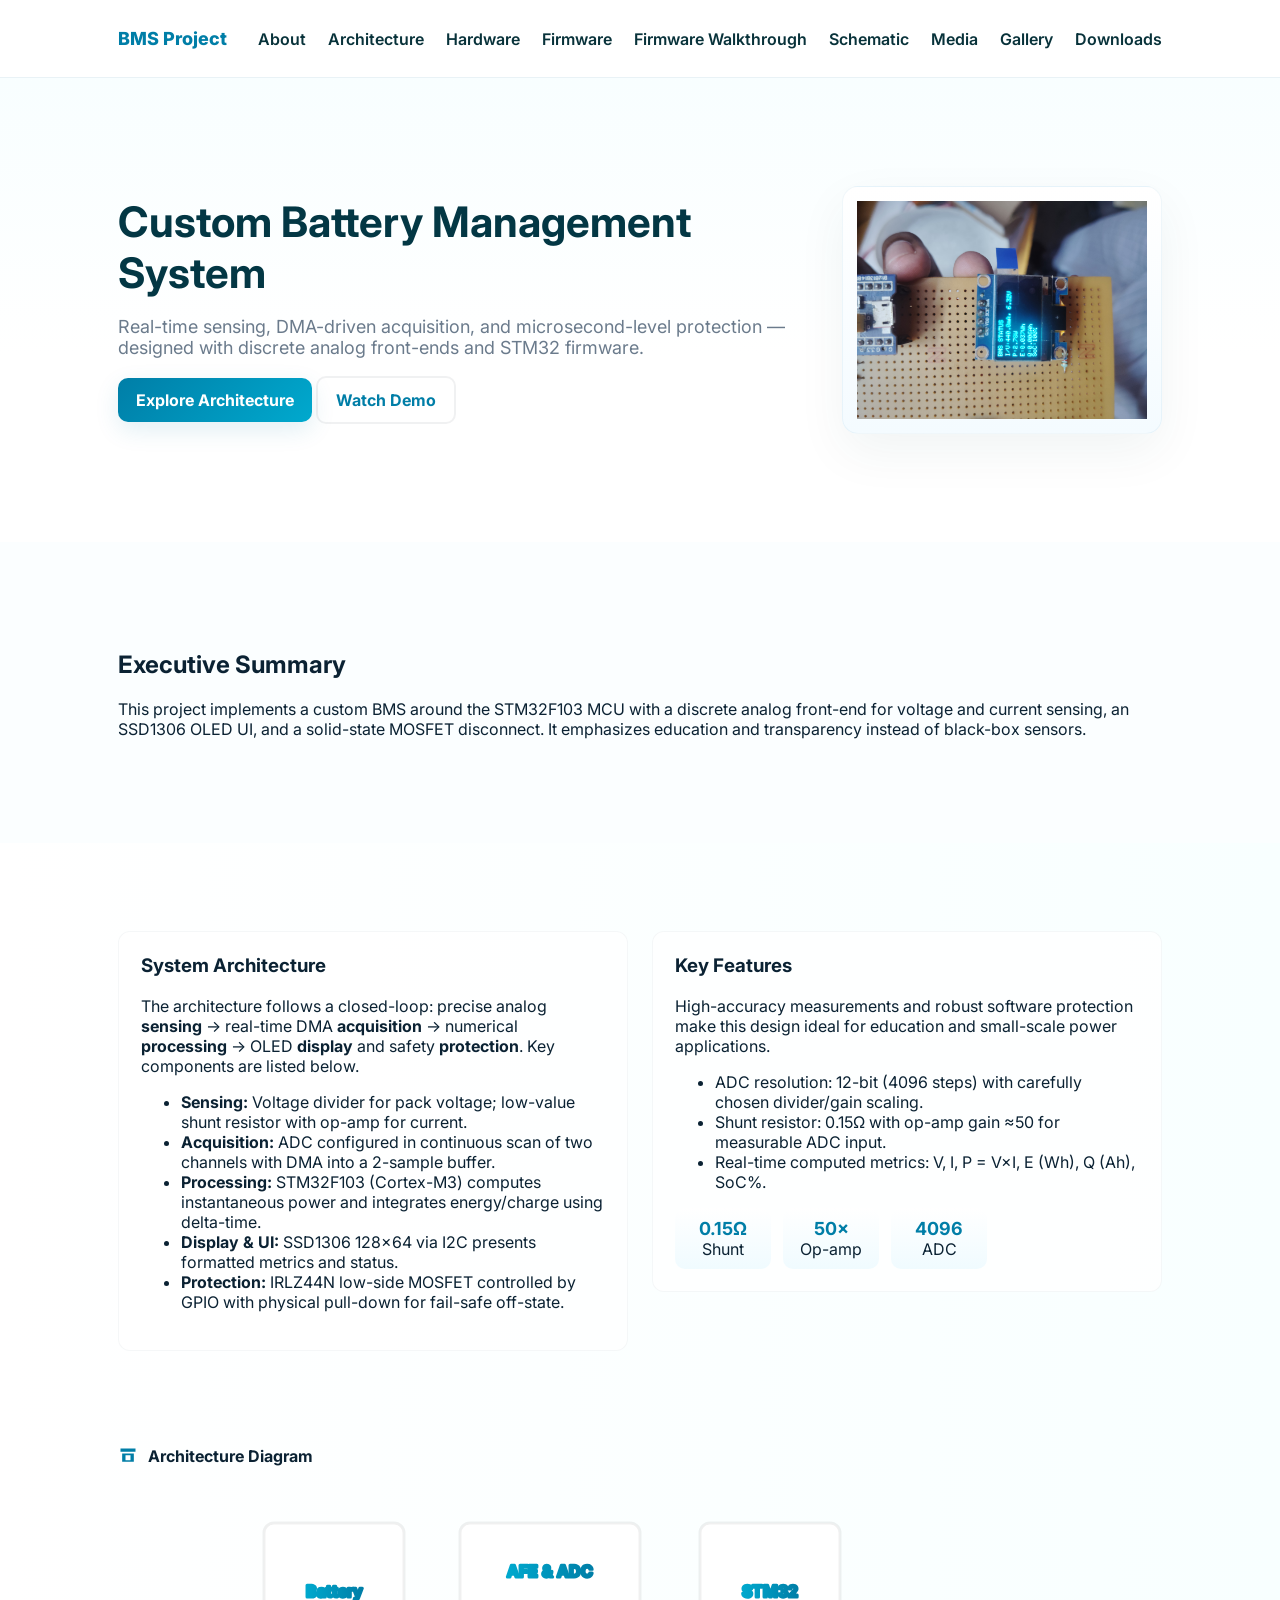
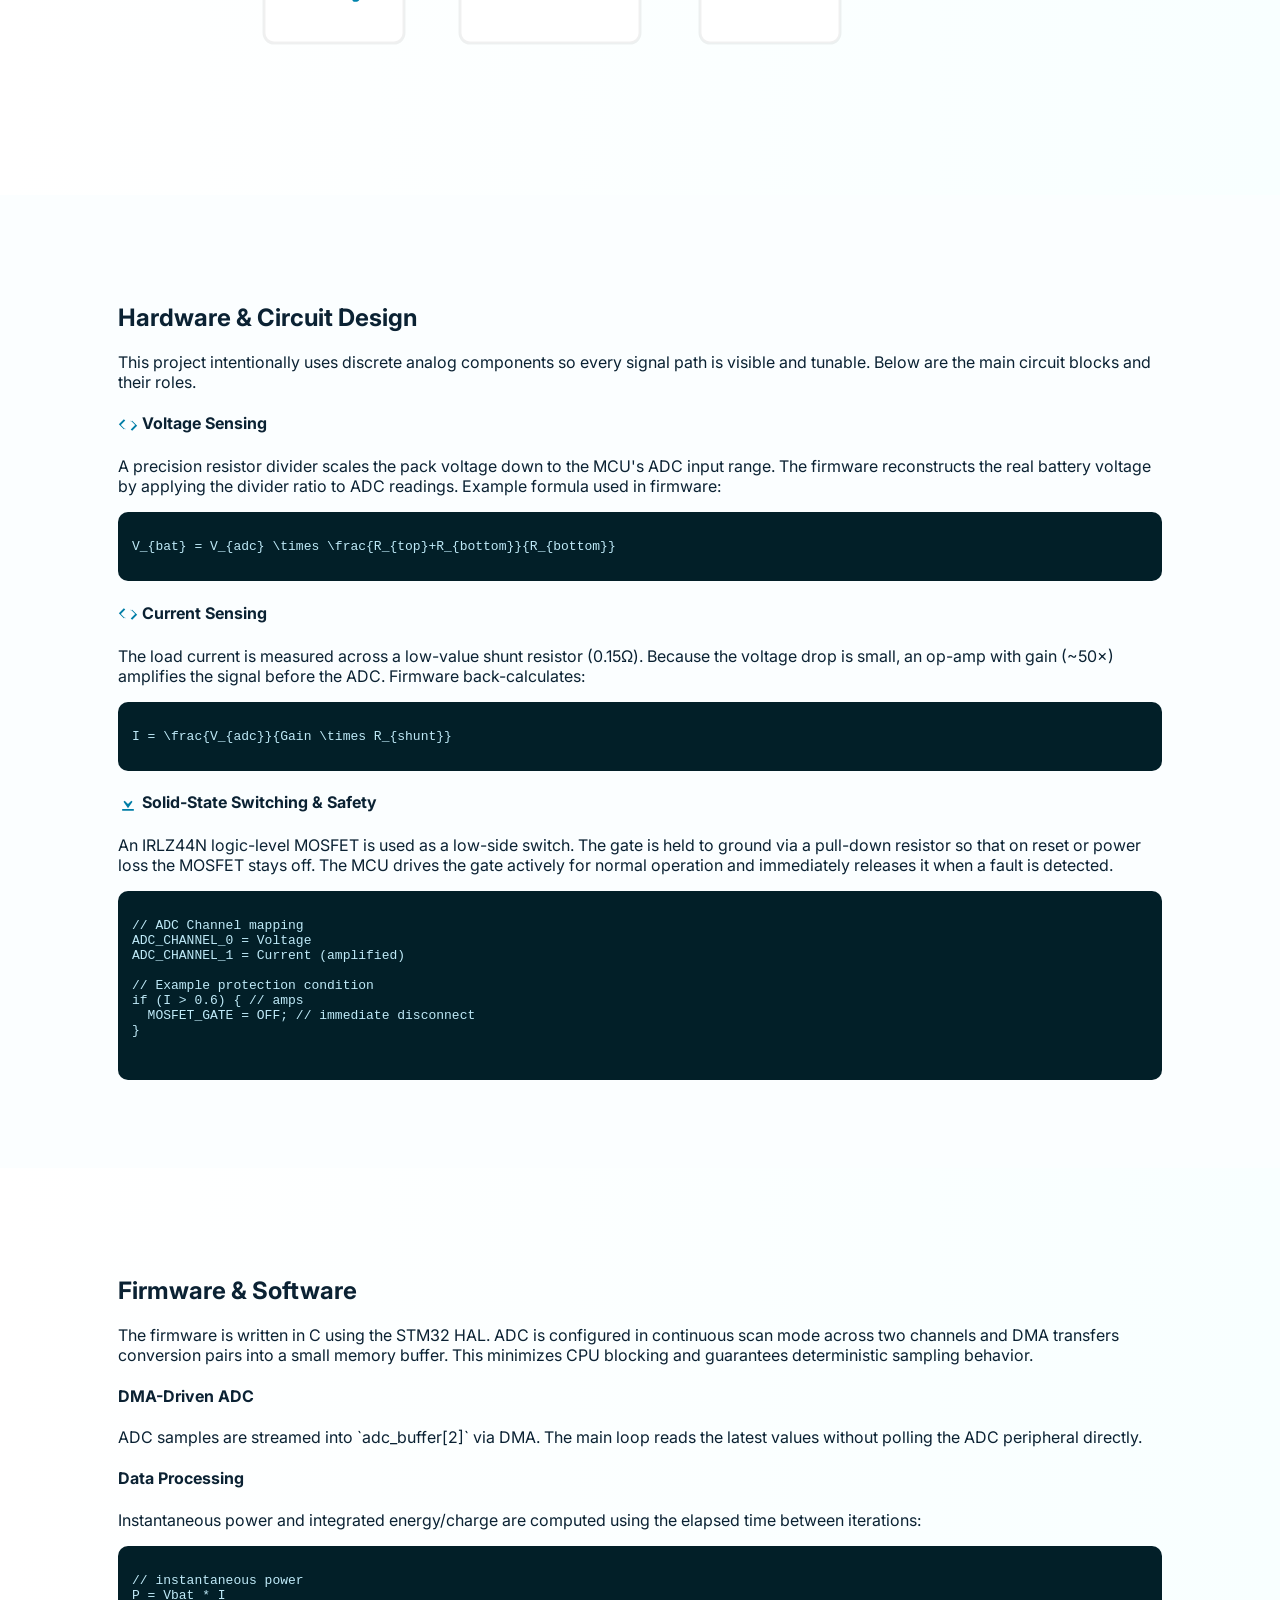
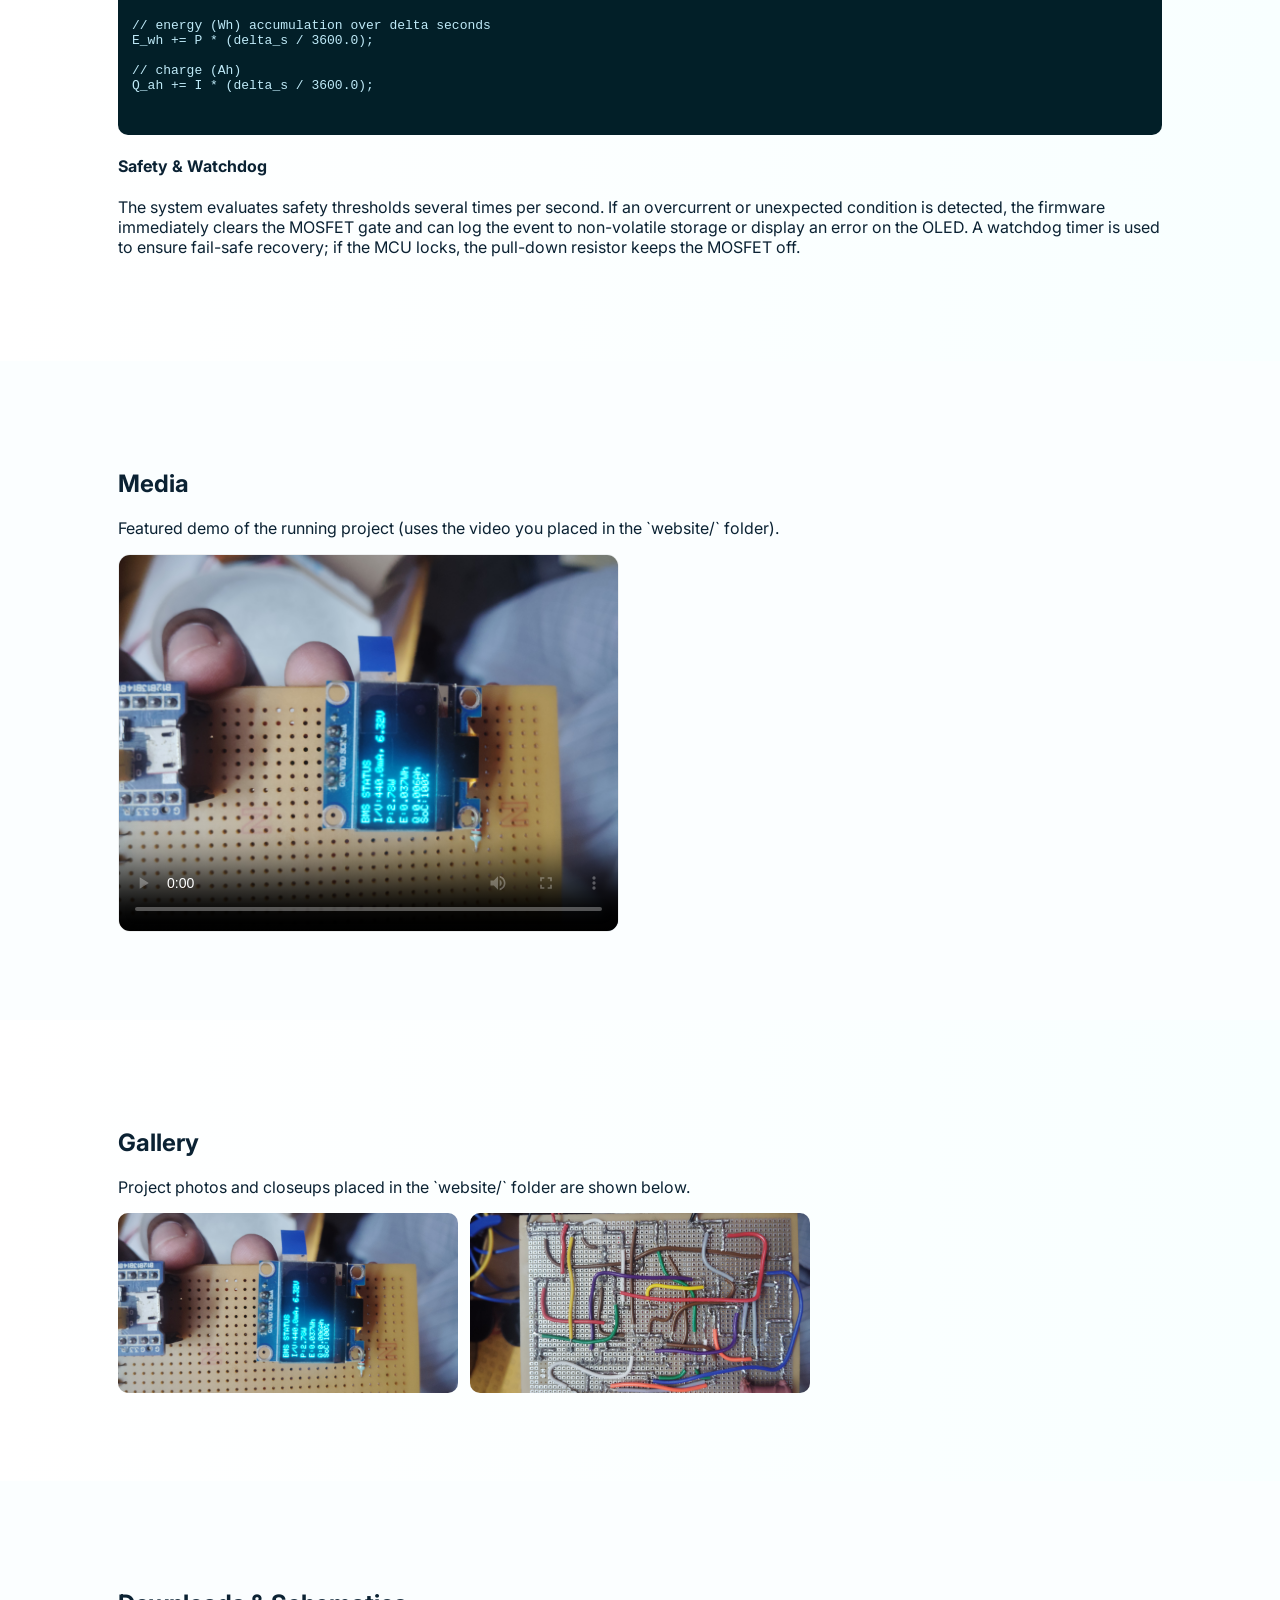
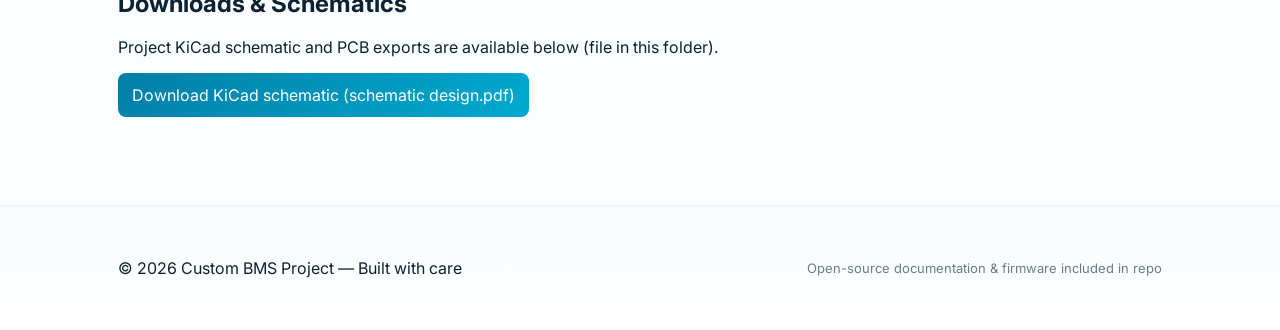
==== docs/index.html @ 51e4f9fe "Move site into docs/ for GitHub Pages" ====
<!doctype html>
<html lang="en">
<head>
  <meta charset="utf-8" />
  <meta name="viewport" content="width=device-width,initial-scale=1" />
  <title>Custom BMS — Project Showcase</title>
  <link rel="preconnect" href="https://fonts.googleapis.com">
  <link rel="preconnect" href="https://fonts.gstatic.com" crossorigin>
  <link href="https://fonts.googleapis.com/css2?family=Inter:wght@300;400;600;800&display=swap" rel="stylesheet">
  <link rel="stylesheet" href="styles.css">
  <link rel="stylesheet" href="https://cdn.jsdelivr.net/npm/katex@0.16.8/dist/katex.min.css">
  <link rel="stylesheet" href="https://cdnjs.cloudflare.com/ajax/libs/prism/1.29.0/themes/prism-tomorrow.min.css">
</head>
<body>
  <header class="site-header">
    <div class="container">
      <a class="brand" href="#">BMS Project</a>
      <!-- Inline SVG sprite for icons -->
      <svg style="display:none;" aria-hidden="true">
        <symbol id="icon-archive" viewBox="0 0 24 24"><path d="M3 3h18v4H3V3zm2 6h14v10H5V9zm4 2v6h6v-6H9z"/></symbol>
        <symbol id="icon-code" viewBox="0 0 24 24"><path d="M8.7 17.3L3.4 12l5.3-5.3L7 5l-6 6 6 6 1.7-0.7zM15.3 6.7L20.6 12l-5.3 5.3L17 19l6-6-6-6-1.7 0.7z"/></symbol>
        <symbol id="icon-download" viewBox="0 0 24 24"><path d="M5 20h14v-2H5v2zm7-18v10l4-4 1.4 1.4L12 17 6.6 9.4 8 8l4 4V2h-0z"/></symbol>
      </svg>
      <nav class="nav">
        <a href="#about">About</a>
        <a href="#architecture">Architecture</a>
        <a href="#hardware">Hardware</a>
        <a href="#firmware">Firmware</a>
        <a href="firmware.html">Firmware Walkthrough</a>
        <a href="schematic.html">Schematic</a>
        <a href="#media">Media</a>
        <a href="#gallery">Gallery</a>
        <a href="#download">Downloads</a>
      </nav>
    </div>
  </header>

  <main>
    <section class="hero">
      <div class="container hero-inner">
        <div class="hero-copy animate-up">
          <h1>Custom Battery Management System</h1>
          <p class="lead">Real-time sensing, DMA-driven acquisition, and microsecond-level protection — designed with discrete analog front-ends and STM32 firmware.</p>
          <div class="hero-cta">
            <a class="btn primary" href="#architecture">Explore Architecture</a>
            <a class="btn ghost" href="#media">Watch Demo</a>
          </div>
        </div>
        <div class="hero-visual animate-scale">
          <div class="device-mock">
            <img src="project%20display%20image.jpg" alt="OLED display showing output" />
          </div>
        </div>
      </div>
    </section>

    <section id="about" class="panel light animate-up">
      <div class="container">
        <h2>Executive Summary</h2>
        <p>This project implements a custom BMS around the STM32F103 MCU with a discrete analog front-end for voltage and current sensing, an SSD1306 OLED UI, and a solid-state MOSFET disconnect. It emphasizes education and transparency instead of black-box sensors.</p>
      </div>
    </section>

    <section id="architecture" class="panel white sea-left">
      <div class="container grid-2">
        <div class="card animate-left">
          <h3>System Architecture</h3>
          <p>The architecture follows a closed-loop: precise analog <strong>sensing</strong> → real-time DMA <strong>acquisition</strong> → numerical <strong>processing</strong> → OLED <strong>display</strong> and safety <strong>protection</strong>. Key components are listed below.</p>
          <ul>
            <li><strong>Sensing:</strong> Voltage divider for pack voltage; low-value shunt resistor with op-amp for current.</li>
            <li><strong>Acquisition:</strong> ADC configured in continuous scan of two channels with DMA into a 2-sample buffer.</li>
            <li><strong>Processing:</strong> STM32F103 (Cortex-M3) computes instantaneous power and integrates energy/charge using delta-time.</li>
            <li><strong>Display &amp; UI:</strong> SSD1306 128×64 via I2C presents formatted metrics and status.</li>
            <li><strong>Protection:</strong> IRLZ44N low-side MOSFET controlled by GPIO with physical pull-down for fail-safe off-state.</li>
          </ul>
        </div>
        <div class="card animate-right">
          <h3>Key Features</h3>
          <p>High-accuracy measurements and robust software protection make this design ideal for education and small-scale power applications.</p>
          <ul>
            <li>ADC resolution: 12-bit (4096 steps) with carefully chosen divider/gain scaling.</li>
            <li>Shunt resistor: 0.15Ω with op-amp gain ≈50 for measurable ADC input.</li>
            <li>Real-time computed metrics: V, I, P = V×I, E (Wh), Q (Ah), SoC%.</li>
          </ul>
          <div class="stats">
            <div class="stat animate-pop"><strong>0.15Ω</strong><span>Shunt</span></div>
            <div class="stat animate-pop"><strong>50×</strong><span>Op-amp</span></div>
            <div class="stat animate-pop"><strong>4096</strong><span>ADC</span></div>
          </div>
        </div>
      </div>
      <div class="container" style="margin-top:18px;">
        <h4 style="display:flex;align-items:center;gap:10px"><svg class="icon" width="28" height="28"><use href="#icon-archive"/></svg>Architecture Diagram</h4>
        <div class="diagram">
          <svg viewBox="0 0 800 220" width="100%" height="220" preserveAspectRatio="xMidYMid meet">
            <defs>
              <linearGradient id="g1" x1="0" x2="1"><stop offset="0" stop-color="#00a9ce"/><stop offset="1" stop-color="#007ea7"/></linearGradient>
            </defs>
            <g stroke="url(#g1)" stroke-width="3" fill="none" stroke-linecap="round" stroke-linejoin="round">
              <rect x="24" y="36" width="140" height="120" rx="10" fill="#fff" stroke="rgba(0,0,0,0.06)"/>
              <text x="94" y="110" text-anchor="middle" fill="#034" font-weight="700">Battery</text>
              <rect x="220" y="36" width="180" height="120" rx="10" fill="#fff" stroke="rgba(0,0,0,0.06)"/>
              <text x="310" y="90" text-anchor="middle" fill="#034" font-weight="700">AFE & ADC</text>
              <rect x="460" y="36" width="140" height="120" rx="10" fill="#fff" stroke="rgba(0,0,0,0.06)"/>
              <text x="530" y="110" text-anchor="middle" fill="#034" font-weight="700">STM32</text>
              <path class="draw-line" d="M164 96 L220 96" />
              <path class="draw-line" d="M400 96 L460 96" />
            </g>
          </svg>
        </div>
      </div>
    </section>

    <section id="hardware" class="panel light animate-up">
      <div class="container">
        <h2>Hardware & Circuit Design</h2>
        <p>This project intentionally uses discrete analog components so every signal path is visible and tunable. Below are the main circuit blocks and their roles.</p>

        <h4><svg class="icon" width="18" height="18"><use href="#icon-code"/></svg> Voltage Sensing</h4>
        <p>A precision resistor divider scales the pack voltage down to the MCU's ADC input range. The firmware reconstructs the real battery voltage by applying the divider ratio to ADC readings. Example formula used in firmware:</p>
        <div class="codecard"><pre><code>V_{bat} = V_{adc} \times \frac{R_{top}+R_{bottom}}{R_{bottom}}</code></pre></div>

        <h4><svg class="icon" width="18" height="18"><use href="#icon-code"/></svg> Current Sensing</h4>
        <p>The load current is measured across a low-value shunt resistor (0.15Ω). Because the voltage drop is small, an op-amp with gain (~50×) amplifies the signal before the ADC. Firmware back-calculates:</p>
        <div class="codecard"><pre><code>I = \frac{V_{adc}}{Gain \times R_{shunt}}</code></pre></div>

        <h4><svg class="icon" width="18" height="18"><use href="#icon-download"/></svg> Solid-State Switching &amp; Safety</h4>
        <p>An IRLZ44N logic-level MOSFET is used as a low-side switch. The gate is held to ground via a pull-down resistor so that on reset or power loss the MOSFET stays off. The MCU drives the gate actively for normal operation and immediately releases it when a fault is detected.</p>

        <div class="codecard">
          <pre><code>// ADC Channel mapping
ADC_CHANNEL_0 = Voltage
ADC_CHANNEL_1 = Current (amplified)

// Example protection condition
if (I > 0.6) { // amps
  MOSFET_GATE = OFF; // immediate disconnect
}
          </code></pre>
        </div>
      </div>
    </section>

    <section id="firmware" class="panel white sea-right animate-up">
      <div class="container">
        <h2>Firmware &amp; Software</h2>
        <p>The firmware is written in C using the STM32 HAL. ADC is configured in continuous scan mode across two channels and DMA transfers conversion pairs into a small memory buffer. This minimizes CPU blocking and guarantees deterministic sampling behavior.</p>

        <h4>DMA-Driven ADC</h4>
        <p>ADC samples are streamed into `adc_buffer[2]` via DMA. The main loop reads the latest values without polling the ADC peripheral directly.</p>

        <h4>Data Processing</h4>
        <p>Instantaneous power and integrated energy/charge are computed using the elapsed time between iterations:</p>
        <div class="codecard"><pre><code>// instantaneous power
P = Vbat * I

// energy (Wh) accumulation over delta seconds
E_wh += P * (delta_s / 3600.0);

// charge (Ah)
Q_ah += I * (delta_s / 3600.0);
        </code></pre></div>

        <h4>Safety & Watchdog</h4>
        <p>The system evaluates safety thresholds several times per second. If an overcurrent or unexpected condition is detected, the firmware immediately clears the MOSFET gate and can log the event to non-volatile storage or display an error on the OLED. A watchdog timer is used to ensure fail-safe recovery; if the MCU locks, the pull-down resistor keeps the MOSFET off.</p>
      </div>
    </section>

    <section id="media" class="panel light">
      <div class="container">
        <h2>Media</h2>
        <p>Featured demo of the running project (uses the video you placed in the `website/` folder).</p>
        <div class="media-grid">
          <video controls class="media-card animate-up" poster="project%20display%20image.jpg">
            <source src="project-thumbnail.mp4" type="video/mp4">
            Your browser does not support the video tag.
          </video>
        </div>
      </div>
    </section>

    <section id="gallery" class="panel white">
      <div class="container">
        <h2>Gallery</h2>
        <p>Project photos and closeups placed in the `website/` folder are shown below.</p>
        <div class="gallery" id="gallery">
          <img data-src="project%20display%20image.jpg" alt="OLED Display Output" class="gallery-item lazy">
          <img data-src="project%20back%20side%20image.jpg" alt="Backside soldering and wiring" class="gallery-item lazy">
        </div>
      </div>
    </section>

    <section id="download" class="panel light animate-up">
      <div class="container">
        <h2>Downloads & Schematics</h2>
        <p>Project KiCad schematic and PCB exports are available below (file in this folder).</p>
        <div class="downloads">
          <a class="doc" href="schematic%20design.pdf" target="_blank">Download KiCad schematic (schematic design.pdf)</a>
        </div>
      </div>
    </section>

    <footer class="site-footer">
      <div class="container">
        <div>© <span id="year"></span> Custom BMS Project — Built with care</div>
        <div class="small">Open-source documentation &amp; firmware included in repo</div>
      </div>
    </footer>

    <div id="lightbox" class="lightbox" aria-hidden="true">
      <button id="lb-close" class="lb-close">×</button>
      <img id="lb-img" src="" alt="" />
    </div>
  </main>

  <script src="script.js"></script>
  <script defer src="https://cdn.jsdelivr.net/npm/katex@0.16.8/dist/katex.min.js"></script>
  <script defer src="https://cdn.jsdelivr.net/npm/katex@0.16.8/dist/contrib/auto-render.min.js"></script>
  <script defer src="https://cdnjs.cloudflare.com/ajax/libs/prism/1.29.0/prism.min.js"></script>
</body>
</html>
---- docs/styles.css ----
:root{
  --sea: #007ea7;
  --sea-2: #00a9ce;
  --muted:#6b7b8c;
  --bg:#ffffff;
  --glass: rgba(255,255,255,0.75);
  --accent: linear-gradient(135deg,var(--sea),var(--sea-2));
  --radius:14px;
  font-family: 'Inter', system-ui, -apple-system, 'Segoe UI', Roboto, 'Helvetica Neue', Arial;
}
*{box-sizing:border-box}
html,body{height:100%;margin:0;background:var(--bg);color:#0b2233}
.container{max-width:1100px;margin:0 auto;padding:28px}
.site-header{position:sticky;top:0;backdrop-filter:blur(6px);background:rgba(255,255,255,0.7);border-bottom:1px solid #e9f2f6;z-index:40}
.site-header .container{display:flex;align-items:center;justify-content:space-between}
.brand{font-weight:800;color:var(--sea);text-decoration:none;font-size:18px}
.nav a{margin-left:18px;color:#08323a;text-decoration:none;font-weight:600}

.hero{padding:80px 0;background:linear-gradient(180deg, #f8feff 0%, #ffffff 60%)}
.hero-inner{display:flex;gap:32px;align-items:center}
.hero-copy{flex:1}
.hero-copy h1{font-size:42px;margin:0 0 12px;color:#033744}
.lead{font-size:18px;color:var(--muted);margin-bottom:18px}
.btn{display:inline-block;padding:12px 18px;border-radius:10px;text-decoration:none;font-weight:700}
.btn.primary{background:var(--accent);color:white;box-shadow:0 8px 24px rgba(0,126,167,0.12)}
.btn.ghost{background:transparent;border:2px solid rgba(1,30,40,0.06);color:var(--sea)}
.hero-visual{width:320px}
.device-mock{background:linear-gradient(180deg, #ffffff, #f4fbff);border-radius:16px;padding:14px;border:1px solid rgba(0,126,167,0.06);box-shadow:0 18px 50px rgba(2,64,76,0.06)}
.device-mock img{width:100%;display:block}

/* SVG icon styling */
.icon{fill:var(--sea);width:20px;height:20px;vertical-align:middle}

/* Animated diagram lines */
.diagram svg{display:block}
.diagram .draw-line{stroke-dasharray:300;stroke-dashoffset:300;animation:draw 1.2s ease forwards 0.4s}
@keyframes draw{to{stroke-dashoffset:0}}

.panel{padding:60px 0}
.panel.white{background:linear-gradient(90deg, #ffffff 0%, #f8ffff 100%)}
.panel.light{background:#fbfeff}
.grid-2{display:grid;grid-template-columns:1fr 1fr;gap:24px;align-items:start}
.card{background:var(--glass);padding:22px;border-radius:12px;border:1px solid rgba(2,64,76,0.04)}
.card h3{margin-top:0}
.stats{display:flex;gap:12px;margin-top:16px}
.stat{background:linear-gradient(180deg,#ffffff,#f0fbff);padding:10px;border-radius:10px;text-align:center;min-width:96px}
.stat strong{display:block;font-size:18px;color:var(--sea)}
.codecard{background:#021f28;color:#bfeaf8;padding:14px;border-radius:10px;margin-top:16px}

.media-grid{display:flex;gap:20px;flex-wrap:wrap}
.media-card{width:48%;border-radius:12px;overflow:hidden;border:1px solid rgba(0,0,0,0.06)}

.gallery{display:grid;grid-template-columns:repeat(3,1fr);gap:12px}
.gallery-item{width:100%;height:180px;object-fit:cover;border-radius:10px;background:#eaf6fa}

.downloads .doc{display:inline-block;padding:12px 14px;border-radius:8px;background:var(--accent);color:white;text-decoration:none}

.site-footer{padding:24px 0;background:linear-gradient(180deg,#f7fcff,#ffffff);border-top:1px solid #e9f2f6}
.site-footer .container{display:flex;justify-content:space-between;align-items:center}
.small{color:var(--muted);font-size:13px}

/* Lightbox */
.lightbox{position:fixed;inset:0;display:none;align-items:center;justify-content:center;background:rgba(2,18,22,0.65);z-index:80}
.lightbox[aria-hidden="false"]{display:flex}
.lightbox img{max-width:90%;max-height:86%;border-radius:8px}
.lb-close{position:absolute;right:28px;top:24px;background:transparent;border:0;color:#fff;font-size:34px}

/* Animations */
.animate-up{opacity:0;transform:translateY(18px);transition:all .7s cubic-bezier(.2,.9,.2,1)}
.animate-left{opacity:0;transform:translateX(-18px);transition:all .7s cubic-bezier(.2,.9,.2,1)}
.animate-right{opacity:0;transform:translateX(18px);transition:all .7s cubic-bezier(.2,.9,.2,1)}
.animate-scale{opacity:0;transform:scale(.98);transition:all .7s cubic-bezier(.2,.9,.2,1)}
.animate-pop{opacity:0;transform:scale(.96);transition:all .6s cubic-bezier(.2,.9,.2,1)}
.in-view{opacity:1;transform:none}

@media (max-width:900px){
  .grid-2{grid-template-columns:1fr}
  .media-card{width:100%}
  .gallery{grid-template-columns:repeat(2,1fr)}
  .hero-inner{flex-direction:column}
}
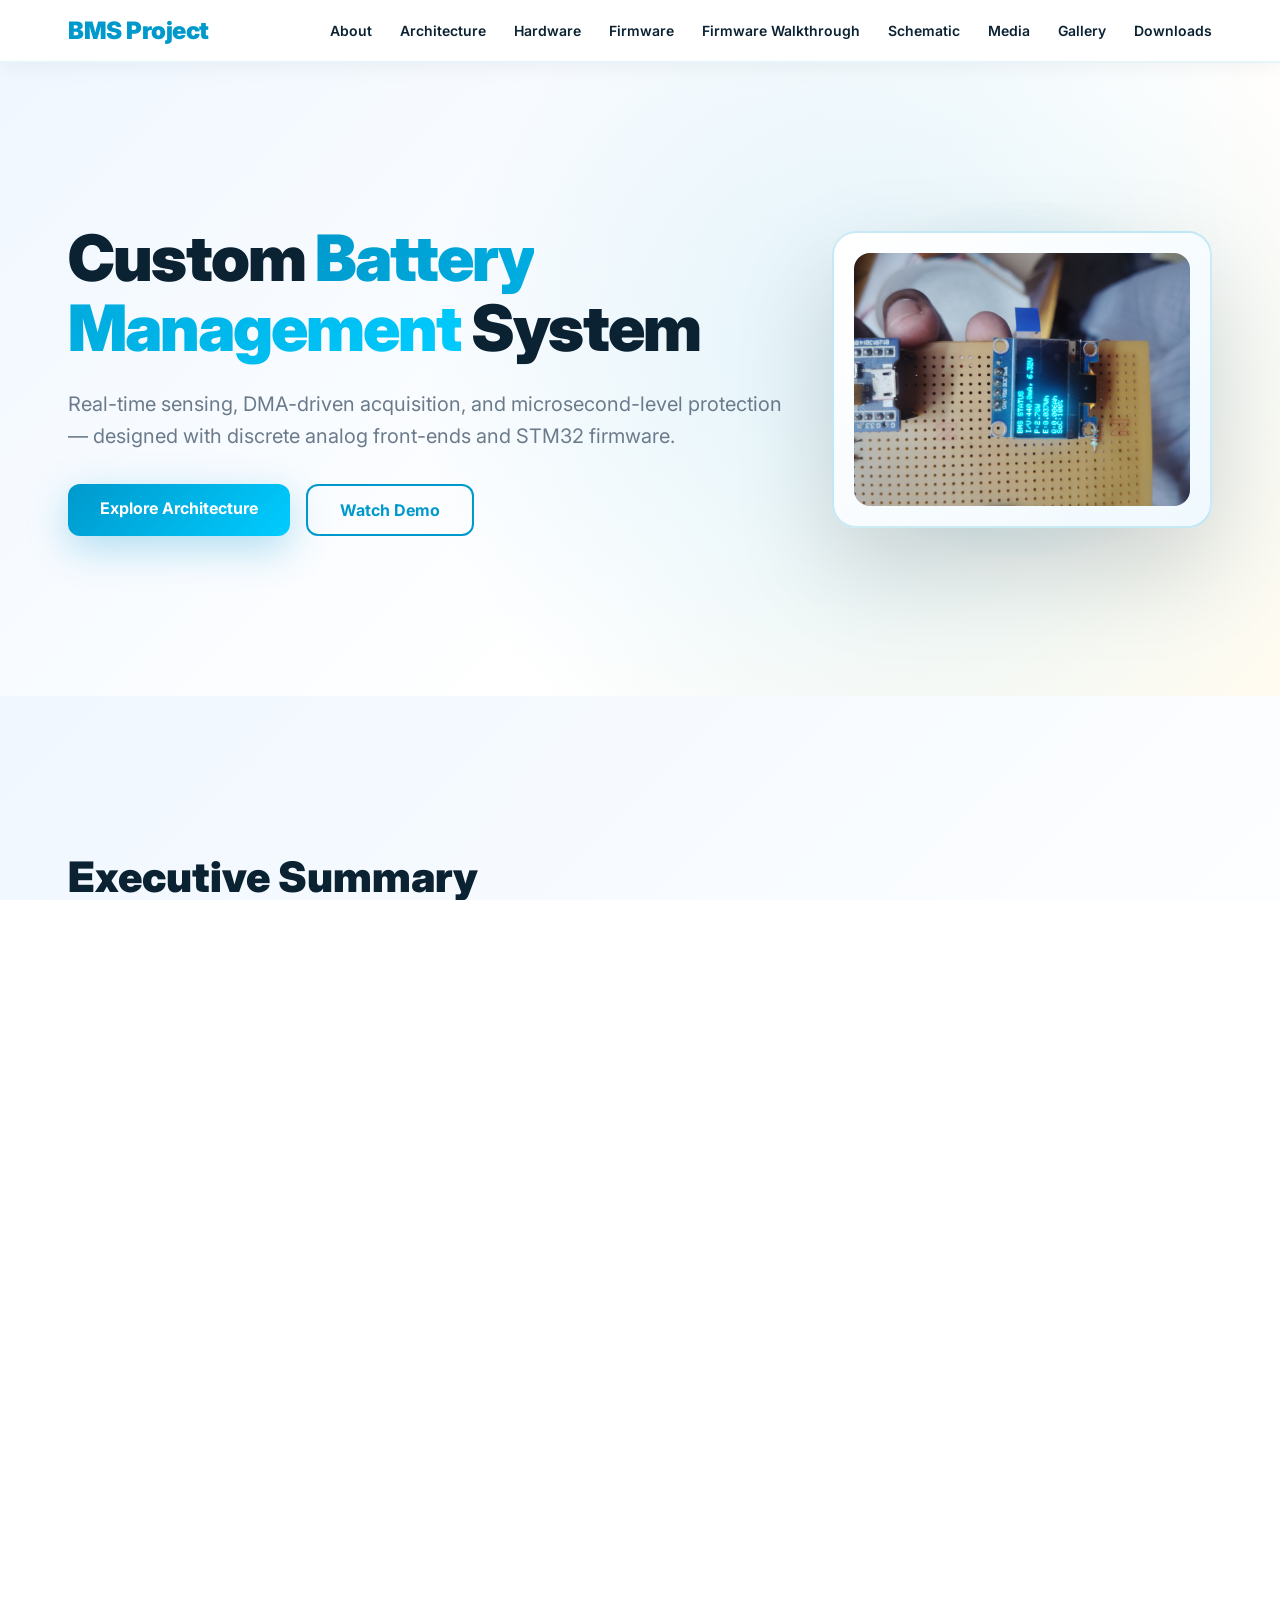
==== commit 4658f3a4: "Updated website" ====
--- a/docs/index.html
+++ b/docs/index.html
@@ -39,7 +39,7 @@
     <section class="hero">
       <div class="container hero-inner">
         <div class="hero-copy animate-up">
-          <h1>Custom Battery Management System</h1>
+          <h1>Custom <span>Battery Management</span> System</h1>
           <p class="lead">Real-time sensing, DMA-driven acquisition, and microsecond-level protection — designed with discrete analog front-ends and STM32 firmware.</p>
           <div class="hero-cta">
             <a class="btn primary" href="#architecture">Explore Architecture</a>
@@ -56,13 +56,15 @@
 
     <section id="about" class="panel light animate-up">
       <div class="container">
-        <h2>Executive Summary</h2>
-        <p>This project implements a custom BMS around the STM32F103 MCU with a discrete analog front-end for voltage and current sensing, an SSD1306 OLED UI, and a solid-state MOSFET disconnect. It emphasizes education and transparency instead of black-box sensors.</p>
+        <h2 style="font-size:42px;margin-bottom:24px;color:var(--dark);font-weight:900">Executive Summary</h2>
+        <p style="font-size:18px;color:var(--muted);line-height:1.8">This project implements a custom BMS around the STM32F103 MCU with a discrete analog front-end for voltage and current sensing, an SSD1306 OLED UI, and a solid-state MOSFET disconnect. It emphasizes education and transparency instead of black-box sensors.</p>
       </div>
     </section>
 
     <section id="architecture" class="panel white sea-left">
-      <div class="container grid-2">
+      <div class="container">
+        <h2 style="font-size:42px;margin-bottom:32px;color:var(--dark);font-weight:900">🏗️ System Architecture</h2>
+        <div class="grid-2">
         <div class="card animate-left">
           <h3>System Architecture</h3>
           <p>The architecture follows a closed-loop: precise analog <strong>sensing</strong> → real-time DMA <strong>acquisition</strong> → numerical <strong>processing</strong> → OLED <strong>display</strong> and safety <strong>protection</strong>. Key components are listed below.</p>
@@ -113,8 +115,8 @@
 
     <section id="hardware" class="panel light animate-up">
       <div class="container">
-        <h2>Hardware & Circuit Design</h2>
-        <p>This project intentionally uses discrete analog components so every signal path is visible and tunable. Below are the main circuit blocks and their roles.</p>
+        <h2 style="font-size:42px;margin-bottom:24px;color:var(--dark);font-weight:900">⚡ Hardware &amp; Circuit Design</h2>
+        <p style="font-size:18px;color:var(--muted);line-height:1.8">This project intentionally uses discrete analog components so every signal path is visible and tunable. Below are the main circuit blocks and their roles.</p>
 
         <h4><svg class="icon" width="18" height="18"><use href="#icon-code"/></svg> Voltage Sensing</h4>
         <p>A precision resistor divider scales the pack voltage down to the MCU's ADC input range. The firmware reconstructs the real battery voltage by applying the divider ratio to ADC readings. Example formula used in firmware:</p>
@@ -143,8 +145,8 @@
 
     <section id="firmware" class="panel white sea-right animate-up">
       <div class="container">
-        <h2>Firmware &amp; Software</h2>
-        <p>The firmware is written in C using the STM32 HAL. ADC is configured in continuous scan mode across two channels and DMA transfers conversion pairs into a small memory buffer. This minimizes CPU blocking and guarantees deterministic sampling behavior.</p>
+        <h2 style="font-size:42px;margin-bottom:24px;color:var(--dark);font-weight:900">💻 Firmware &amp; Software</h2>
+        <p style="font-size:18px;color:var(--muted);line-height:1.8">The firmware is written in C using the STM32 HAL. ADC is configured in continuous scan mode across two channels and DMA transfers conversion pairs into a small memory buffer. This minimizes CPU blocking and guarantees deterministic sampling behavior.</p>
 
         <h4>DMA-Driven ADC</h4>
         <p>ADC samples are streamed into `adc_buffer[2]` via DMA. The main loop reads the latest values without polling the ADC peripheral directly.</p>
@@ -168,8 +170,8 @@
 
     <section id="media" class="panel light">
       <div class="container">
-        <h2>Media</h2>
-        <p>Featured demo of the running project (uses the video you placed in the `website/` folder).</p>
+        <h2 style="font-size:42px;margin-bottom:24px;color:var(--dark);font-weight:900">🎬 Live Demo</h2>
+        <p style="font-size:18px;color:var(--muted);line-height:1.8">Featured demo of the running project. Watch the real-time battery metrics and protection in action.</p>
         <div class="media-grid">
           <video controls class="media-card animate-up" poster="project%20display%20image.jpg">
             <source src="project-thumbnail.mp4" type="video/mp4">
@@ -181,8 +183,8 @@
 
     <section id="gallery" class="panel white">
       <div class="container">
-        <h2>Gallery</h2>
-        <p>Project photos and closeups placed in the `website/` folder are shown below.</p>
+        <h2 style="font-size:42px;margin-bottom:24px;color:var(--dark);font-weight:900">📸 Gallery</h2>
+        <p style="font-size:18px;color:var(--muted);line-height:1.8">Project photos and closeups showing the OLED display output and backside assembly.</p>
         <div class="gallery" id="gallery">
           <img data-src="project%20display%20image.jpg" alt="OLED Display Output" class="gallery-item lazy">
           <img data-src="project%20back%20side%20image.jpg" alt="Backside soldering and wiring" class="gallery-item lazy">
@@ -192,8 +194,8 @@
 
     <section id="download" class="panel light animate-up">
       <div class="container">
-        <h2>Downloads & Schematics</h2>
-        <p>Project KiCad schematic and PCB exports are available below (file in this folder).</p>
+        <h2 style="font-size:42px;margin-bottom:24px;color:var(--dark);font-weight:900">📥 Downloads & Schematics</h2>
+        <p style="font-size:18px;color:var(--muted);line-height:1.8">Access the complete KiCad schematic design and PCB exports for the BMS project.</p>
         <div class="downloads">
           <a class="doc" href="schematic%20design.pdf" target="_blank">Download KiCad schematic (schematic design.pdf)</a>
         </div>
--- a/docs/styles.css
+++ b/docs/styles.css
@@ -1,32 +1,56 @@
 :root{
-  --sea: #007ea7;
-  --sea-2: #00a9ce;
-  --muted:#6b7b8c;
-  --bg:#ffffff;
-  --glass: rgba(255,255,255,0.75);
-  --accent: linear-gradient(135deg,var(--sea),var(--sea-2));
-  --radius:14px;
-  font-family: 'Inter', system-ui, -apple-system, 'Segoe UI', Roboto, 'Helvetica Neue', Arial;
+  --sea: #0099cc;
+  --sea-dark: #006699;
+  --sea-light: #00ccff;
+  --accent-1: #ff6b6b;
+  --accent-2: #4ecdc4;
+  --muted: #6b7b8c;
+  --bg: #ffffff;
+  --bg-alt: #f0f7ff;
+  --glass: rgba(255,255,255,0.8);
+  --dark: #0b2233;
+  --accent: linear-gradient(135deg, #0099cc, #00ccff);
+  --glow: 0 0 30px rgba(0,153,204,0.3);
+  --radius: 16px;
+  font-family: 'Inter', system-ui, -apple-system, 'Segoe UI', Roboto, sans-serif;
 }
 *{box-sizing:border-box}
-html,body{height:100%;margin:0;background:var(--bg);color:#0b2233}
-.container{max-width:1100px;margin:0 auto;padding:28px}
-.site-header{position:sticky;top:0;backdrop-filter:blur(6px);background:rgba(255,255,255,0.7);border-bottom:1px solid #e9f2f6;z-index:40}
-.site-header .container{display:flex;align-items:center;justify-content:space-between}
-.brand{font-weight:800;color:var(--sea);text-decoration:none;font-size:18px}
-.nav a{margin-left:18px;color:#08323a;text-decoration:none;font-weight:600}
+html,body{height:100%;margin:0;background:var(--bg);color:var(--dark);overflow-x:hidden}
+.container{max-width:1200px;margin:0 auto;padding:40px 28px}
+.site-header{position:sticky;top:0;backdrop-filter:blur(12px);background:rgba(255,255,255,0.95);border-bottom:2px solid rgba(0,153,204,0.1);z-index:40;box-shadow:0 4px 20px rgba(0,0,0,0.05)}
+.site-header .container{display:flex;align-items:center;justify-content:space-between;padding:16px 28px}
+.brand{font-weight:900;color:var(--sea);text-decoration:none;font-size:24px;letter-spacing:-0.5px;transition:all 0.3s}
+.brand:hover{transform:scale(1.05);filter:drop-shadow(0 0 20px rgba(0,153,204,0.4))}
+.nav{display:flex;gap:28px;flex-wrap:wrap}
+.nav a{color:var(--dark);text-decoration:none;font-weight:600;font-size:14px;transition:all 0.3s;position:relative;padding:4px 0}
+.nav a::after{content:'';position:absolute;bottom:-4px;left:0;width:0;height:2px;background:var(--sea);transition:width 0.3s}
+.nav a:hover{color:var(--sea)}
+.nav a:hover::after{width:100%}
 
-.hero{padding:80px 0;background:linear-gradient(180deg, #f8feff 0%, #ffffff 60%)}
-.hero-inner{display:flex;gap:32px;align-items:center}
+.hero{padding:120px 0;background:linear-gradient(135deg, #f0f7ff 0%, #ffffff 60%, #fffbf0 100%);position:relative;overflow:hidden;min-height:600px;display:flex;align-items:center}
+.hero::before{content:'';position:absolute;top:0;left:0;right:0;bottom:0;background:radial-gradient(circle at 70% 50%, rgba(0,153,204,0.12) 0%, transparent 50%);pointer-events:none;animation:drift 8s ease-in-out infinite}
+.hero-inner{display:flex;gap:48px;align-items:center;position:relative;z-index:1;width:100%}
 .hero-copy{flex:1}
-.hero-copy h1{font-size:42px;margin:0 0 12px;color:#033744}
-.lead{font-size:18px;color:var(--muted);margin-bottom:18px}
-.btn{display:inline-block;padding:12px 18px;border-radius:10px;text-decoration:none;font-weight:700}
-.btn.primary{background:var(--accent);color:white;box-shadow:0 8px 24px rgba(0,126,167,0.12)}
-.btn.ghost{background:transparent;border:2px solid rgba(1,30,40,0.06);color:var(--sea)}
-.hero-visual{width:320px}
-.device-mock{background:linear-gradient(180deg, #ffffff, #f4fbff);border-radius:16px;padding:14px;border:1px solid rgba(0,126,167,0.06);box-shadow:0 18px 50px rgba(2,64,76,0.06)}
-.device-mock img{width:100%;display:block}
+.hero-copy h1{font-size:64px;margin:0 0 24px;color:var(--dark);line-height:1.1;font-weight:900;letter-spacing:-2px;animation:slideInUp 0.8s cubic-bezier(0.2,0.9,0.2,1)}
+.hero-copy h1 span{background:var(--accent);-webkit-background-clip:text;-webkit-text-fill-color:transparent;background-clip:text}
+.lead{font-size:20px;color:var(--muted);margin-bottom:32px;line-height:1.6;animation:slideInUp 0.8s cubic-bezier(0.2,0.9,0.2,1) 0.1s both}
+.hero-cta{display:flex;gap:16px;flex-wrap:wrap;animation:slideInUp 0.8s cubic-bezier(0.2,0.9,0.2,1) 0.2s both}
+.btn{display:inline-block;padding:14px 32px;border-radius:12px;text-decoration:none;font-weight:700;transition:all 0.3s;cursor:pointer;border:none;font-size:16px}
+.btn.primary{background:var(--accent);color:white;box-shadow:0 12px 40px rgba(0,153,204,0.3);position:relative;overflow:hidden}
+.btn.primary::before{content:'';position:absolute;inset:0;background:linear-gradient(90deg, transparent, rgba(255,255,255,0.3), transparent);transform:translateX(-100%);animation:shine 3s infinite}
+.btn.primary:hover{transform:translateY(-4px);box-shadow:0 18px 55px rgba(0,153,204,0.4)}
+.btn.ghost{background:transparent;border:2px solid var(--sea);color:var(--sea)}
+.btn.ghost:hover{background:var(--sea);color:white;transform:translateY(-4px);box-shadow:0 8px 24px rgba(0,153,204,0.25)}
+.hero-visual{width:380px;position:relative;animation:float 6s ease-in-out infinite}
+.hero-visual::before{content:'';position:absolute;inset:-30px;background:radial-gradient(circle, rgba(0,153,204,0.15) 0%, transparent 70%);border-radius:50%;animation:pulse 3s ease-in-out infinite;filter:blur(2px)}
+.device-mock{background:linear-gradient(135deg, #ffffff, #f0f9ff);border-radius:24px;padding:20px;border:2px solid rgba(0,153,204,0.2);box-shadow:0 40px 100px rgba(0,0,0,0.15);position:relative;z-index:2}
+.device-mock img{width:100%;display:block;border-radius:16px}
+
+@keyframes slideInUp{from{opacity:0;transform:translateY(30px)}to{opacity:1;transform:translateY(0)}}
+@keyframes pulse{0%,100%{transform:scale(1)}50%{transform:scale(1.08)}}
+@keyframes shine{0%{transform:translateX(-100%)}100%{transform:translateX(100%)}}
+@keyframes float{0%,100%{transform:translateY(0px)}50%{transform:translateY(-20px)}}
+@keyframes drift{0%,100%{transform:translate(0,0)}50%{transform:translate(-10px,10px)}}
 
 /* SVG icon styling */
 .icon{fill:var(--sea);width:20px;height:20px;vertical-align:middle}
@@ -36,46 +60,72 @@
 .diagram .draw-line{stroke-dasharray:300;stroke-dashoffset:300;animation:draw 1.2s ease forwards 0.4s}
 @keyframes draw{to{stroke-dashoffset:0}}
 
-.panel{padding:60px 0}
+.panel{padding:80px 0;position:relative}
 .panel.white{background:linear-gradient(90deg, #ffffff 0%, #f8ffff 100%)}
-.panel.light{background:#fbfeff}
-.grid-2{display:grid;grid-template-columns:1fr 1fr;gap:24px;align-items:start}
-.card{background:var(--glass);padding:22px;border-radius:12px;border:1px solid rgba(2,64,76,0.04)}
-.card h3{margin-top:0}
-.stats{display:flex;gap:12px;margin-top:16px}
-.stat{background:linear-gradient(180deg,#ffffff,#f0fbff);padding:10px;border-radius:10px;text-align:center;min-width:96px}
-.stat strong{display:block;font-size:18px;color:var(--sea)}
-.codecard{background:#021f28;color:#bfeaf8;padding:14px;border-radius:10px;margin-top:16px}
+.panel.light{background:linear-gradient(135deg, #f0f7ff 0%, #ffffff 100%)}
+.panel.sea-left::before{content:'';position:absolute;left:-100px;top:50%;width:400px;height:400px;background:radial-gradient(circle, rgba(0,153,204,0.08) 0%, transparent 70%);border-radius:50%;transform:translateY(-50%);pointer-events:none}
+.panel.sea-right::before{content:'';position:absolute;right:-100px;top:50%;width:400px;height:400px;background:radial-gradient(circle, rgba(0,153,204,0.08) 0%, transparent 70%);border-radius:50%;transform:translateY(-50%);pointer-events:none}
+.grid-2{display:grid;grid-template-columns:1fr 1fr;gap:32px;align-items:start;position:relative;z-index:1}
+.card{background:var(--glass);padding:32px;border-radius:16px;border:2px solid rgba(0,153,204,0.1);box-shadow:0 20px 60px rgba(0,0,0,0.08);transition:all 0.3s;position:relative;overflow:hidden}
+.card::before{content:'';position:absolute;inset:0;background:linear-gradient(135deg, transparent 0%, rgba(0,153,204,0.05) 100%);opacity:0;transition:opacity 0.3s}
+.card:hover{transform:translateY(-12px);box-shadow:0 30px 80px rgba(0,153,204,0.2);border-color:rgba(0,153,204,0.3)}
+.card:hover::before{opacity:1}
+.card h3{margin:0 0 12px;font-size:24px;color:var(--dark);font-weight:800;letter-spacing:-0.5px}
+.card p{color:var(--muted);line-height:1.7;margin:0 0 16px}
+.card ul{margin:0;padding-left:20px;color:var(--muted);line-height:1.8}
+.card ul li{margin-bottom:8px}
+.stats{display:flex;gap:16px;margin-top:24px;flex-wrap:wrap}
+.stat{background:linear-gradient(135deg, rgba(0,153,204,0.1), rgba(0,204,255,0.05));padding:16px;border-radius:12px;text-align:center;min-width:100px;border:1px solid rgba(0,153,204,0.2);transition:all 0.3s}
+.stat:hover{transform:scale(1.08);box-shadow:0 12px 30px rgba(0,153,204,0.2)}
+.stat strong{display:block;font-size:22px;color:var(--sea);font-weight:900;margin-bottom:4px}
+.stat span{font-size:12px;color:var(--muted);font-weight:600}
+.codecard{background:linear-gradient(135deg, #0d1f2d, #1a3a4a);color:#00d4ff;padding:20px;border-radius:12px;margin-top:20px;border:1px solid rgba(0,153,204,0.2);font-family:'Courier New', monospace;font-size:14px;overflow-x:auto;box-shadow:0 10px 30px rgba(0,0,0,0.2);position:relative}
+.codecard::before{content:'';position:absolute;top:0;left:0;right:0;height:2px;background:linear-gradient(90deg, transparent, rgba(0,204,255,0.5), transparent)}
+code{color:#00d4ff;white-space:pre-wrap}
 
-.media-grid{display:flex;gap:20px;flex-wrap:wrap}
-.media-card{width:48%;border-radius:12px;overflow:hidden;border:1px solid rgba(0,0,0,0.06)}
+.media-grid{display:flex;gap:24px;flex-wrap:wrap}
+.media-card{width:48%;border-radius:16px;overflow:hidden;border:2px solid rgba(0,153,204,0.1);box-shadow:0 20px 60px rgba(0,0,0,0.08);transition:all 0.3s;cursor:pointer}
+.media-card:hover{transform:scale(1.03);box-shadow:0 30px 80px rgba(0,153,204,0.2);border-color:rgba(0,153,204,0.3)}
 
-.gallery{display:grid;grid-template-columns:repeat(3,1fr);gap:12px}
-.gallery-item{width:100%;height:180px;object-fit:cover;border-radius:10px;background:#eaf6fa}
+.gallery{display:grid;grid-template-columns:repeat(2,1fr);gap:20px}
+.gallery-item{width:100%;height:200px;object-fit:cover;border-radius:16px;background:#e8f4ff;cursor:pointer;transition:all 0.3s;border:2px solid rgba(0,153,204,0.1);box-shadow:0 15px 40px rgba(0,0,0,0.08)}
+.gallery-item:hover{transform:scale(1.05);box-shadow:0 25px 60px rgba(0,153,204,0.2);border-color:rgba(0,153,204,0.3)}
 
-.downloads .doc{display:inline-block;padding:12px 14px;border-radius:8px;background:var(--accent);color:white;text-decoration:none}
+.downloads{margin-top:24px}
+.downloads .doc{display:inline-block;padding:14px 32px;border-radius:12px;background:var(--accent);color:white;text-decoration:none;font-weight:700;transition:all 0.3s;box-shadow:0 12px 35px rgba(0,153,204,0.3);position:relative;overflow:hidden}
+.downloads .doc::before{content:'';position:absolute;inset:0;background:linear-gradient(90deg, transparent, rgba(255,255,255,0.2), transparent);transform:translateX(-100%);animation:shine 3s infinite}
+.downloads .doc:hover{transform:translateY(-3px);box-shadow:0 18px 50px rgba(0,153,204,0.4)}
 
-.site-footer{padding:24px 0;background:linear-gradient(180deg,#f7fcff,#ffffff);border-top:1px solid #e9f2f6}
-.site-footer .container{display:flex;justify-content:space-between;align-items:center}
-.small{color:var(--muted);font-size:13px}
+.site-footer{padding:48px 0;background:linear-gradient(135deg, #f0f7ff 0%, #ffffff 100%);border-top:2px solid rgba(0,153,204,0.1)}
+.site-footer .container{display:flex;justify-content:space-between;align-items:center;flex-wrap:wrap;gap:24px}
+.site-footer div{font-weight:600;color:var(--muted)}
+.small{color:var(--muted);font-size:14px}
 
 /* Lightbox */
-.lightbox{position:fixed;inset:0;display:none;align-items:center;justify-content:center;background:rgba(2,18,22,0.65);z-index:80}
-.lightbox[aria-hidden="false"]{display:flex}
-.lightbox img{max-width:90%;max-height:86%;border-radius:8px}
-.lb-close{position:absolute;right:28px;top:24px;background:transparent;border:0;color:#fff;font-size:34px}
+.lightbox{position:fixed;inset:0;display:none;align-items:center;justify-content:center;background:rgba(0,0,0,0.8);z-index:100;backdrop-filter:blur(4px)}
+.lightbox[aria-hidden="false"]{display:flex;animation:fadeIn 0.3s}
+.lightbox img{max-width:90%;max-height:90%;border-radius:16px;box-shadow:0 40px 120px rgba(0,0,0,0.4);animation:zoomIn 0.3s cubic-bezier(0.34,1.56,0.64,1)}
+.lb-close{position:absolute;right:32px;top:32px;background:rgba(255,255,255,0.15);border:2px solid white;color:white;font-size:32px;width:48px;height:48px;border-radius:50%;cursor:pointer;transition:all 0.3s;display:flex;align-items:center;justify-content:center}
+.lb-close:hover{background:rgba(255,255,255,0.3);transform:scale(1.1)}
+
+@keyframes fadeIn{from{opacity:0}to{opacity:1}}
+@keyframes zoomIn{from{opacity:0;transform:scale(0.8)}to{opacity:1;transform:scale(1)}}
 
 /* Animations */
-.animate-up{opacity:0;transform:translateY(18px);transition:all .7s cubic-bezier(.2,.9,.2,1)}
-.animate-left{opacity:0;transform:translateX(-18px);transition:all .7s cubic-bezier(.2,.9,.2,1)}
-.animate-right{opacity:0;transform:translateX(18px);transition:all .7s cubic-bezier(.2,.9,.2,1)}
-.animate-scale{opacity:0;transform:scale(.98);transition:all .7s cubic-bezier(.2,.9,.2,1)}
-.animate-pop{opacity:0;transform:scale(.96);transition:all .6s cubic-bezier(.2,.9,.2,1)}
-.in-view{opacity:1;transform:none}
+.animate-up{opacity:0;transform:translateY(40px);transition:all 0.7s cubic-bezier(0.2,0.9,0.2,1)}
+.animate-left{opacity:0;transform:translateX(-40px);transition:all 0.7s cubic-bezier(0.2,0.9,0.2,1)}
+.animate-right{opacity:0;transform:translateX(40px);transition:all 0.7s cubic-bezier(0.2,0.9,0.2,1)}
+.animate-scale{opacity:0;transform:scale(0.95);transition:all 0.7s cubic-bezier(0.2,0.9,0.2,1)}
+.animate-pop{opacity:0;transform:scale(0.9);transition:all 0.6s cubic-bezier(0.34,1.56,0.64,1)}
+.in-view{opacity:1;transform:none!important}
 
 @media (max-width:900px){
   .grid-2{grid-template-columns:1fr}
   .media-card{width:100%}
-  .gallery{grid-template-columns:repeat(2,1fr)}
-  .hero-inner{flex-direction:column}
+  .gallery{grid-template-columns:1fr}
+  .hero-inner{flex-direction:column;gap:32px}
+  .hero-copy h1{font-size:48px}
+  .hero-visual{width:100%;max-width:350px}
+  .nav{gap:16px;font-size:13px}
+  .hero-visual::before{inset:-50px}
 }
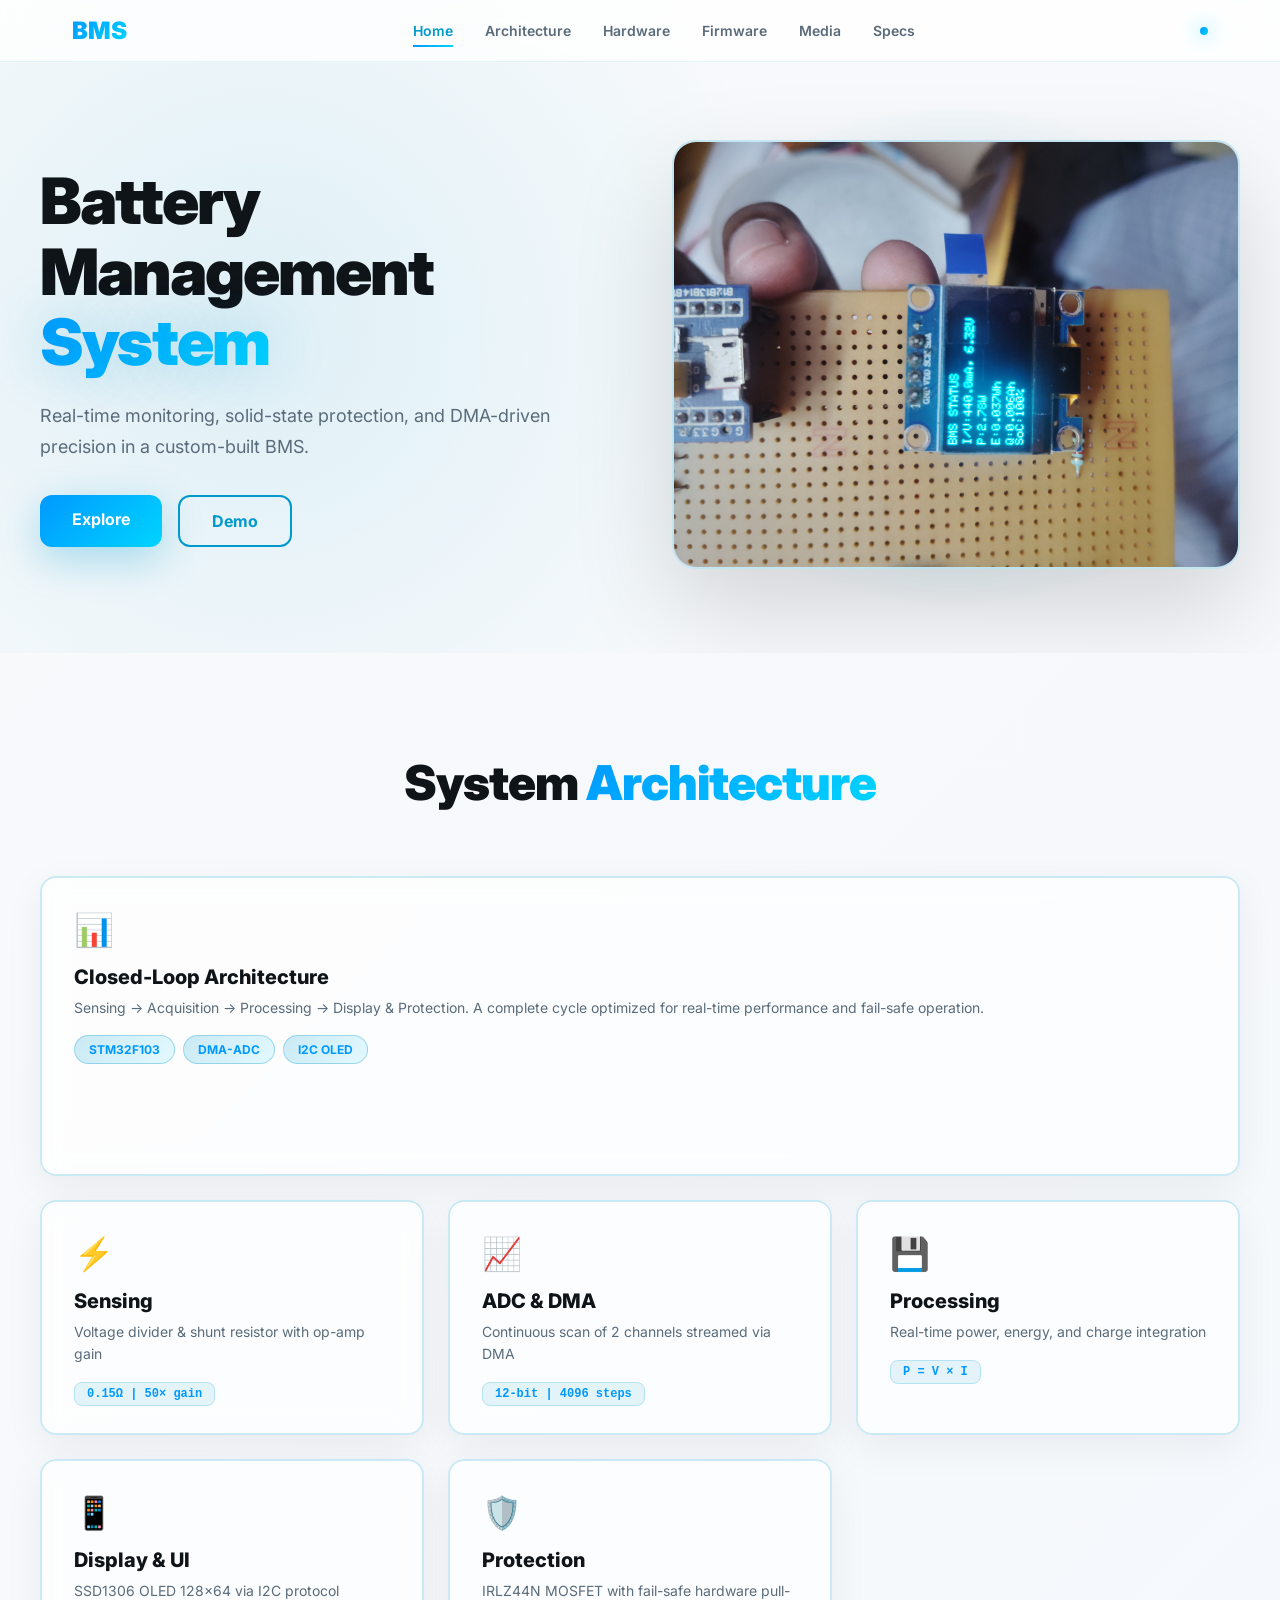
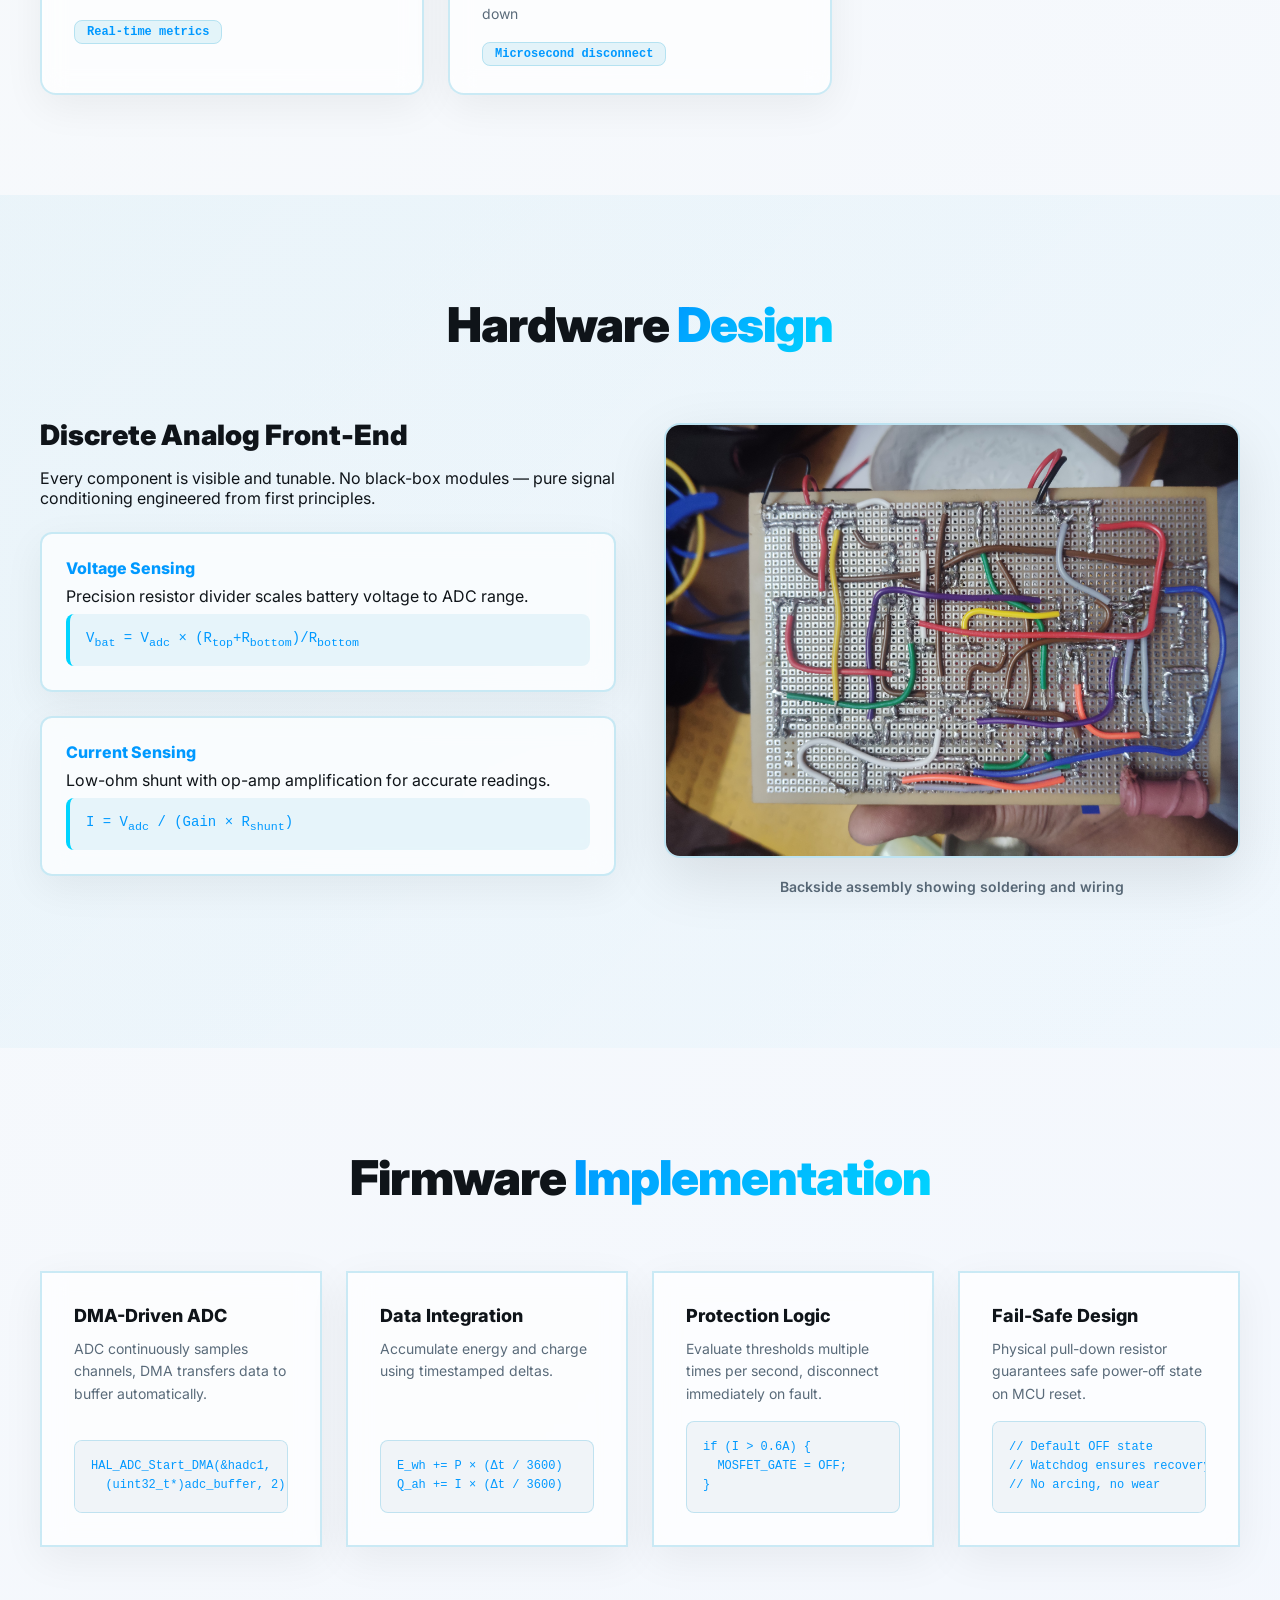
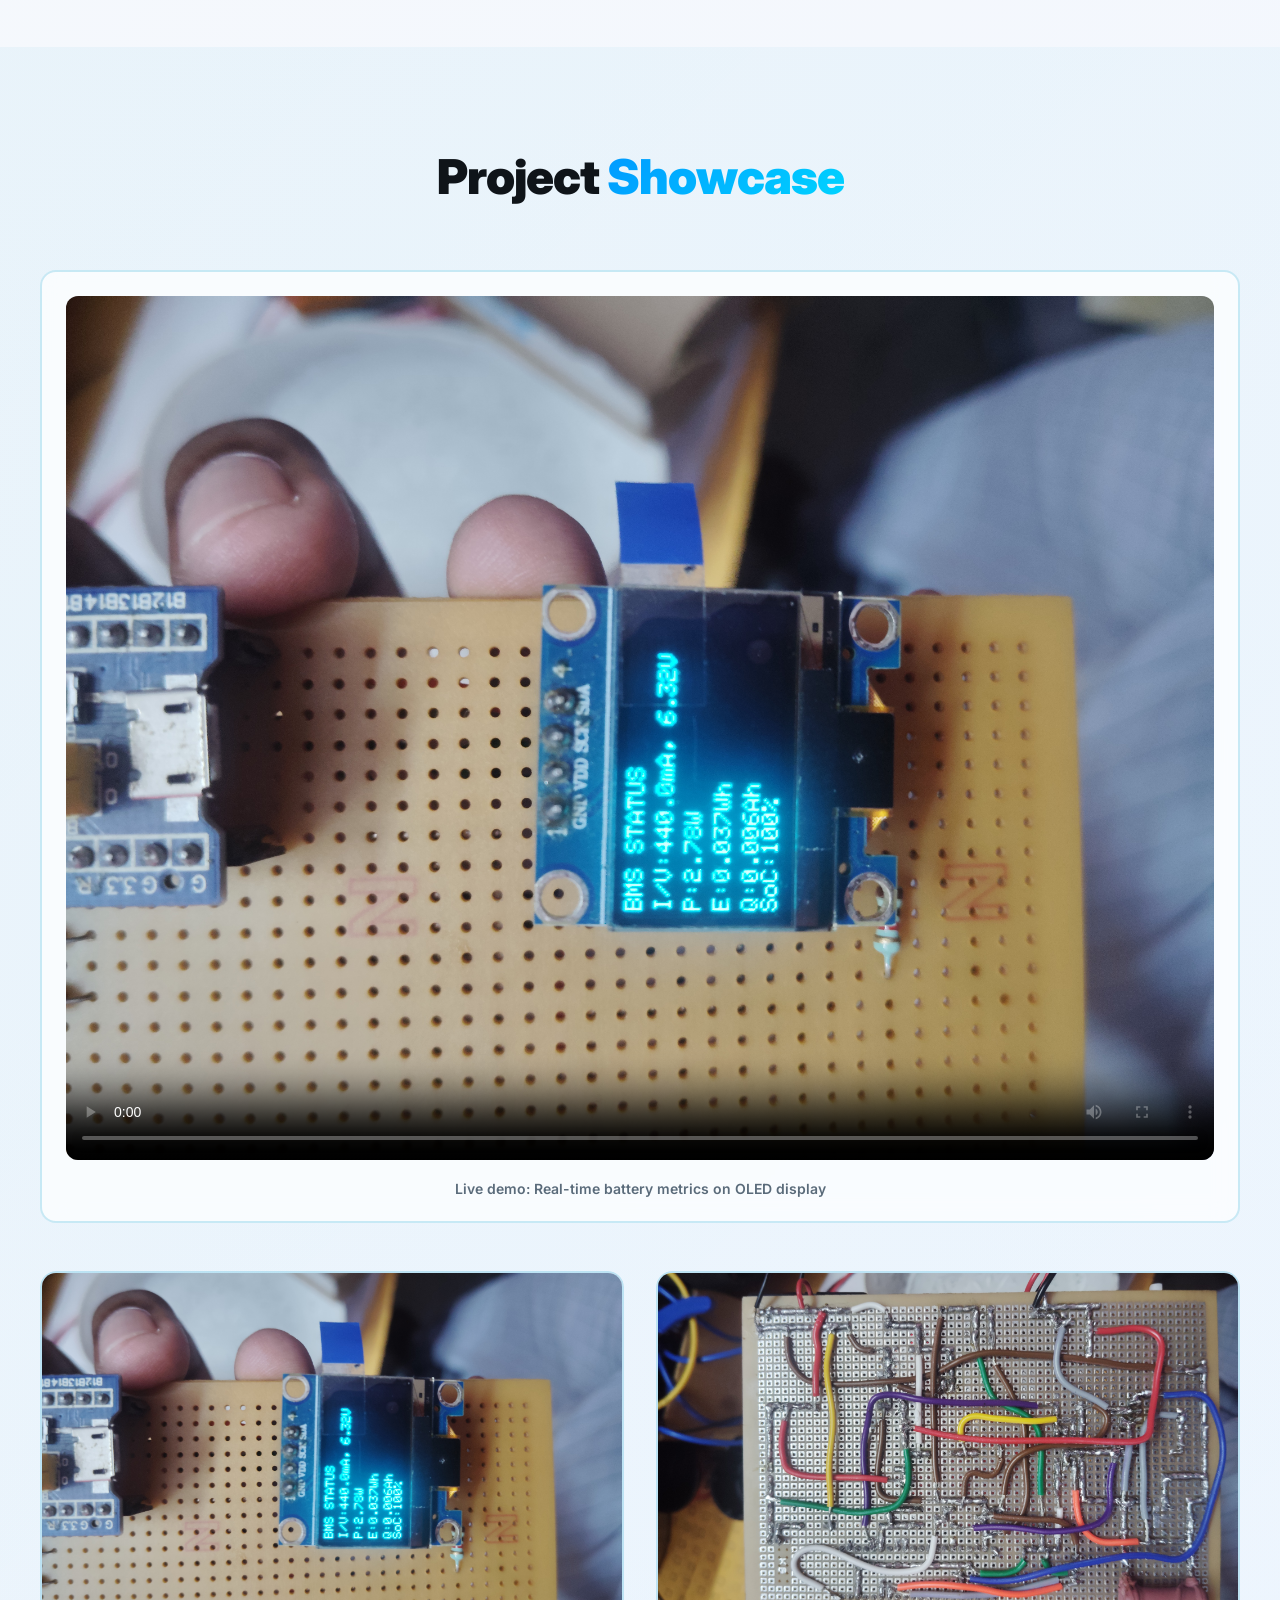
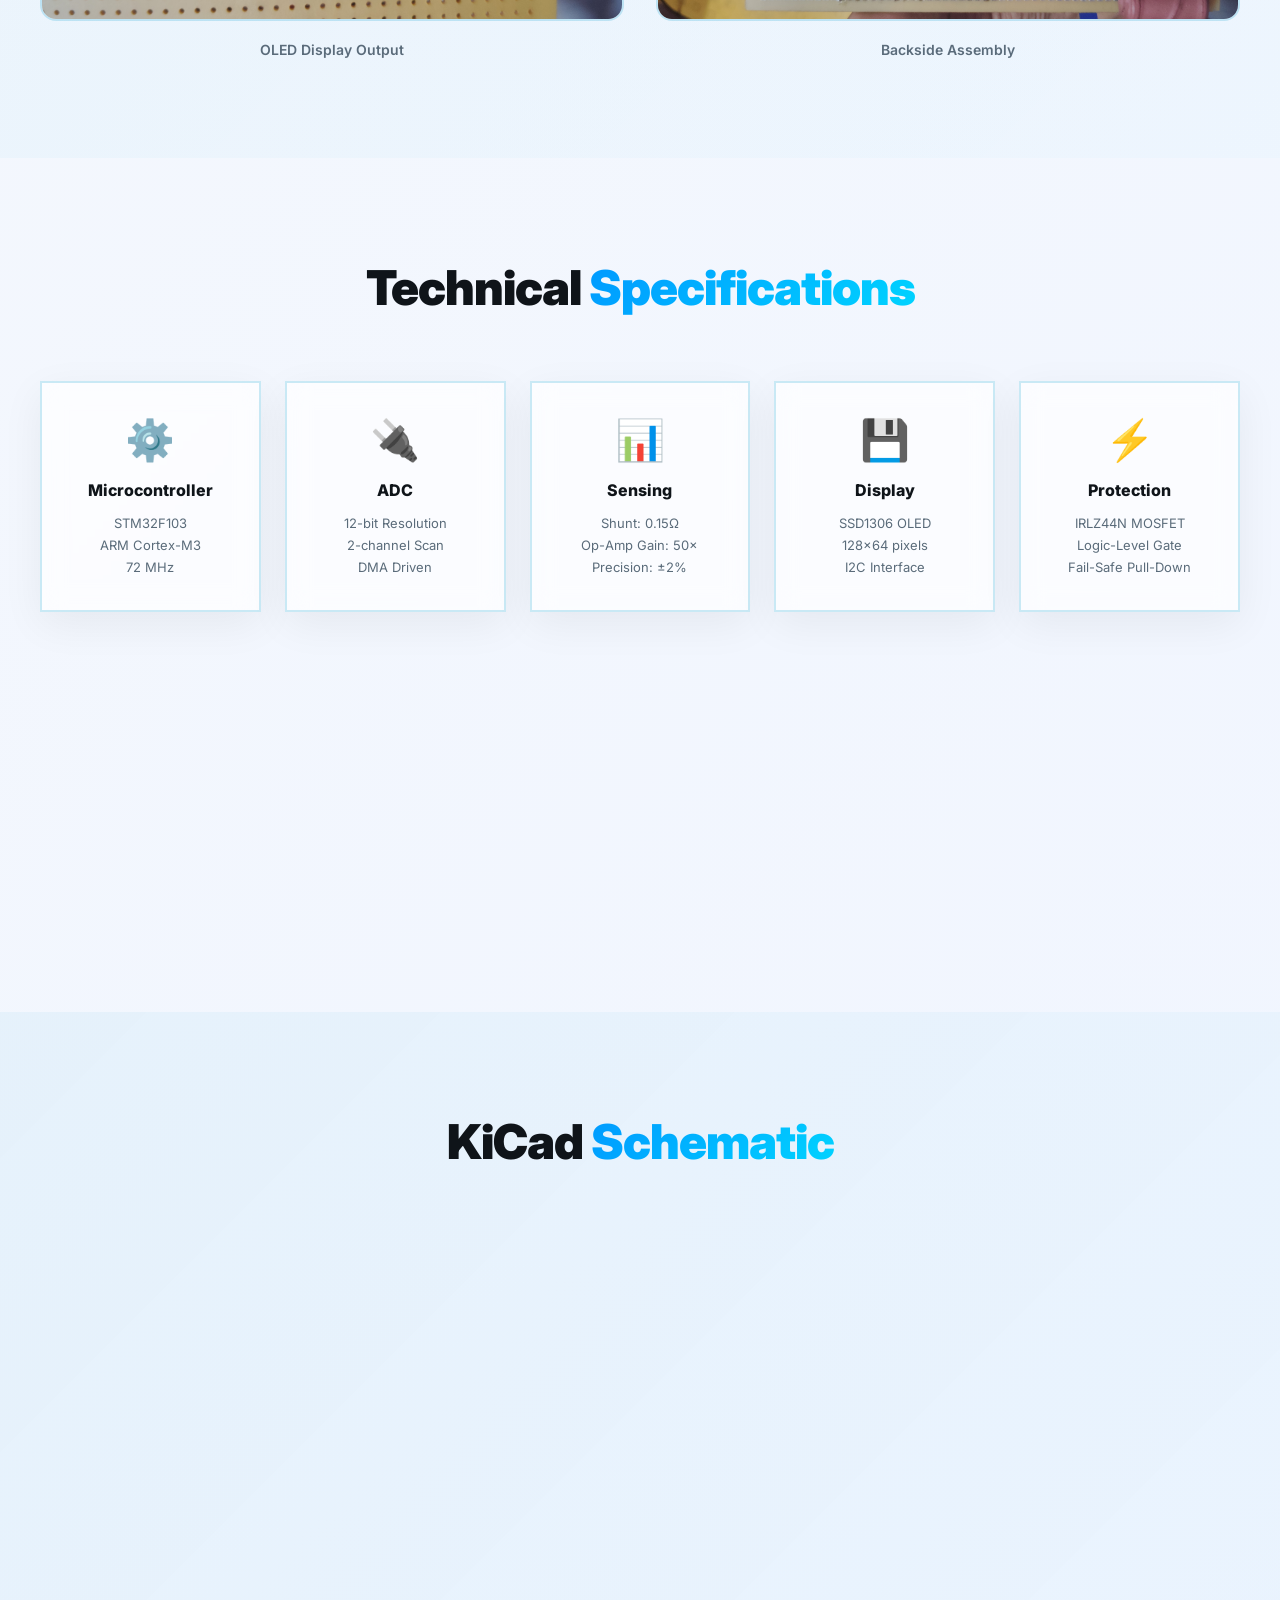
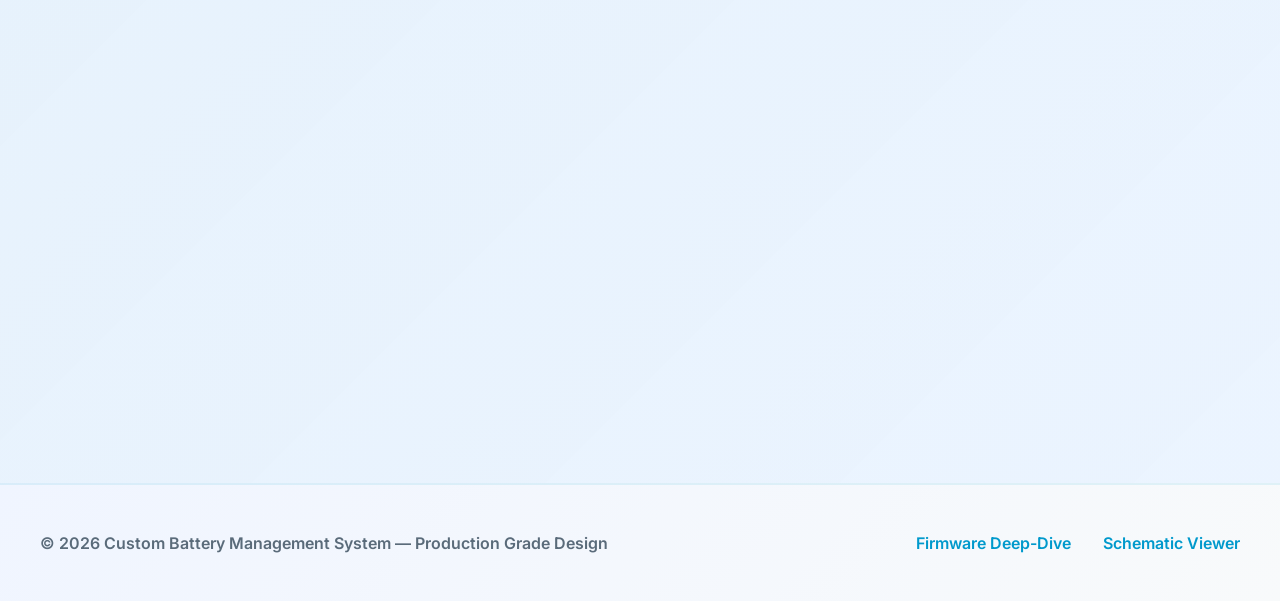
==== commit 608fc621: "🚀 Production website with bento grid" ====
--- a/docs/index.html
+++ b/docs/index.html
@@ -3,221 +3,273 @@
 <head>
   <meta charset="utf-8" />
   <meta name="viewport" content="width=device-width,initial-scale=1" />
-  <title>Custom BMS — Project Showcase</title>
+  <title>Battery Management System — Production Grade</title>
   <link rel="preconnect" href="https://fonts.googleapis.com">
   <link rel="preconnect" href="https://fonts.gstatic.com" crossorigin>
-  <link href="https://fonts.googleapis.com/css2?family=Inter:wght@300;400;600;800&display=swap" rel="stylesheet">
-  <link rel="stylesheet" href="styles.css">
+  <link href="https://fonts.googleapis.com/css2?family=Inter:wght@300;400;500;600;700;800;900&display=swap" rel="stylesheet">
   <link rel="stylesheet" href="https://cdn.jsdelivr.net/npm/katex@0.16.8/dist/katex.min.css">
-  <link rel="stylesheet" href="https://cdnjs.cloudflare.com/ajax/libs/prism/1.29.0/themes/prism-tomorrow.min.css">
+  <link rel="stylesheet" href="https://cdnjs.cloudflare.com/ajax/libs/highlight.js/11.8.0/styles/atom-one-light.min.css">
+  <link rel="stylesheet" href="production.css">
 </head>
 <body>
-  <header class="site-header">
-    <div class="container">
-      <a class="brand" href="#">BMS Project</a>
-      <!-- Inline SVG sprite for icons -->
-      <svg style="display:none;" aria-hidden="true">
-        <symbol id="icon-archive" viewBox="0 0 24 24"><path d="M3 3h18v4H3V3zm2 6h14v10H5V9zm4 2v6h6v-6H9z"/></symbol>
-        <symbol id="icon-code" viewBox="0 0 24 24"><path d="M8.7 17.3L3.4 12l5.3-5.3L7 5l-6 6 6 6 1.7-0.7zM15.3 6.7L20.6 12l-5.3 5.3L17 19l6-6-6-6-1.7 0.7z"/></symbol>
-        <symbol id="icon-download" viewBox="0 0 24 24"><path d="M5 20h14v-2H5v2zm7-18v10l4-4 1.4 1.4L12 17 6.6 9.4 8 8l4 4V2h-0z"/></symbol>
-      </svg>
-      <nav class="nav">
-        <a href="#about">About</a>
+  <!-- Sticky Navigation -->
+  <header class="nav-header">
+    <nav class="nav-container">
+      <a class="logo" href="#top">BMS</a>
+      <div class="nav-links">
+        <a href="#hero">Home</a>
         <a href="#architecture">Architecture</a>
         <a href="#hardware">Hardware</a>
         <a href="#firmware">Firmware</a>
-        <a href="firmware.html">Firmware Walkthrough</a>
-        <a href="schematic.html">Schematic</a>
-        <a href="#media">Media</a>
-        <a href="#gallery">Gallery</a>
-        <a href="#download">Downloads</a>
-      </nav>
-    </div>
+        <a href="#gallery">Media</a>
+        <a href="#specs">Specs</a>
+      </div>
+      <div class="nav-dot"></div>
+    </nav>
   </header>
 
   <main>
-    <section class="hero">
-      <div class="container hero-inner">
-        <div class="hero-copy animate-up">
-          <h1>Custom <span>Battery Management</span> System</h1>
-          <p class="lead">Real-time sensing, DMA-driven acquisition, and microsecond-level protection — designed with discrete analog front-ends and STM32 firmware.</p>
+    <!-- Hero Section -->
+    <section id="hero" class="hero">
+      <div class="hero-content">
+        <div class="hero-text">
+          <h1 class="hero-title">Battery Management <span class="neon-text">System</span></h1>
+          <p class="hero-desc">Real-time monitoring, solid-state protection, and DMA-driven precision in a custom-built BMS.</p>
           <div class="hero-cta">
-            <a class="btn primary" href="#architecture">Explore Architecture</a>
-            <a class="btn ghost" href="#media">Watch Demo</a>
-          </div>
-        </div>
-        <div class="hero-visual animate-scale">
-          <div class="device-mock">
-            <img src="project%20display%20image.jpg" alt="OLED display showing output" />
-          </div>
-        </div>
-      </div>
-    </section>
-
-    <section id="about" class="panel light animate-up">
-      <div class="container">
-        <h2 style="font-size:42px;margin-bottom:24px;color:var(--dark);font-weight:900">Executive Summary</h2>
-        <p style="font-size:18px;color:var(--muted);line-height:1.8">This project implements a custom BMS around the STM32F103 MCU with a discrete analog front-end for voltage and current sensing, an SSD1306 OLED UI, and a solid-state MOSFET disconnect. It emphasizes education and transparency instead of black-box sensors.</p>
-      </div>
-    </section>
-
-    <section id="architecture" class="panel white sea-left">
-      <div class="container">
-        <h2 style="font-size:42px;margin-bottom:32px;color:var(--dark);font-weight:900">🏗️ System Architecture</h2>
-        <div class="grid-2">
-        <div class="card animate-left">
-          <h3>System Architecture</h3>
-          <p>The architecture follows a closed-loop: precise analog <strong>sensing</strong> → real-time DMA <strong>acquisition</strong> → numerical <strong>processing</strong> → OLED <strong>display</strong> and safety <strong>protection</strong>. Key components are listed below.</p>
-          <ul>
-            <li><strong>Sensing:</strong> Voltage divider for pack voltage; low-value shunt resistor with op-amp for current.</li>
-            <li><strong>Acquisition:</strong> ADC configured in continuous scan of two channels with DMA into a 2-sample buffer.</li>
-            <li><strong>Processing:</strong> STM32F103 (Cortex-M3) computes instantaneous power and integrates energy/charge using delta-time.</li>
-            <li><strong>Display &amp; UI:</strong> SSD1306 128×64 via I2C presents formatted metrics and status.</li>
-            <li><strong>Protection:</strong> IRLZ44N low-side MOSFET controlled by GPIO with physical pull-down for fail-safe off-state.</li>
-          </ul>
-        </div>
-        <div class="card animate-right">
-          <h3>Key Features</h3>
-          <p>High-accuracy measurements and robust software protection make this design ideal for education and small-scale power applications.</p>
-          <ul>
-            <li>ADC resolution: 12-bit (4096 steps) with carefully chosen divider/gain scaling.</li>
-            <li>Shunt resistor: 0.15Ω with op-amp gain ≈50 for measurable ADC input.</li>
-            <li>Real-time computed metrics: V, I, P = V×I, E (Wh), Q (Ah), SoC%.</li>
-          </ul>
-          <div class="stats">
-            <div class="stat animate-pop"><strong>0.15Ω</strong><span>Shunt</span></div>
-            <div class="stat animate-pop"><strong>50×</strong><span>Op-amp</span></div>
-            <div class="stat animate-pop"><strong>4096</strong><span>ADC</span></div>
-          </div>
-        </div>
-      </div>
-      <div class="container" style="margin-top:18px;">
-        <h4 style="display:flex;align-items:center;gap:10px"><svg class="icon" width="28" height="28"><use href="#icon-archive"/></svg>Architecture Diagram</h4>
-        <div class="diagram">
-          <svg viewBox="0 0 800 220" width="100%" height="220" preserveAspectRatio="xMidYMid meet">
-            <defs>
-              <linearGradient id="g1" x1="0" x2="1"><stop offset="0" stop-color="#00a9ce"/><stop offset="1" stop-color="#007ea7"/></linearGradient>
-            </defs>
-            <g stroke="url(#g1)" stroke-width="3" fill="none" stroke-linecap="round" stroke-linejoin="round">
-              <rect x="24" y="36" width="140" height="120" rx="10" fill="#fff" stroke="rgba(0,0,0,0.06)"/>
-              <text x="94" y="110" text-anchor="middle" fill="#034" font-weight="700">Battery</text>
-              <rect x="220" y="36" width="180" height="120" rx="10" fill="#fff" stroke="rgba(0,0,0,0.06)"/>
-              <text x="310" y="90" text-anchor="middle" fill="#034" font-weight="700">AFE & ADC</text>
-              <rect x="460" y="36" width="140" height="120" rx="10" fill="#fff" stroke="rgba(0,0,0,0.06)"/>
-              <text x="530" y="110" text-anchor="middle" fill="#034" font-weight="700">STM32</text>
-              <path class="draw-line" d="M164 96 L220 96" />
-              <path class="draw-line" d="M400 96 L460 96" />
-            </g>
-          </svg>
-        </div>
-      </div>
-    </section>
-
-    <section id="hardware" class="panel light animate-up">
-      <div class="container">
-        <h2 style="font-size:42px;margin-bottom:24px;color:var(--dark);font-weight:900">⚡ Hardware &amp; Circuit Design</h2>
-        <p style="font-size:18px;color:var(--muted);line-height:1.8">This project intentionally uses discrete analog components so every signal path is visible and tunable. Below are the main circuit blocks and their roles.</p>
-
-        <h4><svg class="icon" width="18" height="18"><use href="#icon-code"/></svg> Voltage Sensing</h4>
-        <p>A precision resistor divider scales the pack voltage down to the MCU's ADC input range. The firmware reconstructs the real battery voltage by applying the divider ratio to ADC readings. Example formula used in firmware:</p>
-        <div class="codecard"><pre><code>V_{bat} = V_{adc} \times \frac{R_{top}+R_{bottom}}{R_{bottom}}</code></pre></div>
-
-        <h4><svg class="icon" width="18" height="18"><use href="#icon-code"/></svg> Current Sensing</h4>
-        <p>The load current is measured across a low-value shunt resistor (0.15Ω). Because the voltage drop is small, an op-amp with gain (~50×) amplifies the signal before the ADC. Firmware back-calculates:</p>
-        <div class="codecard"><pre><code>I = \frac{V_{adc}}{Gain \times R_{shunt}}</code></pre></div>
-
-        <h4><svg class="icon" width="18" height="18"><use href="#icon-download"/></svg> Solid-State Switching &amp; Safety</h4>
-        <p>An IRLZ44N logic-level MOSFET is used as a low-side switch. The gate is held to ground via a pull-down resistor so that on reset or power loss the MOSFET stays off. The MCU drives the gate actively for normal operation and immediately releases it when a fault is detected.</p>
-
-        <div class="codecard">
-          <pre><code>// ADC Channel mapping
-ADC_CHANNEL_0 = Voltage
-ADC_CHANNEL_1 = Current (amplified)
-
-// Example protection condition
-if (I > 0.6) { // amps
-  MOSFET_GATE = OFF; // immediate disconnect
-}
-          </code></pre>
-        </div>
-      </div>
-    </section>
-
-    <section id="firmware" class="panel white sea-right animate-up">
-      <div class="container">
-        <h2 style="font-size:42px;margin-bottom:24px;color:var(--dark);font-weight:900">💻 Firmware &amp; Software</h2>
-        <p style="font-size:18px;color:var(--muted);line-height:1.8">The firmware is written in C using the STM32 HAL. ADC is configured in continuous scan mode across two channels and DMA transfers conversion pairs into a small memory buffer. This minimizes CPU blocking and guarantees deterministic sampling behavior.</p>
-
-        <h4>DMA-Driven ADC</h4>
-        <p>ADC samples are streamed into `adc_buffer[2]` via DMA. The main loop reads the latest values without polling the ADC peripheral directly.</p>
-
-        <h4>Data Processing</h4>
-        <p>Instantaneous power and integrated energy/charge are computed using the elapsed time between iterations:</p>
-        <div class="codecard"><pre><code>// instantaneous power
-P = Vbat * I
-
-// energy (Wh) accumulation over delta seconds
-E_wh += P * (delta_s / 3600.0);
-
-// charge (Ah)
-Q_ah += I * (delta_s / 3600.0);
-        </code></pre></div>
-
-        <h4>Safety & Watchdog</h4>
-        <p>The system evaluates safety thresholds several times per second. If an overcurrent or unexpected condition is detected, the firmware immediately clears the MOSFET gate and can log the event to non-volatile storage or display an error on the OLED. A watchdog timer is used to ensure fail-safe recovery; if the MCU locks, the pull-down resistor keeps the MOSFET off.</p>
-      </div>
-    </section>
-
-    <section id="media" class="panel light">
-      <div class="container">
-        <h2 style="font-size:42px;margin-bottom:24px;color:var(--dark);font-weight:900">🎬 Live Demo</h2>
-        <p style="font-size:18px;color:var(--muted);line-height:1.8">Featured demo of the running project. Watch the real-time battery metrics and protection in action.</p>
-        <div class="media-grid">
-          <video controls class="media-card animate-up" poster="project%20display%20image.jpg">
+            <a href="#architecture" class="btn btn-primary">Explore</a>
+            <a href="#gallery" class="btn btn-secondary">Demo</a>
+          </div>
+        </div>
+        <div class="hero-visual">
+          <div class="hero-image-container">
+            <img src="project%20display%20image.jpg" alt="BMS Display" class="hero-image">
+          </div>
+        </div>
+      </div>
+    </section>
+
+    <!-- Architecture Section with Bento Grid -->
+    <section id="architecture" class="section">
+      <div class="container">
+        <h2 class="section-title">System <span class="neon-text">Architecture</span></h2>
+        <div class="bento-grid">
+          <!-- Large card: Overview -->
+          <div class="bento-card bento-large glass-card reveal-up">
+            <div class="card-icon">📊</div>
+            <h3>Closed-Loop Architecture</h3>
+            <p>Sensing → Acquisition → Processing → Display & Protection. A complete cycle optimized for real-time performance and fail-safe operation.</p>
+            <div class="tech-badges">
+              <span class="badge">STM32F103</span>
+              <span class="badge">DMA-ADC</span>
+              <span class="badge">I2C OLED</span>
+            </div>
+          </div>
+
+          <!-- Sensing -->
+          <div class="bento-card glass-card reveal-left">
+            <div class="card-icon">⚡</div>
+            <h3>Sensing</h3>
+            <p>Voltage divider & shunt resistor with op-amp gain</p>
+            <code class="inline-code">0.15Ω | 50× gain</code>
+          </div>
+
+          <!-- ADC -->
+          <div class="bento-card glass-card reveal-right">
+            <div class="card-icon">📈</div>
+            <h3>ADC & DMA</h3>
+            <p>Continuous scan of 2 channels streamed via DMA</p>
+            <code class="inline-code">12-bit | 4096 steps</code>
+          </div>
+
+          <!-- Processing -->
+          <div class="bento-card glass-card reveal-left">
+            <div class="card-icon">💾</div>
+            <h3>Processing</h3>
+            <p>Real-time power, energy, and charge integration</p>
+            <code class="inline-code">P = V × I</code>
+          </div>
+
+          <!-- Display -->
+          <div class="bento-card glass-card reveal-right">
+            <div class="card-icon">📱</div>
+            <h3>Display & UI</h3>
+            <p>SSD1306 OLED 128×64 via I2C protocol</p>
+            <code class="inline-code">Real-time metrics</code>
+          </div>
+
+          <!-- Protection -->
+          <div class="bento-card glass-card reveal-up">
+            <div class="card-icon">🛡️</div>
+            <h3>Protection</h3>
+            <p>IRLZ44N MOSFET with fail-safe hardware pull-down</p>
+            <code class="inline-code">Microsecond disconnect</code>
+          </div>
+        </div>
+      </div>
+    </section>
+
+    <!-- Hardware Section -->
+    <section id="hardware" class="section section-alt">
+      <div class="container">
+        <h2 class="section-title">Hardware <span class="neon-text">Design</span></h2>
+        <div class="content-grid">
+          <div class="hardware-text reveal-left">
+            <h3>Discrete Analog Front-End</h3>
+            <p>Every component is visible and tunable. No black-box modules — pure signal conditioning engineered from first principles.</p>
+            
+            <div class="feature-box glass-card">
+              <h4 class="neon-accent">Voltage Sensing</h4>
+              <p>Precision resistor divider scales battery voltage to ADC range.</p>
+              <div class="formula">V<sub>bat</sub> = V<sub>adc</sub> × (R<sub>top</sub>+R<sub>bottom</sub>)/R<sub>bottom</sub></div>
+            </div>
+
+            <div class="feature-box glass-card">
+              <h4 class="neon-accent">Current Sensing</h4>
+              <p>Low-ohm shunt with op-amp amplification for accurate readings.</p>
+              <div class="formula">I = V<sub>adc</sub> / (Gain × R<sub>shunt</sub>)</div>
+            </div>
+          </div>
+
+          <div class="hardware-image reveal-right">
+            <img src="project%20back%20side%20image.jpg" alt="PCB Assembly" class="glass-img">
+            <p class="caption">Backside assembly showing soldering and wiring</p>
+          </div>
+        </div>
+      </div>
+    </section>
+
+    <!-- Firmware Section -->
+    <section id="firmware" class="section">
+      <div class="container">
+        <h2 class="section-title">Firmware <span class="neon-text">Implementation</span></h2>
+        <div class="firmware-grid">
+          <div class="fw-card glass-card reveal-left">
+            <h3>DMA-Driven ADC</h3>
+            <p>ADC continuously samples channels, DMA transfers data to buffer automatically.</p>
+            <pre><code class="language-c">HAL_ADC_Start_DMA(&hadc1, 
+  (uint32_t*)adc_buffer, 2);</code></pre>
+          </div>
+
+          <div class="fw-card glass-card reveal-right">
+            <h3>Data Integration</h3>
+            <p>Accumulate energy and charge using timestamped deltas.</p>
+            <pre><code class="language-c">E_wh += P × (Δt / 3600)
+Q_ah += I × (Δt / 3600)</code></pre>
+          </div>
+
+          <div class="fw-card glass-card reveal-left">
+            <h3>Protection Logic</h3>
+            <p>Evaluate thresholds multiple times per second, disconnect immediately on fault.</p>
+            <pre><code class="language-c">if (I > 0.6A) {
+  MOSFET_GATE = OFF;
+}</code></pre>
+          </div>
+
+          <div class="fw-card glass-card reveal-right">
+            <h3>Fail-Safe Design</h3>
+            <p>Physical pull-down resistor guarantees safe power-off state on MCU reset.</p>
+            <pre><code class="language-c">// Default OFF state
+// Watchdog ensures recovery
+// No arcing, no wear</code></pre>
+          </div>
+        </div>
+      </div>
+    </section>
+
+    <!-- Media Gallery Section -->
+    <section id="gallery" class="section section-alt">
+      <div class="container">
+        <h2 class="section-title">Project <span class="neon-text">Showcase</span></h2>
+        
+        <!-- Video Player -->
+        <div class="gallery-item gallery-video reveal-up">
+          <video controls class="video-player" poster="project%20display%20image.jpg">
             <source src="project-thumbnail.mp4" type="video/mp4">
-            Your browser does not support the video tag.
+            Your browser does not support video.
           </video>
-        </div>
-      </div>
-    </section>
-
-    <section id="gallery" class="panel white">
-      <div class="container">
-        <h2 style="font-size:42px;margin-bottom:24px;color:var(--dark);font-weight:900">📸 Gallery</h2>
-        <p style="font-size:18px;color:var(--muted);line-height:1.8">Project photos and closeups showing the OLED display output and backside assembly.</p>
-        <div class="gallery" id="gallery">
-          <img data-src="project%20display%20image.jpg" alt="OLED Display Output" class="gallery-item lazy">
-          <img data-src="project%20back%20side%20image.jpg" alt="Backside soldering and wiring" class="gallery-item lazy">
-        </div>
-      </div>
-    </section>
-
-    <section id="download" class="panel light animate-up">
-      <div class="container">
-        <h2 style="font-size:42px;margin-bottom:24px;color:var(--dark);font-weight:900">📥 Downloads & Schematics</h2>
-        <p style="font-size:18px;color:var(--muted);line-height:1.8">Access the complete KiCad schematic design and PCB exports for the BMS project.</p>
-        <div class="downloads">
-          <a class="doc" href="schematic%20design.pdf" target="_blank">Download KiCad schematic (schematic design.pdf)</a>
-        </div>
-      </div>
-    </section>
-
-    <footer class="site-footer">
-      <div class="container">
-        <div>© <span id="year"></span> Custom BMS Project — Built with care</div>
-        <div class="small">Open-source documentation &amp; firmware included in repo</div>
+          <p class="caption">Live demo: Real-time battery metrics on OLED display</p>
+        </div>
+
+        <!-- Image Gallery -->
+        <div class="image-grid">
+          <div class="gallery-image reveal-left">
+            <img src="project%20display%20image.jpg" alt="Display Output" class="gallery-img">
+            <p class="caption">OLED Display Output</p>
+          </div>
+          <div class="gallery-image reveal-right">
+            <img src="project%20back%20side%20image.jpg" alt="PCB Assembly" class="gallery-img">
+            <p class="caption">Backside Assembly</p>
+          </div>
+        </div>
+      </div>
+    </section>
+
+    <!-- Specs Section -->
+    <section id="specs" class="section">
+      <div class="container">
+        <h2 class="section-title">Technical <span class="neon-text">Specifications</span></h2>
+        <div class="specs-grid">
+          <div class="spec-card glass-card reveal-up">
+            <div class="spec-icon">⚙️</div>
+            <h4>Microcontroller</h4>
+            <p>STM32F103<br>ARM Cortex-M3<br>72 MHz</p>
+          </div>
+          <div class="spec-card glass-card reveal-up" style="animation-delay: 0.1s">
+            <div class="spec-icon">🔌</div>
+            <h4>ADC</h4>
+            <p>12-bit Resolution<br>2-channel Scan<br>DMA Driven</p>
+          </div>
+          <div class="spec-card glass-card reveal-up" style="animation-delay: 0.2s">
+            <div class="spec-icon">📊</div>
+            <h4>Sensing</h4>
+            <p>Shunt: 0.15Ω<br>Op-Amp Gain: 50×<br>Precision: ±2%</p>
+          </div>
+          <div class="spec-card glass-card reveal-up" style="animation-delay: 0.3s">
+            <div class="spec-icon">💾</div>
+            <h4>Display</h4>
+            <p>SSD1306 OLED<br>128×64 pixels<br>I2C Interface</p>
+          </div>
+          <div class="spec-card glass-card reveal-up" style="animation-delay: 0.4s">
+            <div class="spec-icon">⚡</div>
+            <h4>Protection</h4>
+            <p>IRLZ44N MOSFET<br>Logic-Level Gate<br>Fail-Safe Pull-Down</p>
+          </div>
+          <div class="spec-card glass-card reveal-up" style="animation-delay: 0.5s">
+            <div class="spec-icon">🎯</div>
+            <h4>Performance</h4>
+            <p>Update Rate: 5 Hz<br>Response: Microseconds<br>Accuracy: High-Precision</p>
+          </div>
+        </div>
+      </div>
+    </section>
+
+    <!-- Schematic Download Section -->
+    <section id="schematic" class="section section-alt">
+      <div class="container">
+        <h2 class="section-title">KiCad <span class="neon-text">Schematic</span></h2>
+        <div class="schematic-container reveal-up">
+          <embed src="schematic%20design.pdf" type="application/pdf" class="pdf-viewer">
+          <a href="schematic%20design.pdf" download class="btn btn-primary">Download PDF</a>
+        </div>
+      </div>
+    </section>
+
+    <!-- Footer -->
+    <footer class="footer">
+      <div class="container">
+        <div class="footer-content">
+          <p>&copy; 2026 Custom Battery Management System — Production Grade Design</p>
+          <div class="footer-links">
+            <a href="firmware.html">Firmware Deep-Dive</a>
+            <a href="schematic.html">Schematic Viewer</a>
+          </div>
+        </div>
       </div>
     </footer>
-
-    <div id="lightbox" class="lightbox" aria-hidden="true">
-      <button id="lb-close" class="lb-close">×</button>
-      <img id="lb-img" src="" alt="" />
-    </div>
   </main>
 
-  <script src="script.js"></script>
   <script defer src="https://cdn.jsdelivr.net/npm/katex@0.16.8/dist/katex.min.js"></script>
-  <script defer src="https://cdn.jsdelivr.net/npm/katex@0.16.8/dist/contrib/auto-render.min.js"></script>
-  <script defer src="https://cdnjs.cloudflare.com/ajax/libs/prism/1.29.0/prism.min.js"></script>
+  <script defer src="https://cdnjs.cloudflare.com/ajax/libs/highlight.js/11.8.0/highlight.min.js"></script>
+  <script src="production.js"></script>
 </body>
 </html>
--- a/docs/production.css
+++ b/docs/production.css
@@ -0,0 +1,698 @@
+* {
+  margin: 0;
+  padding: 0;
+  box-sizing: border-box;
+}
+
+:root {
+  --neon-cyan: #00d4ff;
+  --neon-blue: #0099ff;
+  --neon-purple: #b366ff;
+  --glass-bg: rgba(255, 255, 255, 0.7);
+  --glass-border: rgba(0, 153, 204, 0.2);
+  --dark: #0f1419;
+  --light: #f8fafb;
+  --text-primary: #0f1419;
+  --text-secondary: #5a6b7a;
+  --accent: #0099cc;
+}
+
+html {
+  scroll-behavior: smooth;
+  scroll-padding-top: 80px;
+}
+
+body {
+  font-family: 'Inter', -apple-system, BlinkMacSystemFont, 'Segoe UI', Roboto, sans-serif;
+  background: linear-gradient(135deg, #f8fafb 0%, #f0f5ff 100%);
+  color: var(--text-primary);
+  overflow-x: hidden;
+}
+
+/* Navigation */
+.nav-header {
+  position: fixed;
+  top: 0;
+  left: 0;
+  right: 0;
+  z-index: 1000;
+  backdrop-filter: blur(12px);
+  background: rgba(255, 255, 255, 0.8);
+  border-bottom: 1px solid rgba(0, 153, 204, 0.1);
+  transition: all 0.3s;
+}
+
+.nav-header.scrolled {
+  background: rgba(255, 255, 255, 0.95);
+  box-shadow: 0 8px 32px rgba(0, 0, 0, 0.08);
+}
+
+.nav-container {
+  max-width: 1200px;
+  margin: 0 auto;
+  padding: 1rem 2rem;
+  display: flex;
+  justify-content: space-between;
+  align-items: center;
+}
+
+.logo {
+  font-size: 24px;
+  font-weight: 900;
+  background: linear-gradient(135deg, var(--neon-blue), var(--neon-cyan));
+  -webkit-background-clip: text;
+  -webkit-text-fill-color: transparent;
+  background-clip: text;
+  text-decoration: none;
+  transition: transform 0.3s;
+}
+
+.logo:hover {
+  transform: scale(1.1);
+}
+
+.nav-links {
+  display: flex;
+  gap: 2rem;
+  align-items: center;
+}
+
+.nav-links a {
+  color: var(--text-secondary);
+  text-decoration: none;
+  font-weight: 600;
+  font-size: 14px;
+  position: relative;
+  transition: color 0.3s;
+}
+
+.nav-links a::after {
+  content: '';
+  position: absolute;
+  bottom: -8px;
+  left: 0;
+  width: 0;
+  height: 2px;
+  background: linear-gradient(90deg, var(--neon-blue), var(--neon-cyan));
+  transition: width 0.3s;
+}
+
+.nav-links a:hover {
+  color: var(--accent);
+}
+
+.nav-links a:hover::after {
+  width: 100%;
+}
+
+.nav-dot {
+  width: 8px;
+  height: 8px;
+  border-radius: 50%;
+  background: linear-gradient(135deg, var(--neon-blue), var(--neon-cyan));
+  box-shadow: 0 0 20px var(--neon-cyan);
+  animation: pulse-glow 2s infinite;
+}
+
+@keyframes pulse-glow {
+  0%, 100% { box-shadow: 0 0 20px var(--neon-cyan); }
+  50% { box-shadow: 0 0 40px var(--neon-cyan); }
+}
+
+/* Hero Section */
+.hero {
+  padding: 140px 2rem 80px;
+  position: relative;
+  overflow: hidden;
+}
+
+.hero::before {
+  content: '';
+  position: absolute;
+  top: 0;
+  left: 0;
+  right: 0;
+  bottom: 0;
+  background: radial-gradient(circle at 20% 50%, rgba(0, 153, 204, 0.1) 0%, transparent 50%);
+  pointer-events: none;
+}
+
+.hero-content {
+  max-width: 1200px;
+  margin: 0 auto;
+  display: grid;
+  grid-template-columns: 1fr 1fr;
+  gap: 4rem;
+  align-items: center;
+  position: relative;
+  z-index: 1;
+}
+
+.hero-text h1 {
+  font-size: 64px;
+  font-weight: 900;
+  line-height: 1.1;
+  margin-bottom: 1.5rem;
+  letter-spacing: -2px;
+  animation: slideInUp 0.8s cubic-bezier(0.2, 0.9, 0.2, 1);
+}
+
+.hero-title .neon-text {
+  background: linear-gradient(135deg, var(--neon-blue), var(--neon-cyan));
+  -webkit-background-clip: text;
+  -webkit-text-fill-color: transparent;
+  background-clip: text;
+  text-shadow: 0 0 60px rgba(0, 153, 204, 0.3);
+}
+
+.hero-desc {
+  font-size: 18px;
+  color: var(--text-secondary);
+  margin-bottom: 2rem;
+  line-height: 1.7;
+  animation: slideInUp 0.8s cubic-bezier(0.2, 0.9, 0.2, 1) 0.1s backwards;
+}
+
+.hero-cta {
+  display: flex;
+  gap: 1rem;
+  animation: slideInUp 0.8s cubic-bezier(0.2, 0.9, 0.2, 1) 0.2s backwards;
+}
+
+.btn {
+  padding: 14px 32px;
+  border-radius: 12px;
+  text-decoration: none;
+  font-weight: 700;
+  border: none;
+  cursor: pointer;
+  transition: all 0.3s;
+  font-size: 16px;
+  position: relative;
+  overflow: hidden;
+}
+
+.btn-primary {
+  background: linear-gradient(135deg, var(--neon-blue), var(--neon-cyan));
+  color: white;
+  box-shadow: 0 12px 40px rgba(0, 153, 204, 0.3);
+}
+
+.btn-primary::before {
+  content: '';
+  position: absolute;
+  inset: 0;
+  background: linear-gradient(90deg, transparent, rgba(255, 255, 255, 0.3), transparent);
+  transform: translateX(-100%);
+  animation: shimmer 3s infinite;
+}
+
+.btn-primary:hover {
+  transform: translateY(-4px);
+  box-shadow: 0 18px 55px rgba(0, 153, 204, 0.4);
+}
+
+.btn-secondary {
+  background: transparent;
+  border: 2px solid var(--accent);
+  color: var(--accent);
+}
+
+.btn-secondary:hover {
+  background: var(--accent);
+  color: white;
+  transform: translateY(-4px);
+}
+
+@keyframes shimmer {
+  0% { transform: translateX(-100%); }
+  100% { transform: translateX(100%); }
+}
+
+.hero-visual {
+  position: relative;
+}
+
+.hero-image-container {
+  position: relative;
+  animation: float 6s ease-in-out infinite;
+}
+
+.hero-image-container::before {
+  content: '';
+  position: absolute;
+  inset: -30px;
+  background: radial-gradient(circle, rgba(0, 153, 204, 0.15) 0%, transparent 70%);
+  border-radius: 50%;
+  animation: pulse-scale 3s ease-in-out infinite;
+  filter: blur(2px);
+}
+
+.hero-image {
+  width: 100%;
+  border-radius: 24px;
+  box-shadow: 0 40px 100px rgba(0, 0, 0, 0.15);
+  border: 2px solid rgba(0, 153, 204, 0.2);
+  backdrop-filter: blur(12px);
+}
+
+@keyframes float {
+  0%, 100% { transform: translateY(0px); }
+  50% { transform: translateY(-20px); }
+}
+
+@keyframes pulse-scale {
+  0%, 100% { transform: scale(1); }
+  50% { transform: scale(1.1); }
+}
+
+@keyframes slideInUp {
+  from {
+    opacity: 0;
+    transform: translateY(30px);
+  }
+  to {
+    opacity: 1;
+    transform: translateY(0);
+  }
+}
+
+/* Sections */
+.section {
+  padding: 100px 2rem;
+  position: relative;
+}
+
+.section-alt {
+  background: linear-gradient(135deg, rgba(0, 153, 204, 0.05) 0%, rgba(0, 204, 255, 0.02) 100%);
+}
+
+.container {
+  max-width: 1200px;
+  margin: 0 auto;
+}
+
+.section-title {
+  font-size: 48px;
+  font-weight: 900;
+  text-align: center;
+  margin-bottom: 4rem;
+  letter-spacing: -1px;
+}
+
+.section-title .neon-text {
+  background: linear-gradient(135deg, var(--neon-blue), var(--neon-cyan));
+  -webkit-background-clip: text;
+  -webkit-text-fill-color: transparent;
+  background-clip: text;
+}
+
+/* Bento Grid */
+.bento-grid {
+  display: grid;
+  grid-template-columns: repeat(auto-fit, minmax(280px, 1fr));
+  gap: 1.5rem;
+  grid-auto-rows: auto;
+}
+
+.bento-large {
+  grid-column: 1 / -1;
+  min-height: 300px;
+}
+
+@media (min-width: 768px) {
+  .bento-grid {
+    grid-template-columns: repeat(3, 1fr);
+  }
+
+  .bento-large {
+    grid-column: 1 / -1;
+  }
+}
+
+.bento-card {
+  padding: 2rem;
+  border-radius: 16px;
+  transition: all 0.3s cubic-bezier(0.2, 0.9, 0.2, 1);
+  position: relative;
+}
+
+.bento-card:hover {
+  transform: translateY(-12px);
+}
+
+/* Glassmorphism */
+.glass-card {
+  background: var(--glass-bg);
+  border: 2px solid var(--glass-border);
+  backdrop-filter: blur(12px);
+  box-shadow: 0 12px 40px rgba(0, 0, 0, 0.06);
+}
+
+.glass-card:hover {
+  border-color: rgba(0, 153, 204, 0.4);
+  background: rgba(255, 255, 255, 0.85);
+  box-shadow: 0 20px 60px rgba(0, 153, 204, 0.15);
+}
+
+.card-icon {
+  font-size: 32px;
+  margin-bottom: 1rem;
+}
+
+.bento-card h3 {
+  font-size: 20px;
+  font-weight: 800;
+  margin-bottom: 0.5rem;
+}
+
+.bento-card p {
+  color: var(--text-secondary);
+  line-height: 1.6;
+  margin-bottom: 1rem;
+  font-size: 14px;
+}
+
+.inline-code {
+  background: rgba(0, 153, 204, 0.1);
+  padding: 4px 12px;
+  border-radius: 8px;
+  font-family: 'Courier New', monospace;
+  color: var(--neon-blue);
+  font-size: 12px;
+  font-weight: 600;
+  border: 1px solid rgba(0, 153, 204, 0.2);
+}
+
+.tech-badges {
+  display: flex;
+  gap: 0.5rem;
+  flex-wrap: wrap;
+  margin-top: 1rem;
+}
+
+.badge {
+  background: linear-gradient(135deg, rgba(0, 153, 204, 0.2), rgba(0, 204, 255, 0.1));
+  padding: 6px 14px;
+  border-radius: 20px;
+  font-size: 12px;
+  font-weight: 700;
+  color: var(--neon-blue);
+  border: 1px solid rgba(0, 153, 204, 0.3);
+}
+
+/* Scroll Reveal Animations */
+.reveal-up {
+  opacity: 0;
+  transform: translateY(40px);
+}
+
+.reveal-left {
+  opacity: 0;
+  transform: translateX(-40px);
+}
+
+.reveal-right {
+  opacity: 0;
+  transform: translateX(40px);
+}
+
+.reveal-up.active,
+.reveal-left.active,
+.reveal-right.active {
+  opacity: 1;
+  transform: none;
+  transition: all 0.7s cubic-bezier(0.2, 0.9, 0.2, 1);
+}
+
+/* Content Grid */
+.content-grid {
+  display: grid;
+  grid-template-columns: 1fr 1fr;
+  gap: 3rem;
+  align-items: center;
+  margin-bottom: 3rem;
+}
+
+.hardware-text h3 {
+  font-size: 28px;
+  font-weight: 900;
+  margin-bottom: 1rem;
+}
+
+.feature-box {
+  margin: 1.5rem 0;
+  padding: 1.5rem;
+  border-radius: 12px;
+}
+
+.feature-box h4 {
+  margin-bottom: 0.5rem;
+}
+
+.neon-accent {
+  color: var(--neon-blue);
+  font-weight: 800;
+}
+
+.formula {
+  background: rgba(0, 153, 204, 0.08);
+  padding: 1rem;
+  border-radius: 8px;
+  font-family: 'Courier New', monospace;
+  color: var(--neon-blue);
+  margin-top: 0.5rem;
+  font-size: 14px;
+  border-left: 4px solid var(--neon-cyan);
+}
+
+.hardware-image {
+  position: relative;
+}
+
+.glass-img {
+  width: 100%;
+  border-radius: 16px;
+  border: 2px solid rgba(0, 153, 204, 0.2);
+  box-shadow: 0 20px 60px rgba(0, 0, 0, 0.1);
+  backdrop-filter: blur(12px);
+}
+
+.caption {
+  text-align: center;
+  color: var(--text-secondary);
+  font-size: 14px;
+  margin-top: 1rem;
+  font-weight: 600;
+}
+
+/* Firmware Section */
+.firmware-grid {
+  display: grid;
+  grid-template-columns: repeat(auto-fit, minmax(280px, 1fr));
+  gap: 1.5rem;
+}
+
+.fw-card {
+  padding: 2rem;
+  display: flex;
+  flex-direction: column;
+}
+
+.fw-card h3 {
+  font-size: 18px;
+  font-weight: 800;
+  margin-bottom: 0.75rem;
+}
+
+.fw-card p {
+  color: var(--text-secondary);
+  font-size: 14px;
+  line-height: 1.6;
+  margin-bottom: 1rem;
+  flex-grow: 1;
+}
+
+.fw-card pre {
+  background: #f0f4f8;
+  border: 1px solid rgba(0, 153, 204, 0.2);
+  border-radius: 8px;
+  padding: 1rem;
+  overflow-x: auto;
+  margin-top: auto;
+}
+
+.fw-card code {
+  font-family: 'Courier New', monospace;
+  font-size: 12px;
+  color: var(--neon-blue);
+  line-height: 1.6;
+}
+
+/* Gallery */
+.gallery-item {
+  margin-bottom: 3rem;
+}
+
+.gallery-video {
+  background: var(--glass-bg);
+  border: 2px solid var(--glass-border);
+  border-radius: 16px;
+  padding: 1.5rem;
+  backdrop-filter: blur(12px);
+}
+
+.video-player {
+  width: 100%;
+  height: auto;
+  min-height: 500px;
+  border-radius: 12px;
+}
+
+.image-grid {
+  display: grid;
+  grid-template-columns: repeat(auto-fit, minmax(300px, 1fr));
+  gap: 2rem;
+  margin-top: 2rem;
+}
+
+.gallery-image {
+  position: relative;
+  border-radius: 16px;
+  overflow: hidden;
+}
+
+.gallery-img {
+  width: 100%;
+  height: 350px;
+  object-fit: cover;
+  border-radius: 16px;
+  border: 2px solid rgba(0, 153, 204, 0.2);
+  transition: all 0.3s;
+  cursor: pointer;
+}
+
+.gallery-img:hover {
+  transform: scale(1.05);
+  border-color: rgba(0, 153, 204, 0.4);
+  box-shadow: 0 20px 60px rgba(0, 153, 204, 0.15);
+}
+
+/* Specs Grid */
+.specs-grid {
+  display: grid;
+  grid-template-columns: repeat(auto-fit, minmax(200px, 1fr));
+  gap: 1.5rem;
+}
+
+.spec-card {
+  padding: 2rem;
+  text-align: center;
+  display: flex;
+  flex-direction: column;
+  align-items: center;
+}
+
+.spec-icon {
+  font-size: 40px;
+  margin-bottom: 1rem;
+}
+
+.spec-card h4 {
+  font-size: 16px;
+  font-weight: 800;
+  margin-bottom: 0.75rem;
+}
+
+.spec-card p {
+  color: var(--text-secondary);
+  font-size: 13px;
+  line-height: 1.7;
+}
+
+/* Schematic */
+.schematic-container {
+  background: var(--glass-bg);
+  border: 2px solid var(--glass-border);
+  border-radius: 16px;
+  padding: 2rem;
+  backdrop-filter: blur(12px);
+  display: flex;
+  flex-direction: column;
+  align-items: center;
+  gap: 2rem;
+}
+
+.pdf-viewer {
+  width: 100%;
+  height: 600px;
+  border-radius: 12px;
+  border: 1px solid rgba(0, 153, 204, 0.2);
+}
+
+/* Footer */
+.footer {
+  padding: 3rem 2rem;
+  background: linear-gradient(135deg, #f0f5ff 0%, #f8fafb 100%);
+  border-top: 2px solid rgba(0, 153, 204, 0.1);
+}
+
+.footer-content {
+  max-width: 1200px;
+  margin: 0 auto;
+  display: flex;
+  justify-content: space-between;
+  align-items: center;
+  flex-wrap: wrap;
+  gap: 2rem;
+}
+
+.footer-content p {
+  color: var(--text-secondary);
+  font-weight: 600;
+}
+
+.footer-links {
+  display: flex;
+  gap: 2rem;
+}
+
+.footer-links a {
+  color: var(--accent);
+  text-decoration: none;
+  font-weight: 600;
+  transition: all 0.3s;
+}
+
+.footer-links a:hover {
+  color: var(--neon-cyan);
+}
+
+/* Responsive */
+@media (max-width: 768px) {
+  .hero-content {
+    grid-template-columns: 1fr;
+  }
+
+  .hero-text h1 {
+    font-size: 42px;
+  }
+
+  .section-title {
+    font-size: 36px;
+  }
+
+  .nav-links {
+    gap: 1rem;
+    font-size: 12px;
+  }
+
+  .content-grid {
+    grid-template-columns: 1fr;
+  }
+
+  .footer-content {
+    flex-direction: column;
+    text-align: center;
+  }
+}
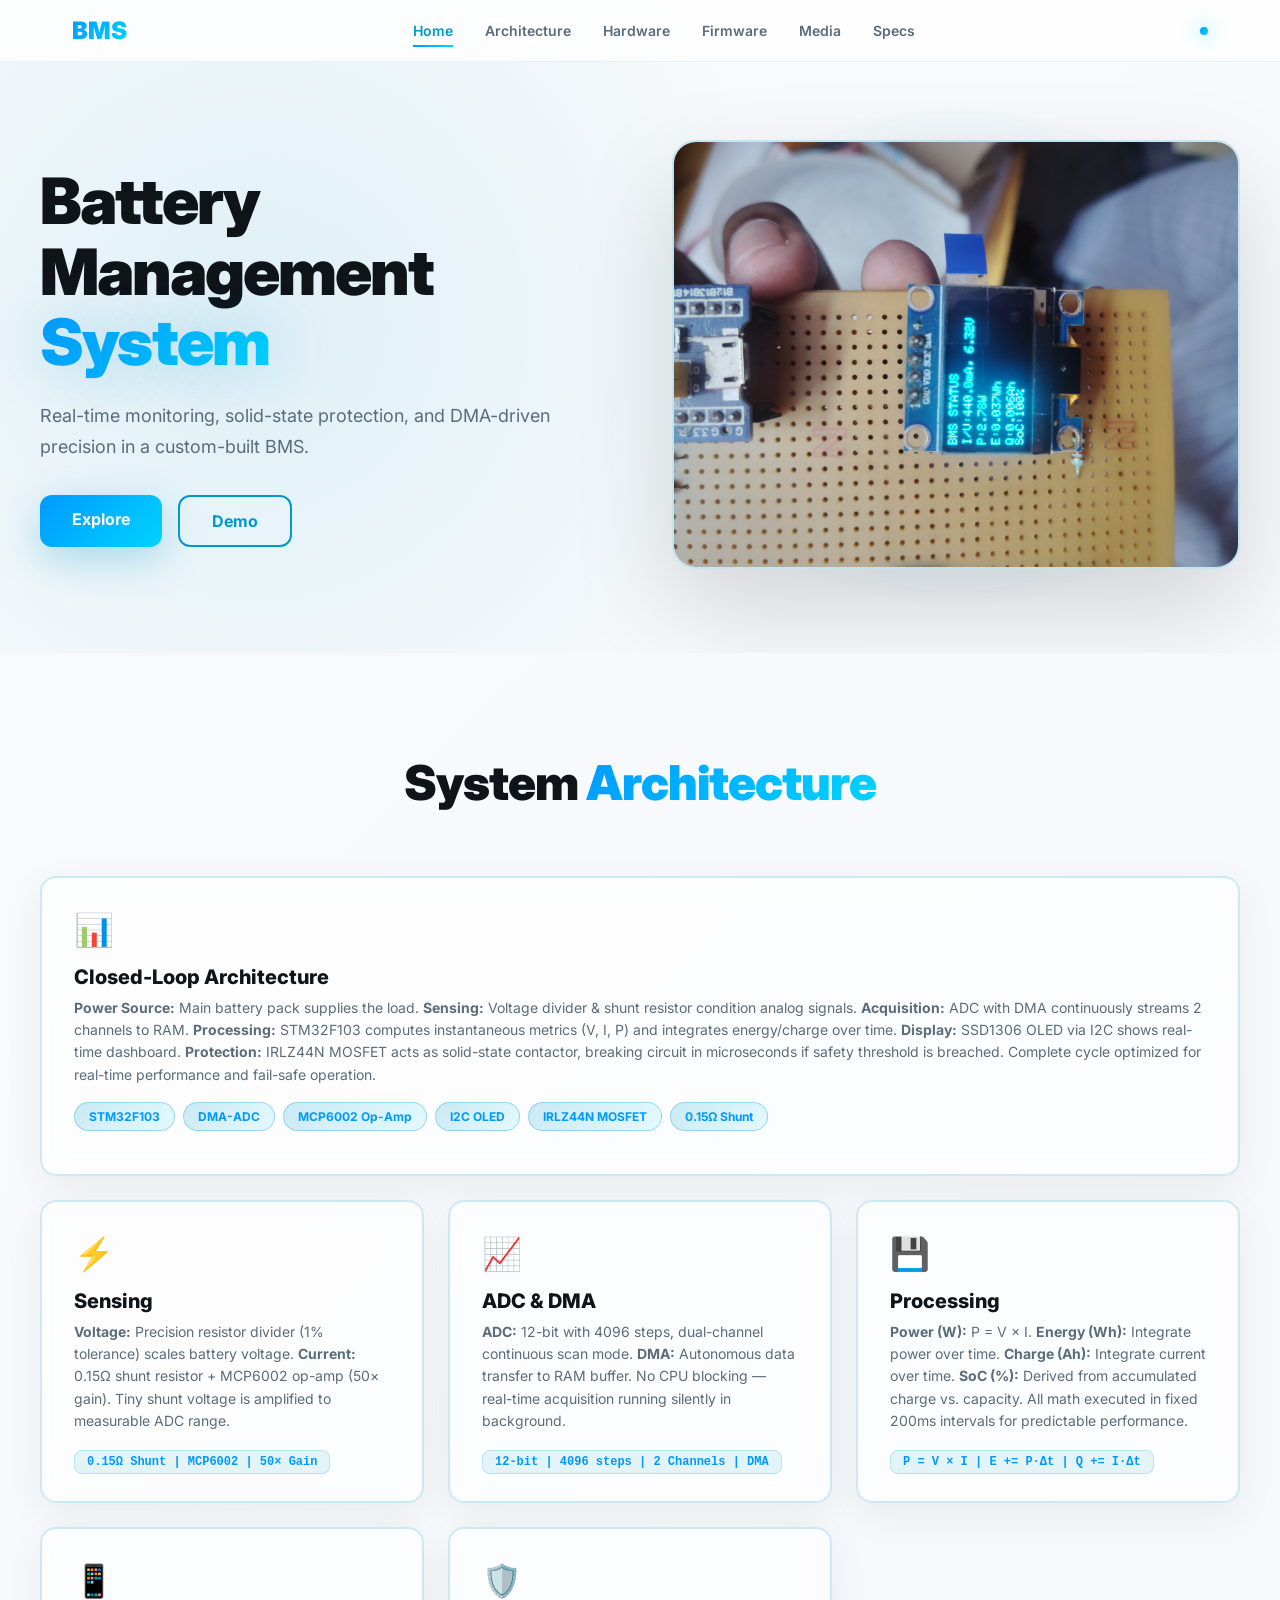
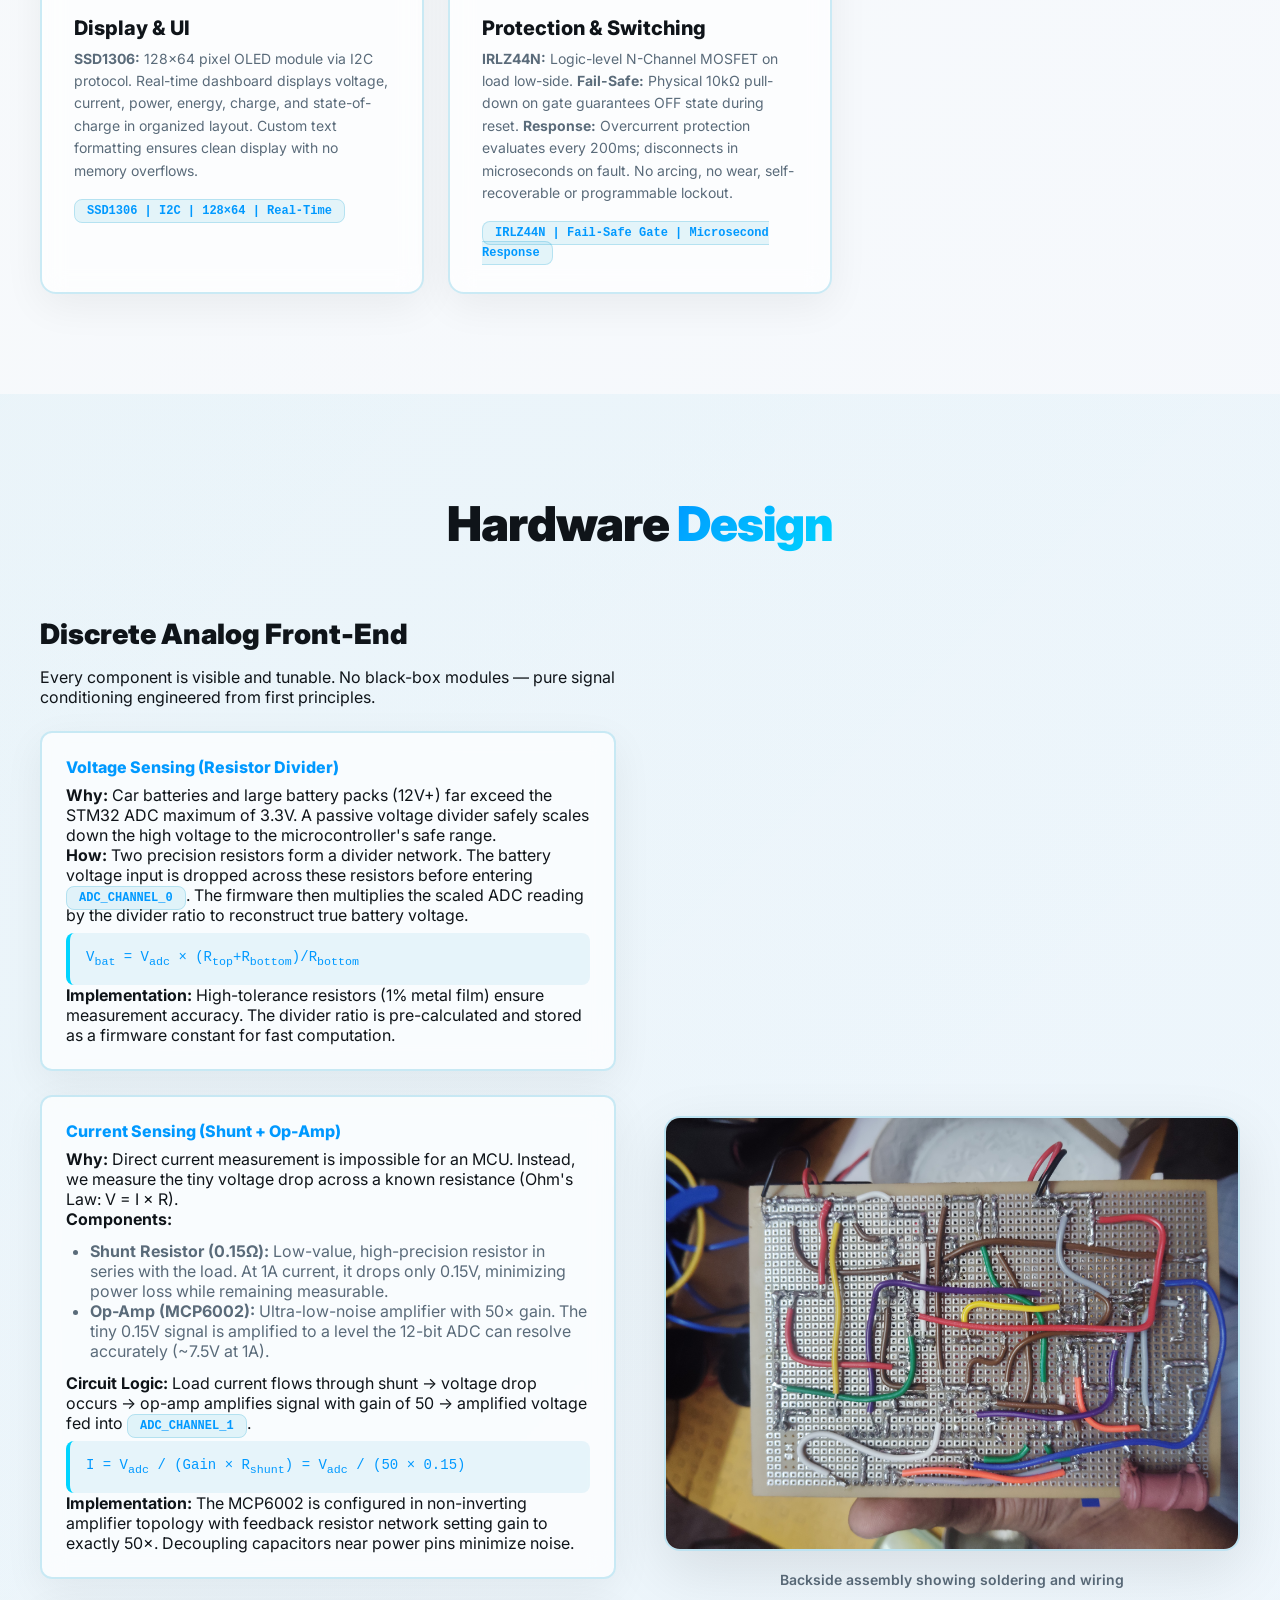
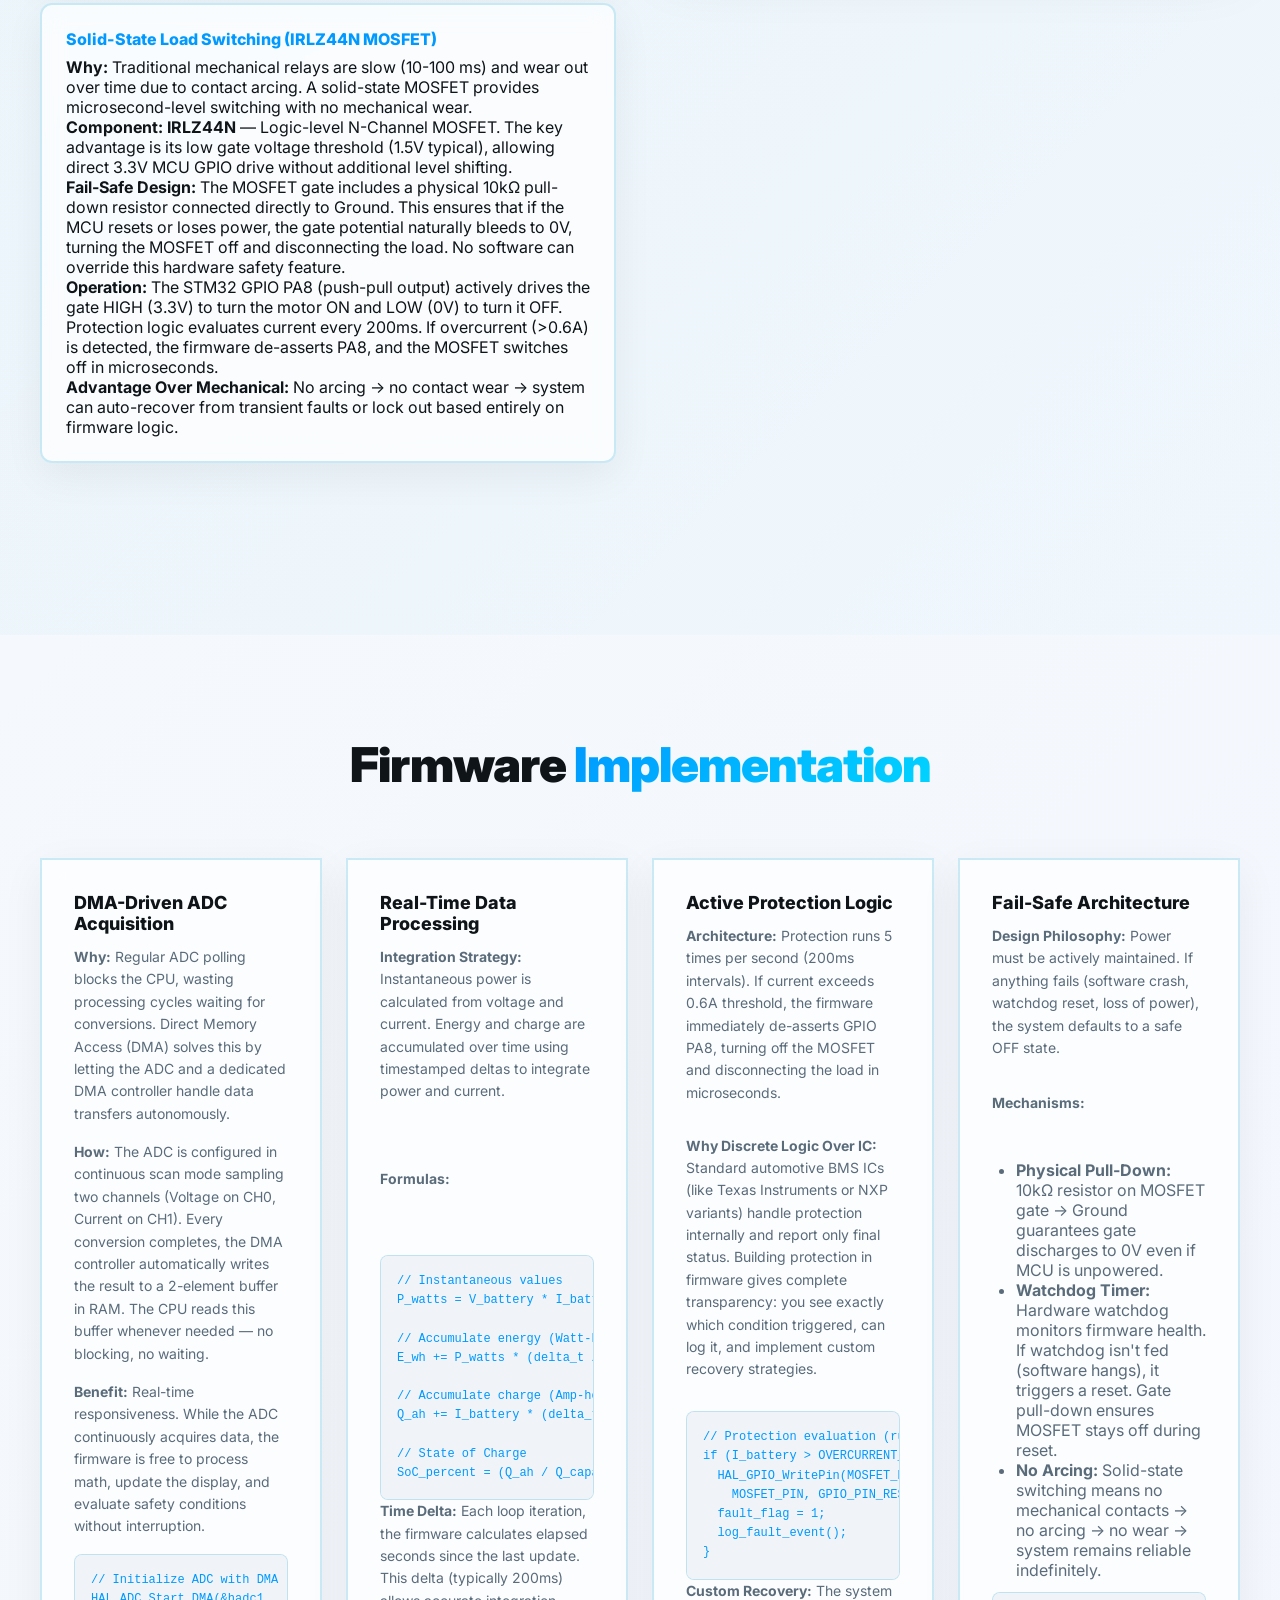
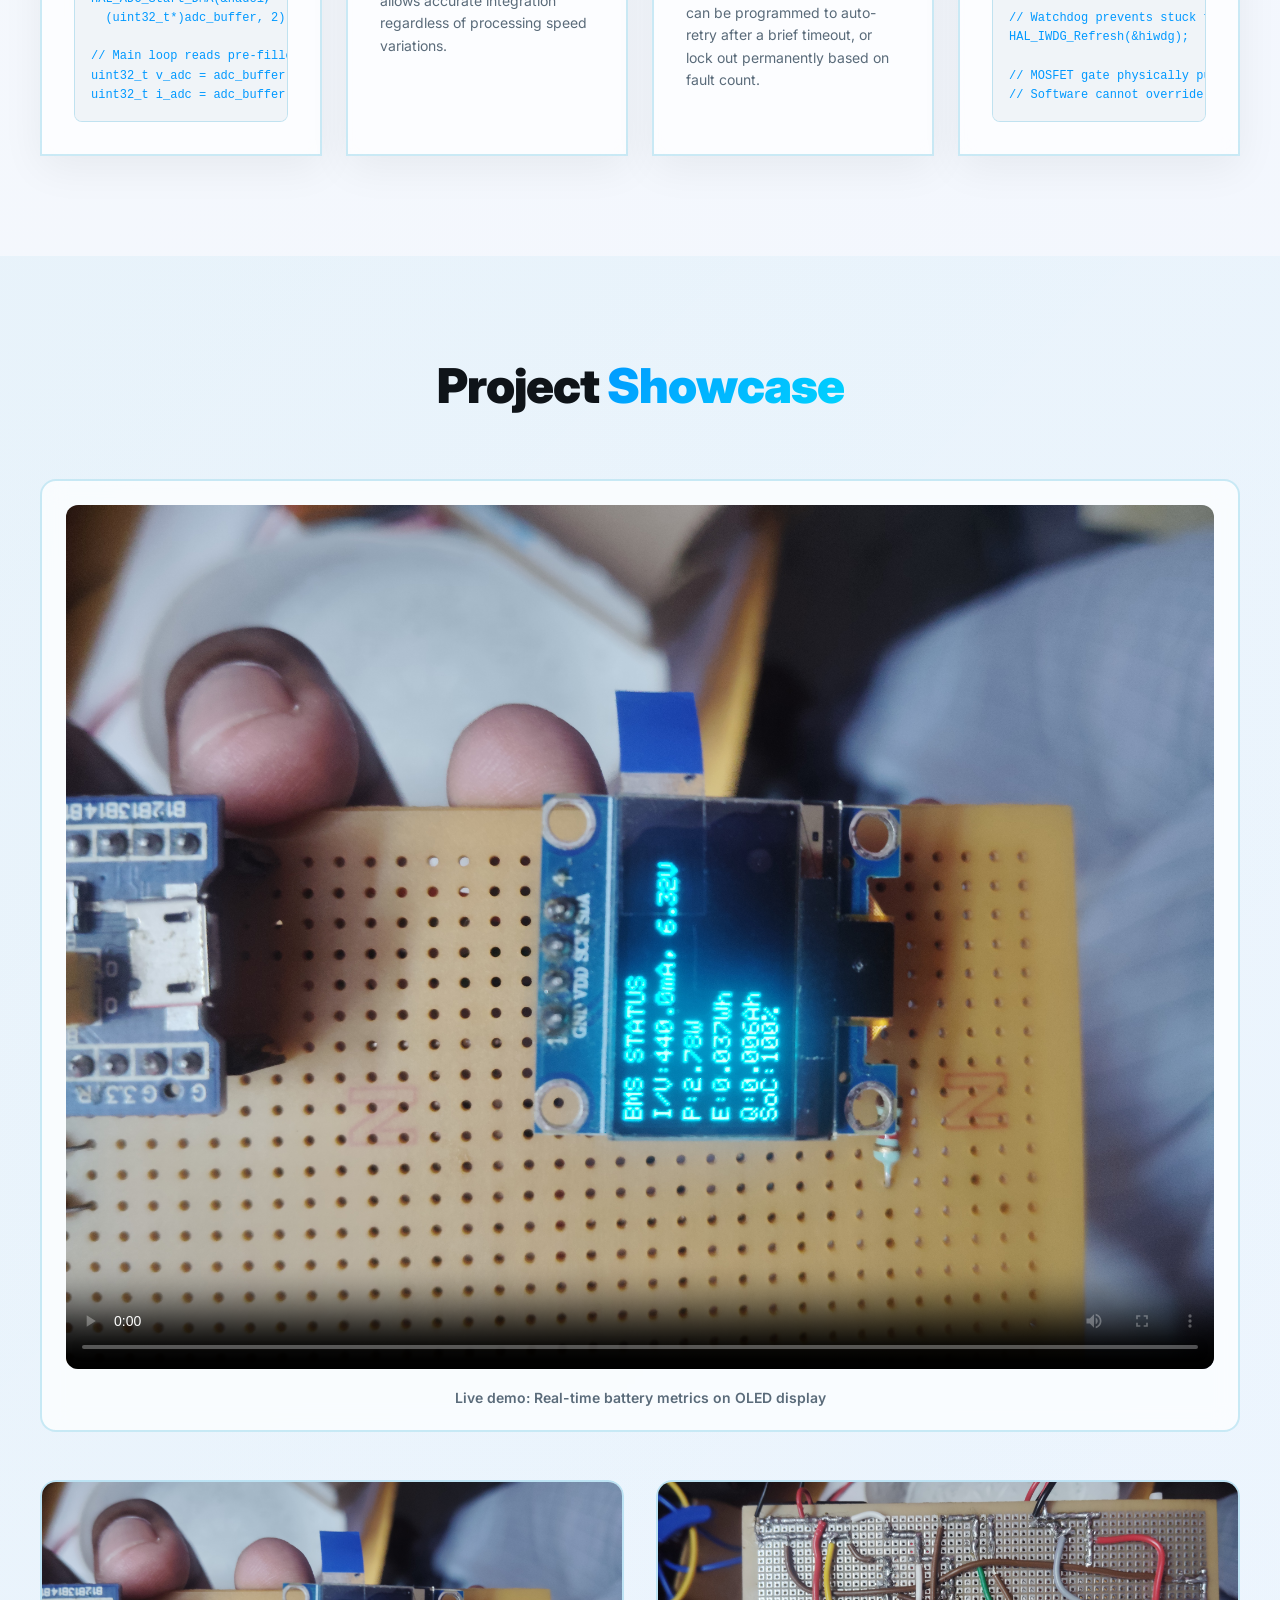
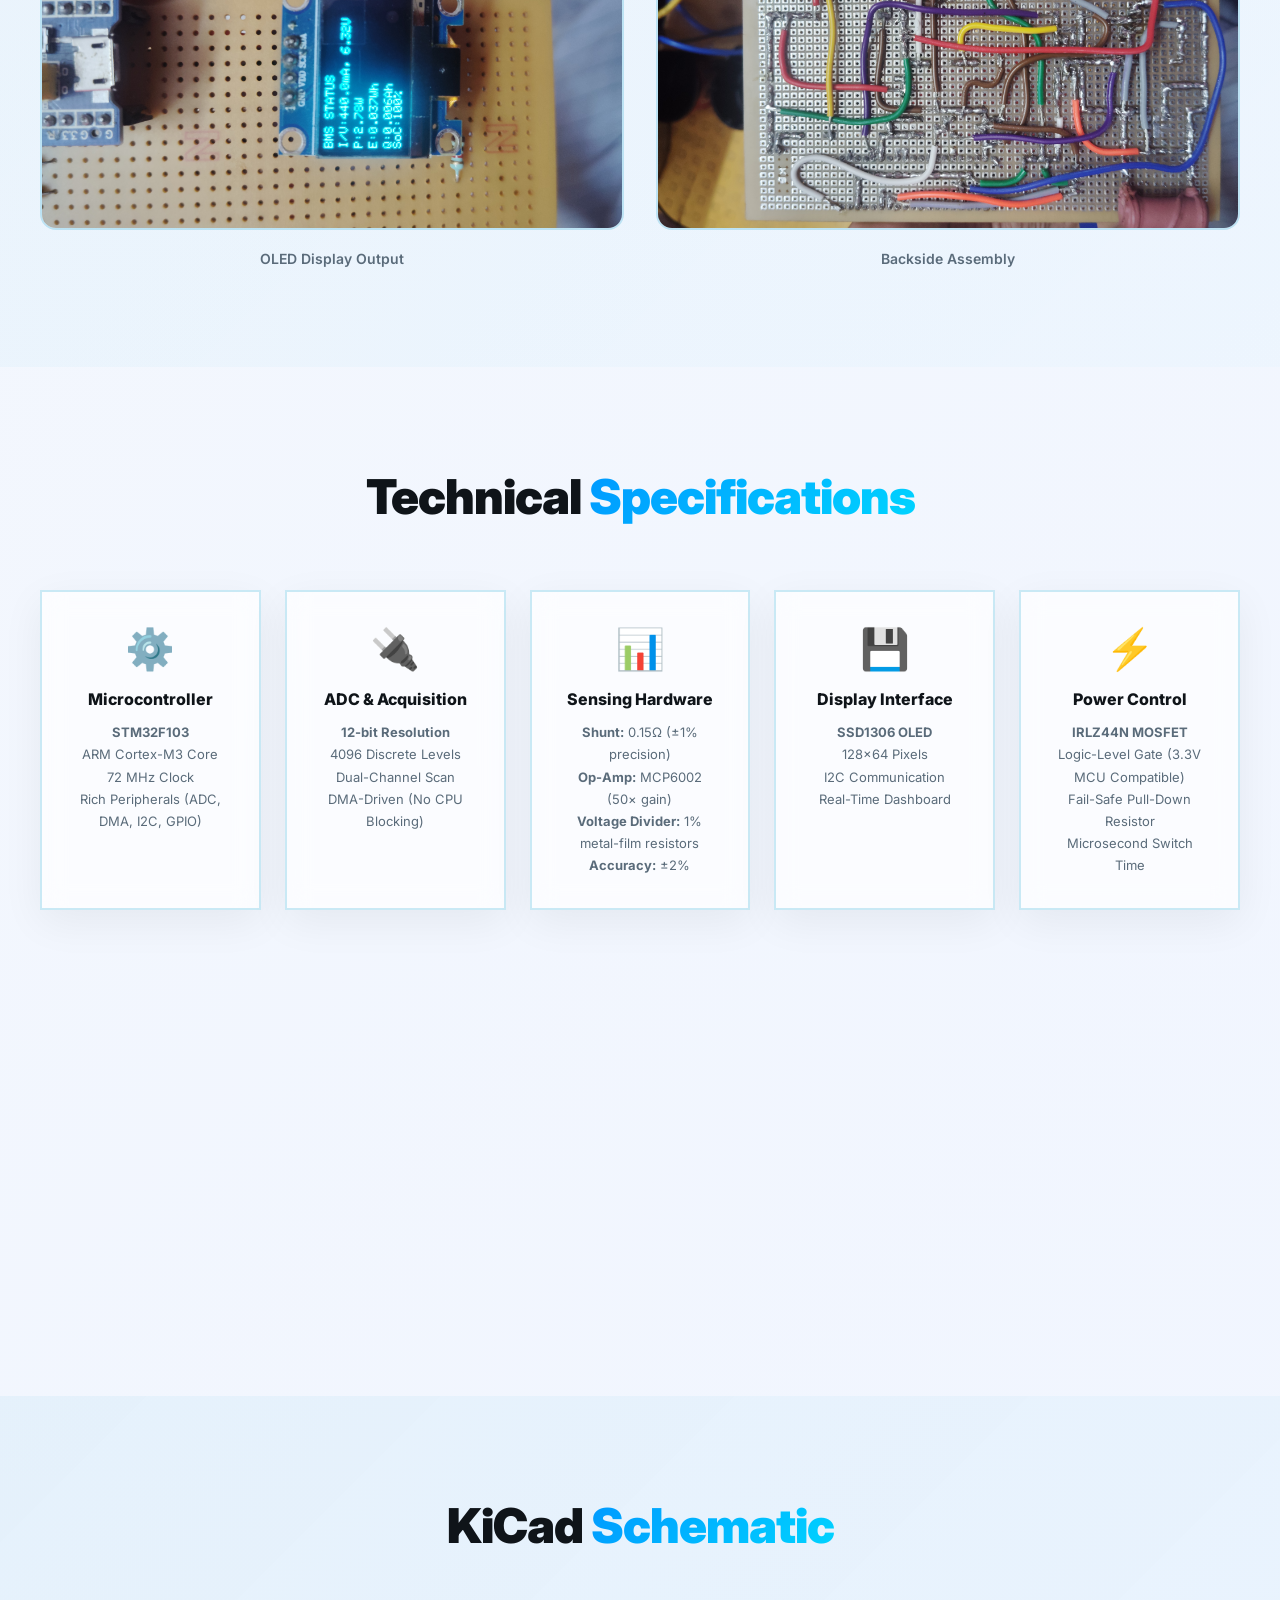
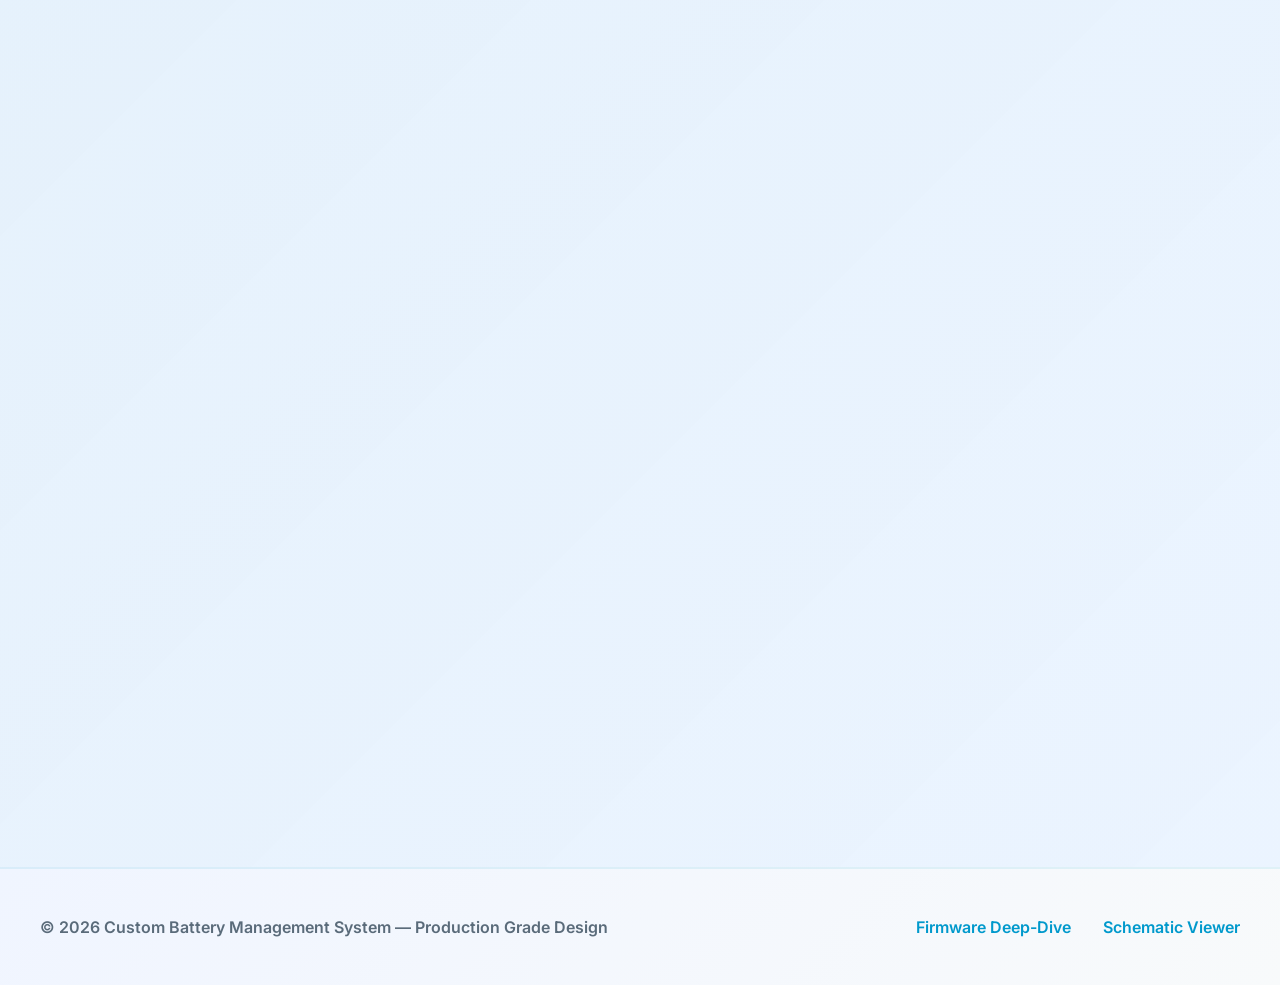
==== commit 79342523: "updated website" ====
--- a/docs/index.html
+++ b/docs/index.html
@@ -57,11 +57,14 @@
           <div class="bento-card bento-large glass-card reveal-up">
             <div class="card-icon">📊</div>
             <h3>Closed-Loop Architecture</h3>
-            <p>Sensing → Acquisition → Processing → Display & Protection. A complete cycle optimized for real-time performance and fail-safe operation.</p>
+            <p><strong>Power Source:</strong> Main battery pack supplies the load. <strong>Sensing:</strong> Voltage divider & shunt resistor condition analog signals. <strong>Acquisition:</strong> ADC with DMA continuously streams 2 channels to RAM. <strong>Processing:</strong> STM32F103 computes instantaneous metrics (V, I, P) and integrates energy/charge over time. <strong>Display:</strong> SSD1306 OLED via I2C shows real-time dashboard. <strong>Protection:</strong> IRLZ44N MOSFET acts as solid-state contactor, breaking circuit in microseconds if safety threshold is breached. Complete cycle optimized for real-time performance and fail-safe operation.</p>
             <div class="tech-badges">
               <span class="badge">STM32F103</span>
               <span class="badge">DMA-ADC</span>
+              <span class="badge">MCP6002 Op-Amp</span>
               <span class="badge">I2C OLED</span>
+              <span class="badge">IRLZ44N MOSFET</span>
+              <span class="badge">0.15Ω Shunt</span>
             </div>
           </div>
 
@@ -69,40 +72,40 @@
           <div class="bento-card glass-card reveal-left">
             <div class="card-icon">⚡</div>
             <h3>Sensing</h3>
-            <p>Voltage divider & shunt resistor with op-amp gain</p>
-            <code class="inline-code">0.15Ω | 50× gain</code>
+            <p><strong>Voltage:</strong> Precision resistor divider (1% tolerance) scales battery voltage. <strong>Current:</strong> 0.15Ω shunt resistor + MCP6002 op-amp (50× gain). Tiny shunt voltage is amplified to measurable ADC range.</p>
+            <code class="inline-code">0.15Ω Shunt | MCP6002 | 50× Gain</code>
           </div>
 
           <!-- ADC -->
           <div class="bento-card glass-card reveal-right">
             <div class="card-icon">📈</div>
             <h3>ADC & DMA</h3>
-            <p>Continuous scan of 2 channels streamed via DMA</p>
-            <code class="inline-code">12-bit | 4096 steps</code>
+            <p><strong>ADC:</strong> 12-bit with 4096 steps, dual-channel continuous scan mode. <strong>DMA:</strong> Autonomous data transfer to RAM buffer. No CPU blocking — real-time acquisition running silently in background.</p>
+            <code class="inline-code">12-bit | 4096 steps | 2 Channels | DMA</code>
           </div>
 
           <!-- Processing -->
           <div class="bento-card glass-card reveal-left">
             <div class="card-icon">💾</div>
             <h3>Processing</h3>
-            <p>Real-time power, energy, and charge integration</p>
-            <code class="inline-code">P = V × I</code>
+            <p><strong>Power (W):</strong> P = V × I. <strong>Energy (Wh):</strong> Integrate power over time. <strong>Charge (Ah):</strong> Integrate current over time. <strong>SoC (%):</strong> Derived from accumulated charge vs. capacity. All math executed in fixed 200ms intervals for predictable performance.</p>
+            <code class="inline-code">P = V × I | E += P·Δt | Q += I·Δt</code>
           </div>
 
           <!-- Display -->
           <div class="bento-card glass-card reveal-right">
             <div class="card-icon">📱</div>
             <h3>Display & UI</h3>
-            <p>SSD1306 OLED 128×64 via I2C protocol</p>
-            <code class="inline-code">Real-time metrics</code>
+            <p><strong>SSD1306:</strong> 128×64 pixel OLED module via I2C protocol. Real-time dashboard displays voltage, current, power, energy, charge, and state-of-charge in organized layout. Custom text formatting ensures clean display with no memory overflows.</p>
+            <code class="inline-code">SSD1306 | I2C | 128×64 | Real-Time</code>
           </div>
 
           <!-- Protection -->
           <div class="bento-card glass-card reveal-up">
             <div class="card-icon">🛡️</div>
-            <h3>Protection</h3>
-            <p>IRLZ44N MOSFET with fail-safe hardware pull-down</p>
-            <code class="inline-code">Microsecond disconnect</code>
+            <h3>Protection & Switching</h3>
+            <p><strong>IRLZ44N:</strong> Logic-level N-Channel MOSFET on load low-side. <strong>Fail-Safe:</strong> Physical 10kΩ pull-down on gate guarantees OFF state during reset. <strong>Response:</strong> Overcurrent protection evaluates every 200ms; disconnects in microseconds on fault. No arcing, no wear, self-recoverable or programmable lockout.</p>
+            <code class="inline-code">IRLZ44N | Fail-Safe Gate | Microsecond Response</code>
           </div>
         </div>
       </div>
@@ -118,15 +121,33 @@
             <p>Every component is visible and tunable. No black-box modules — pure signal conditioning engineered from first principles.</p>
             
             <div class="feature-box glass-card">
-              <h4 class="neon-accent">Voltage Sensing</h4>
-              <p>Precision resistor divider scales battery voltage to ADC range.</p>
+              <h4 class="neon-accent">Voltage Sensing (Resistor Divider)</h4>
+              <p><strong>Why:</strong> Car batteries and large battery packs (12V+) far exceed the STM32 ADC maximum of 3.3V. A passive voltage divider safely scales down the high voltage to the microcontroller's safe range.</p>
+              <p><strong>How:</strong> Two precision resistors form a divider network. The battery voltage input is dropped across these resistors before entering <code class="inline-code">ADC_CHANNEL_0</code>. The firmware then multiplies the scaled ADC reading by the divider ratio to reconstruct true battery voltage.</p>
               <div class="formula">V<sub>bat</sub> = V<sub>adc</sub> × (R<sub>top</sub>+R<sub>bottom</sub>)/R<sub>bottom</sub></div>
+              <p><strong>Implementation:</strong> High-tolerance resistors (1% metal film) ensure measurement accuracy. The divider ratio is pre-calculated and stored as a firmware constant for fast computation.</p>
             </div>
 
             <div class="feature-box glass-card">
-              <h4 class="neon-accent">Current Sensing</h4>
-              <p>Low-ohm shunt with op-amp amplification for accurate readings.</p>
-              <div class="formula">I = V<sub>adc</sub> / (Gain × R<sub>shunt</sub>)</div>
+              <h4 class="neon-accent">Current Sensing (Shunt + Op-Amp)</h4>
+              <p><strong>Why:</strong> Direct current measurement is impossible for an MCU. Instead, we measure the tiny voltage drop across a known resistance (Ohm's Law: V = I × R).</p>
+              <p><strong>Components:</strong></p>
+              <ul style="color: var(--text-secondary); margin: 0.75rem 0; padding-left: 1.5rem;">
+                <li><strong>Shunt Resistor (0.15Ω):</strong> Low-value, high-precision resistor in series with the load. At 1A current, it drops only 0.15V, minimizing power loss while remaining measurable.</li>
+                <li><strong>Op-Amp (MCP6002):</strong> Ultra-low-noise amplifier with 50× gain. The tiny 0.15V signal is amplified to a level the 12-bit ADC can resolve accurately (~7.5V at 1A).</li>
+              </ul>
+              <p><strong>Circuit Logic:</strong> Load current flows through shunt → voltage drop occurs → op-amp amplifies signal with gain of 50 → amplified voltage fed into <code class="inline-code">ADC_CHANNEL_1</code>.</p>
+              <div class="formula">I = V<sub>adc</sub> / (Gain × R<sub>shunt</sub>) = V<sub>adc</sub> / (50 × 0.15)</div>
+              <p><strong>Implementation:</strong> The MCP6002 is configured in non-inverting amplifier topology with feedback resistor network setting gain to exactly 50×. Decoupling capacitors near power pins minimize noise.</p>
+            </div>
+
+            <div class="feature-box glass-card">
+              <h4 class="neon-accent">Solid-State Load Switching (IRLZ44N MOSFET)</h4>
+              <p><strong>Why:</strong> Traditional mechanical relays are slow (10-100 ms) and wear out over time due to contact arcing. A solid-state MOSFET provides microsecond-level switching with no mechanical wear.</p>
+              <p><strong>Component:</strong> <strong>IRLZ44N</strong> — Logic-level N-Channel MOSFET. The key advantage is its low gate voltage threshold (1.5V typical), allowing direct 3.3V MCU GPIO drive without additional level shifting.</p>
+              <p><strong>Fail-Safe Design:</strong> The MOSFET gate includes a physical 10kΩ pull-down resistor connected directly to Ground. This ensures that if the MCU resets or loses power, the gate potential naturally bleeds to 0V, turning the MOSFET off and disconnecting the load. No software can override this hardware safety feature.</p>
+              <p><strong>Operation:</strong> The STM32 GPIO PA8 (push-pull output) actively drives the gate HIGH (3.3V) to turn the motor ON and LOW (0V) to turn it OFF. Protection logic evaluates current every 200ms. If overcurrent (>0.6A) is detected, the firmware de-asserts PA8, and the MOSFET switches off in microseconds.</p>
+              <p><strong>Advantage Over Mechanical:</strong> No arcing → no contact wear → system can auto-recover from transient faults or lock out based entirely on firmware logic.</p>
             </div>
           </div>
 
@@ -144,33 +165,65 @@
         <h2 class="section-title">Firmware <span class="neon-text">Implementation</span></h2>
         <div class="firmware-grid">
           <div class="fw-card glass-card reveal-left">
-            <h3>DMA-Driven ADC</h3>
-            <p>ADC continuously samples channels, DMA transfers data to buffer automatically.</p>
-            <pre><code class="language-c">HAL_ADC_Start_DMA(&hadc1, 
-  (uint32_t*)adc_buffer, 2);</code></pre>
+            <h3>DMA-Driven ADC Acquisition</h3>
+            <p><strong>Why:</strong> Regular ADC polling blocks the CPU, wasting processing cycles waiting for conversions. Direct Memory Access (DMA) solves this by letting the ADC and a dedicated DMA controller handle data transfers autonomously.</p>
+            <p><strong>How:</strong> The ADC is configured in continuous scan mode sampling two channels (Voltage on CH0, Current on CH1). Every conversion completes, the DMA controller automatically writes the result to a 2-element buffer in RAM. The CPU reads this buffer whenever needed — no blocking, no waiting.</p>
+            <p><strong>Benefit:</strong> Real-time responsiveness. While the ADC continuously acquires data, the firmware is free to process math, update the display, and evaluate safety conditions without interruption.</p>
+            <pre><code class="language-c">// Initialize ADC with DMA
+HAL_ADC_Start_DMA(&hadc1, 
+  (uint32_t*)adc_buffer, 2);
+
+// Main loop reads pre-filled buffer
+uint32_t v_adc = adc_buffer[0];
+uint32_t i_adc = adc_buffer[1];</code></pre>
           </div>
 
           <div class="fw-card glass-card reveal-right">
-            <h3>Data Integration</h3>
-            <p>Accumulate energy and charge using timestamped deltas.</p>
-            <pre><code class="language-c">E_wh += P × (Δt / 3600)
-Q_ah += I × (Δt / 3600)</code></pre>
+            <h3>Real-Time Data Processing</h3>
+            <p><strong>Integration Strategy:</strong> Instantaneous power is calculated from voltage and current. Energy and charge are accumulated over time using timestamped deltas to integrate power and current.</p>
+            <p><strong>Formulas:</strong></p>
+            <pre><code class="language-c">// Instantaneous values
+P_watts = V_battery * I_battery
+
+// Accumulate energy (Watt-hours)
+E_wh += P_watts * (delta_t / 3600)
+
+// Accumulate charge (Amp-hours)  
+Q_ah += I_battery * (delta_t / 3600)
+
+// State of Charge
+SoC_percent = (Q_ah / Q_capacity) * 100</code></pre>
+            <p><strong>Time Delta:</strong> Each loop iteration, the firmware calculates elapsed seconds since the last update. This delta (typically 200ms) allows accurate integration regardless of processing speed variations.</p>
           </div>
 
           <div class="fw-card glass-card reveal-left">
-            <h3>Protection Logic</h3>
-            <p>Evaluate thresholds multiple times per second, disconnect immediately on fault.</p>
-            <pre><code class="language-c">if (I > 0.6A) {
-  MOSFET_GATE = OFF;
+            <h3>Active Protection Logic</h3>
+            <p><strong>Architecture:</strong> Protection runs 5 times per second (200ms intervals). If current exceeds 0.6A threshold, the firmware immediately de-asserts GPIO PA8, turning off the MOSFET and disconnecting the load in microseconds.</p>
+            <p><strong>Why Discrete Logic Over IC:</strong> Standard automotive BMS ICs (like Texas Instruments or NXP variants) handle protection internally and report only final status. Building protection in firmware gives complete transparency: you see exactly which condition triggered, can log it, and implement custom recovery strategies.</p>
+            <pre><code class="language-c">// Protection evaluation (runs every 200ms)
+if (I_battery > OVERCURRENT_THRESHOLD) {
+  HAL_GPIO_WritePin(MOSFET_PORT, 
+    MOSFET_PIN, GPIO_PIN_RESET);
+  fault_flag = 1;
+  log_fault_event();
 }</code></pre>
+            <p><strong>Custom Recovery:</strong> The system can be programmed to auto-retry after a brief timeout, or lock out permanently based on fault count.</p>
           </div>
 
           <div class="fw-card glass-card reveal-right">
-            <h3>Fail-Safe Design</h3>
-            <p>Physical pull-down resistor guarantees safe power-off state on MCU reset.</p>
-            <pre><code class="language-c">// Default OFF state
-// Watchdog ensures recovery
-// No arcing, no wear</code></pre>
+            <h3>Fail-Safe Architecture</h3>
+            <p><strong>Design Philosophy:</strong> Power must be actively maintained. If anything fails (software crash, watchdog reset, loss of power), the system defaults to a safe OFF state.</p>
+            <p><strong>Mechanisms:</strong></p>
+            <ul style="color: var(--text-secondary); margin: 0.75rem 0; padding-left: 1.5rem;">
+              <li><strong>Physical Pull-Down:</strong> 10kΩ resistor on MOSFET gate → Ground guarantees gate discharges to 0V even if MCU is unpowered.</li>
+              <li><strong>Watchdog Timer:</strong> Hardware watchdog monitors firmware health. If watchdog isn't fed (software hangs), it triggers a reset. Gate pull-down ensures MOSFET stays off during reset.</li>
+              <li><strong>No Arcing:</strong> Solid-state switching means no mechanical contacts → no arcing → no wear → system remains reliable indefinitely.</li>
+            </ul>
+            <pre><code class="language-c">// Watchdog prevents stuck firmware
+HAL_IWDG_Refresh(&hiwdg);
+
+// MOSFET gate physically pulled low
+// Software cannot override this safety</code></pre>
           </div>
         </div>
       </div>
@@ -212,32 +265,32 @@
           <div class="spec-card glass-card reveal-up">
             <div class="spec-icon">⚙️</div>
             <h4>Microcontroller</h4>
-            <p>STM32F103<br>ARM Cortex-M3<br>72 MHz</p>
+            <p><strong>STM32F103</strong><br>ARM Cortex-M3 Core<br>72 MHz Clock<br>Rich Peripherals (ADC, DMA, I2C, GPIO)</p>
           </div>
           <div class="spec-card glass-card reveal-up" style="animation-delay: 0.1s">
             <div class="spec-icon">🔌</div>
-            <h4>ADC</h4>
-            <p>12-bit Resolution<br>2-channel Scan<br>DMA Driven</p>
+            <h4>ADC & Acquisition</h4>
+            <p><strong>12-bit Resolution</strong><br>4096 Discrete Levels<br>Dual-Channel Scan<br>DMA-Driven (No CPU Blocking)</p>
           </div>
           <div class="spec-card glass-card reveal-up" style="animation-delay: 0.2s">
             <div class="spec-icon">📊</div>
-            <h4>Sensing</h4>
-            <p>Shunt: 0.15Ω<br>Op-Amp Gain: 50×<br>Precision: ±2%</p>
+            <h4>Sensing Hardware</h4>
+            <p><strong>Shunt:</strong> 0.15Ω (±1% precision)<br><strong>Op-Amp:</strong> MCP6002 (50× gain)<br><strong>Voltage Divider:</strong> 1% metal-film resistors<br><strong>Accuracy:</strong> ±2%</p>
           </div>
           <div class="spec-card glass-card reveal-up" style="animation-delay: 0.3s">
             <div class="spec-icon">💾</div>
-            <h4>Display</h4>
-            <p>SSD1306 OLED<br>128×64 pixels<br>I2C Interface</p>
+            <h4>Display Interface</h4>
+            <p><strong>SSD1306 OLED</strong><br>128×64 Pixels<br>I2C Communication<br>Real-Time Dashboard</p>
           </div>
           <div class="spec-card glass-card reveal-up" style="animation-delay: 0.4s">
             <div class="spec-icon">⚡</div>
-            <h4>Protection</h4>
-            <p>IRLZ44N MOSFET<br>Logic-Level Gate<br>Fail-Safe Pull-Down</p>
+            <h4>Power Control</h4>
+            <p><strong>IRLZ44N MOSFET</strong><br>Logic-Level Gate (3.3V MCU Compatible)<br>Fail-Safe Pull-Down Resistor<br>Microsecond Switch Time</p>
           </div>
           <div class="spec-card glass-card reveal-up" style="animation-delay: 0.5s">
             <div class="spec-icon">🎯</div>
-            <h4>Performance</h4>
-            <p>Update Rate: 5 Hz<br>Response: Microseconds<br>Accuracy: High-Precision</p>
+            <h4>System Performance</h4>
+            <p><strong>Update Rate:</strong> 5 Hz (200ms)<br><strong>Protection Response:</strong> Microseconds<br><strong>Overcurrent Threshold:</strong> >0.6A<br><strong>Measurement Precision:</strong> High-Grade</p>
           </div>
         </div>
       </div>
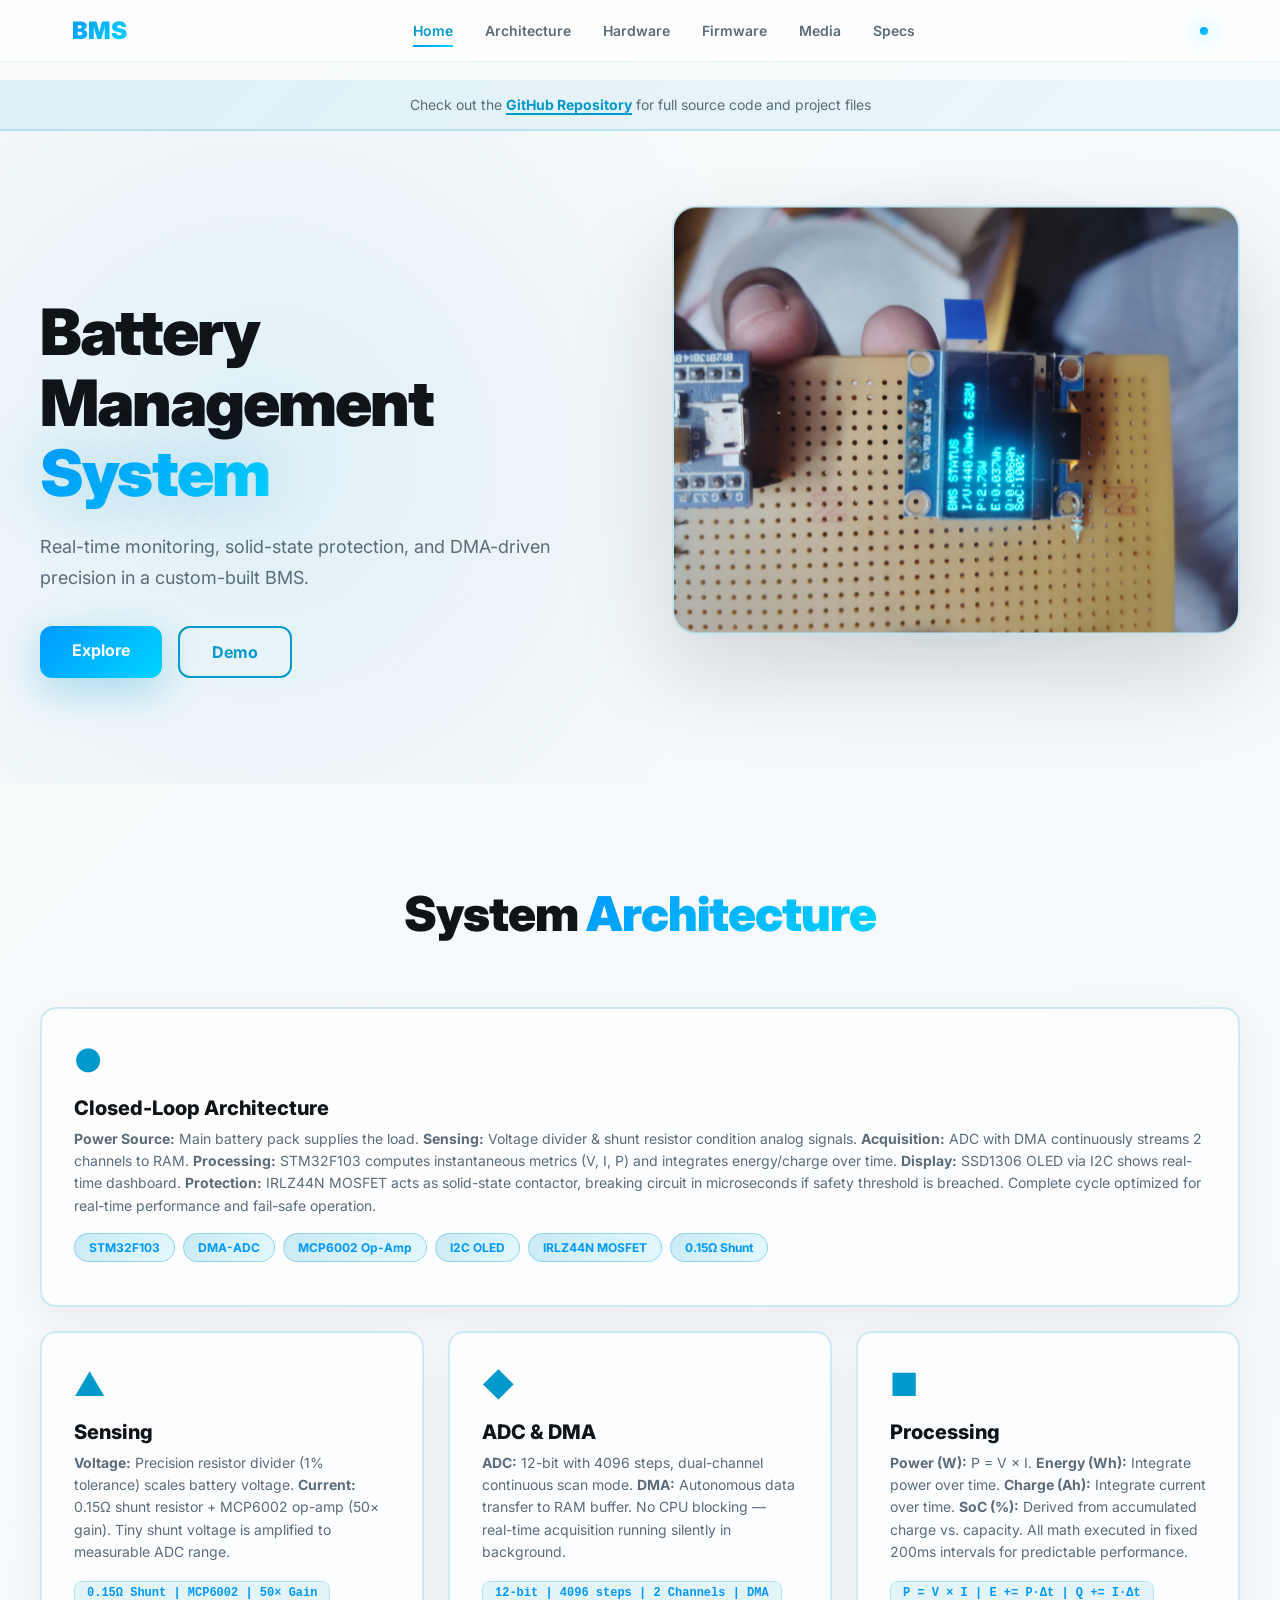
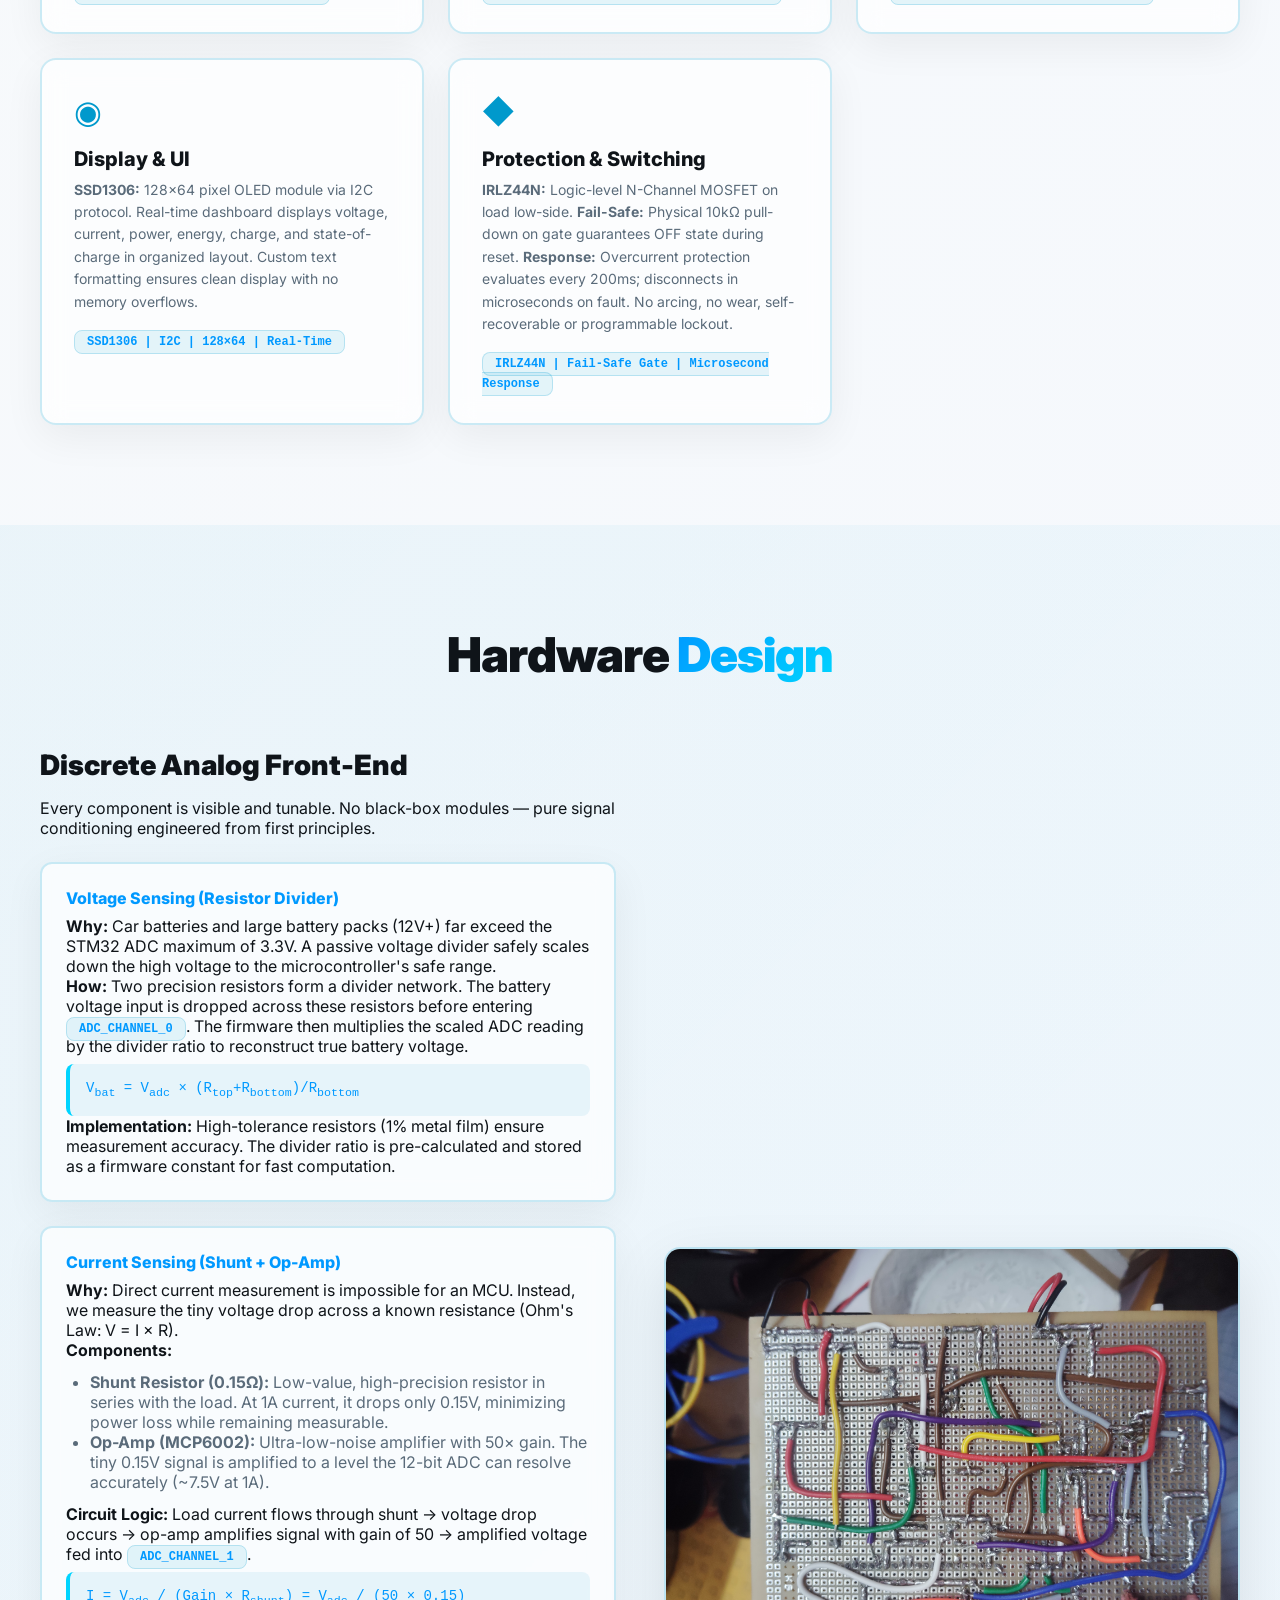
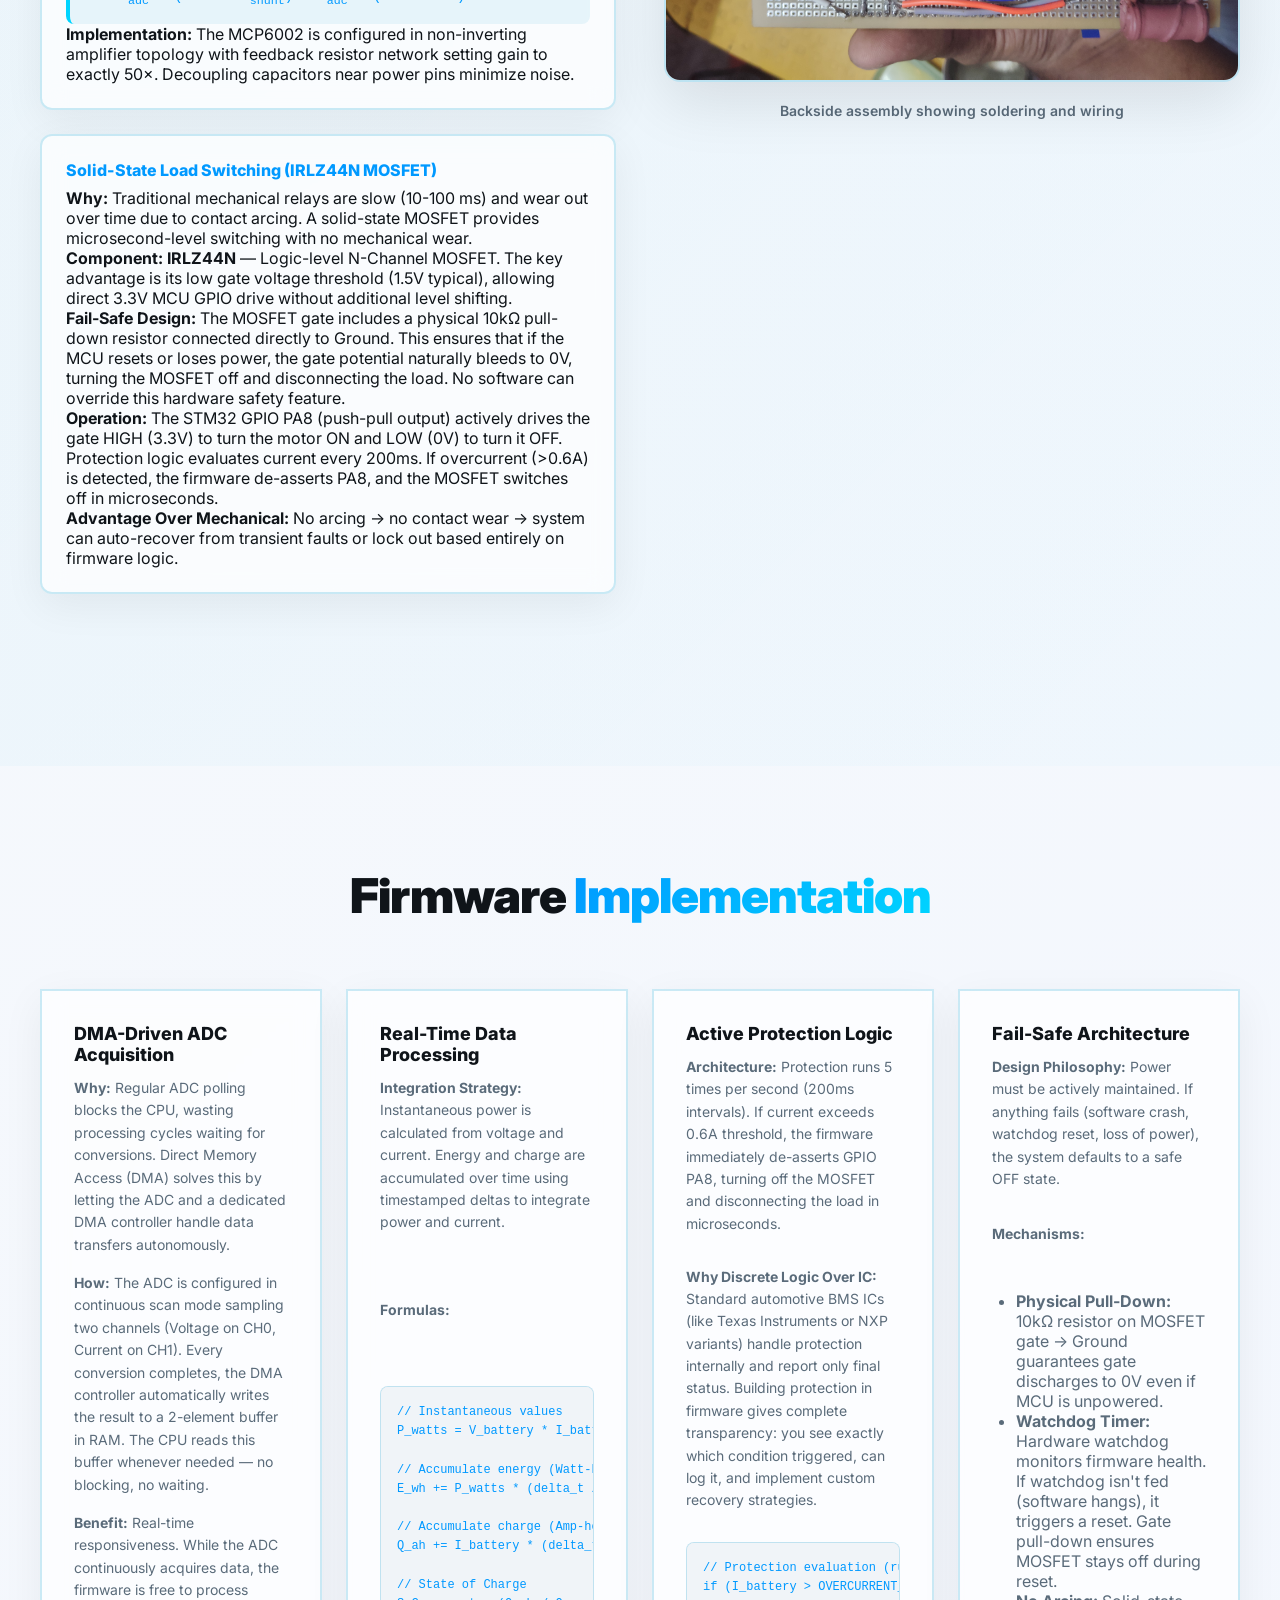
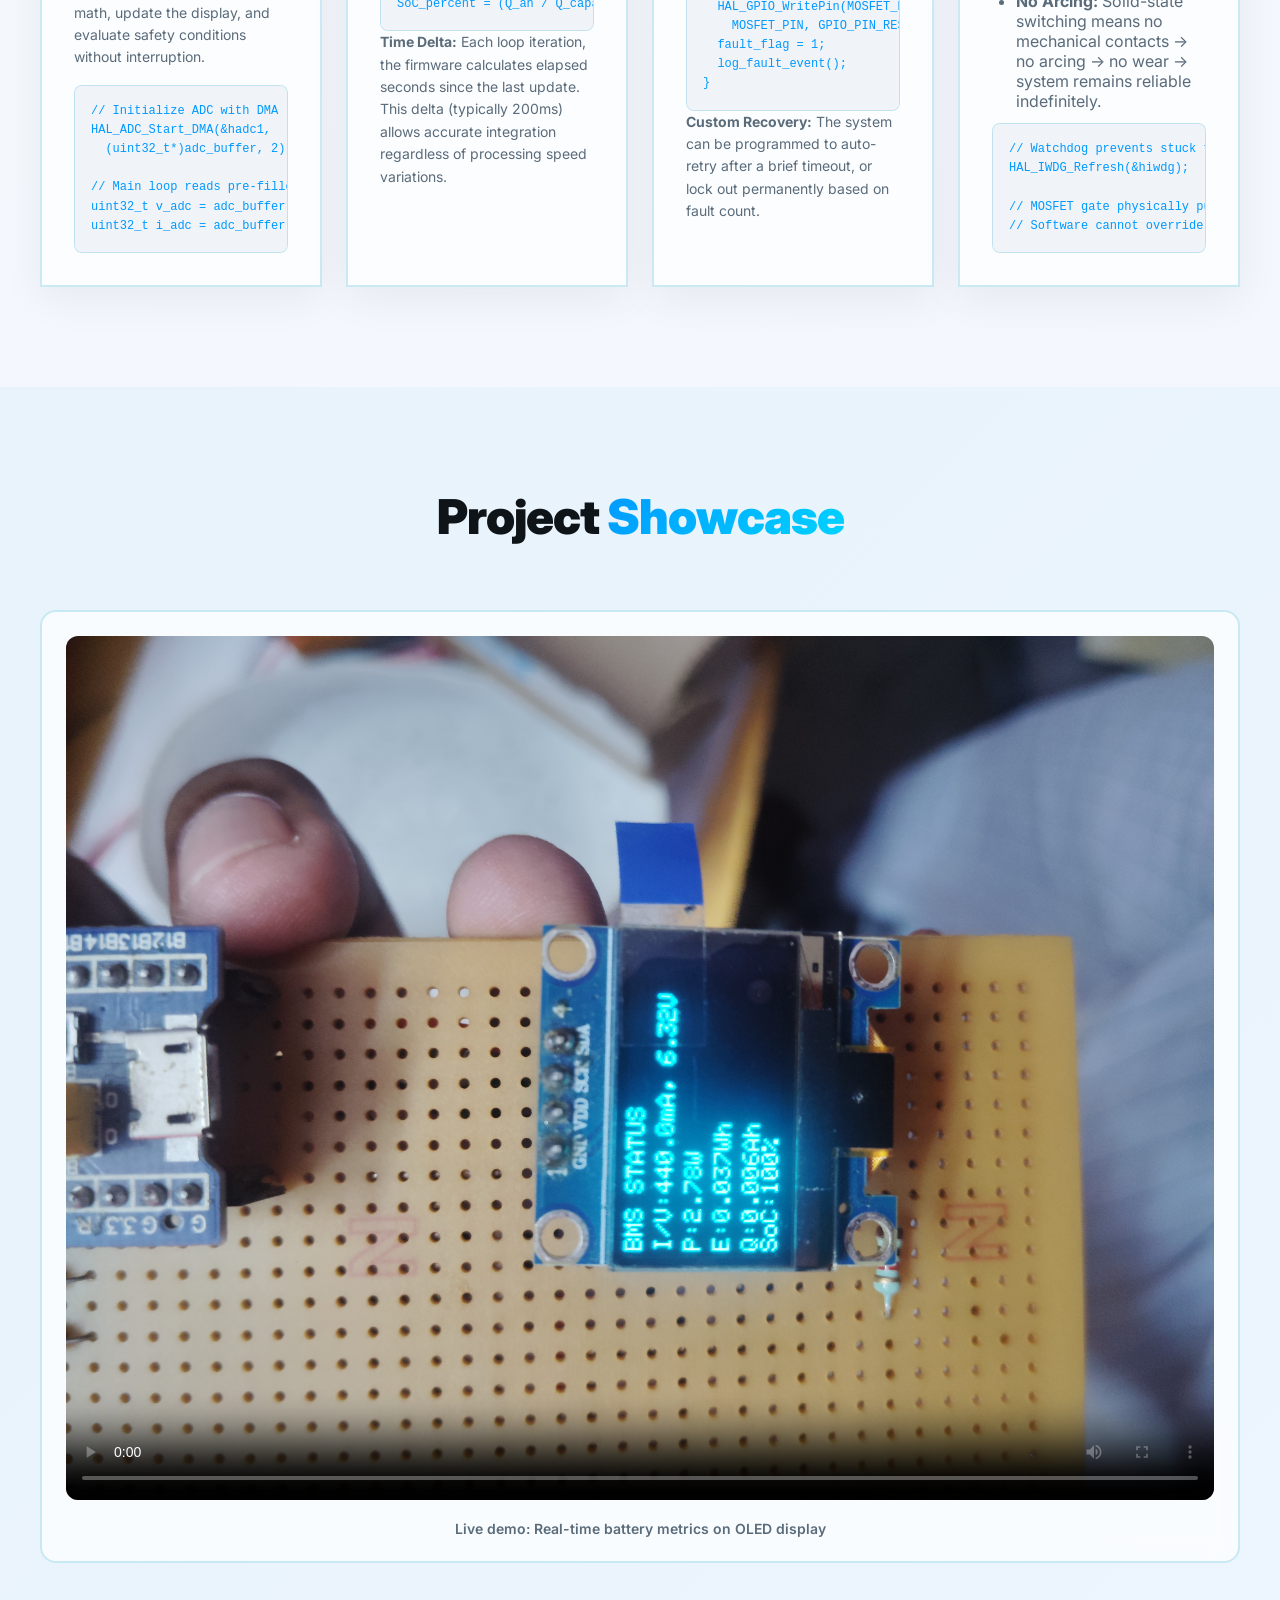
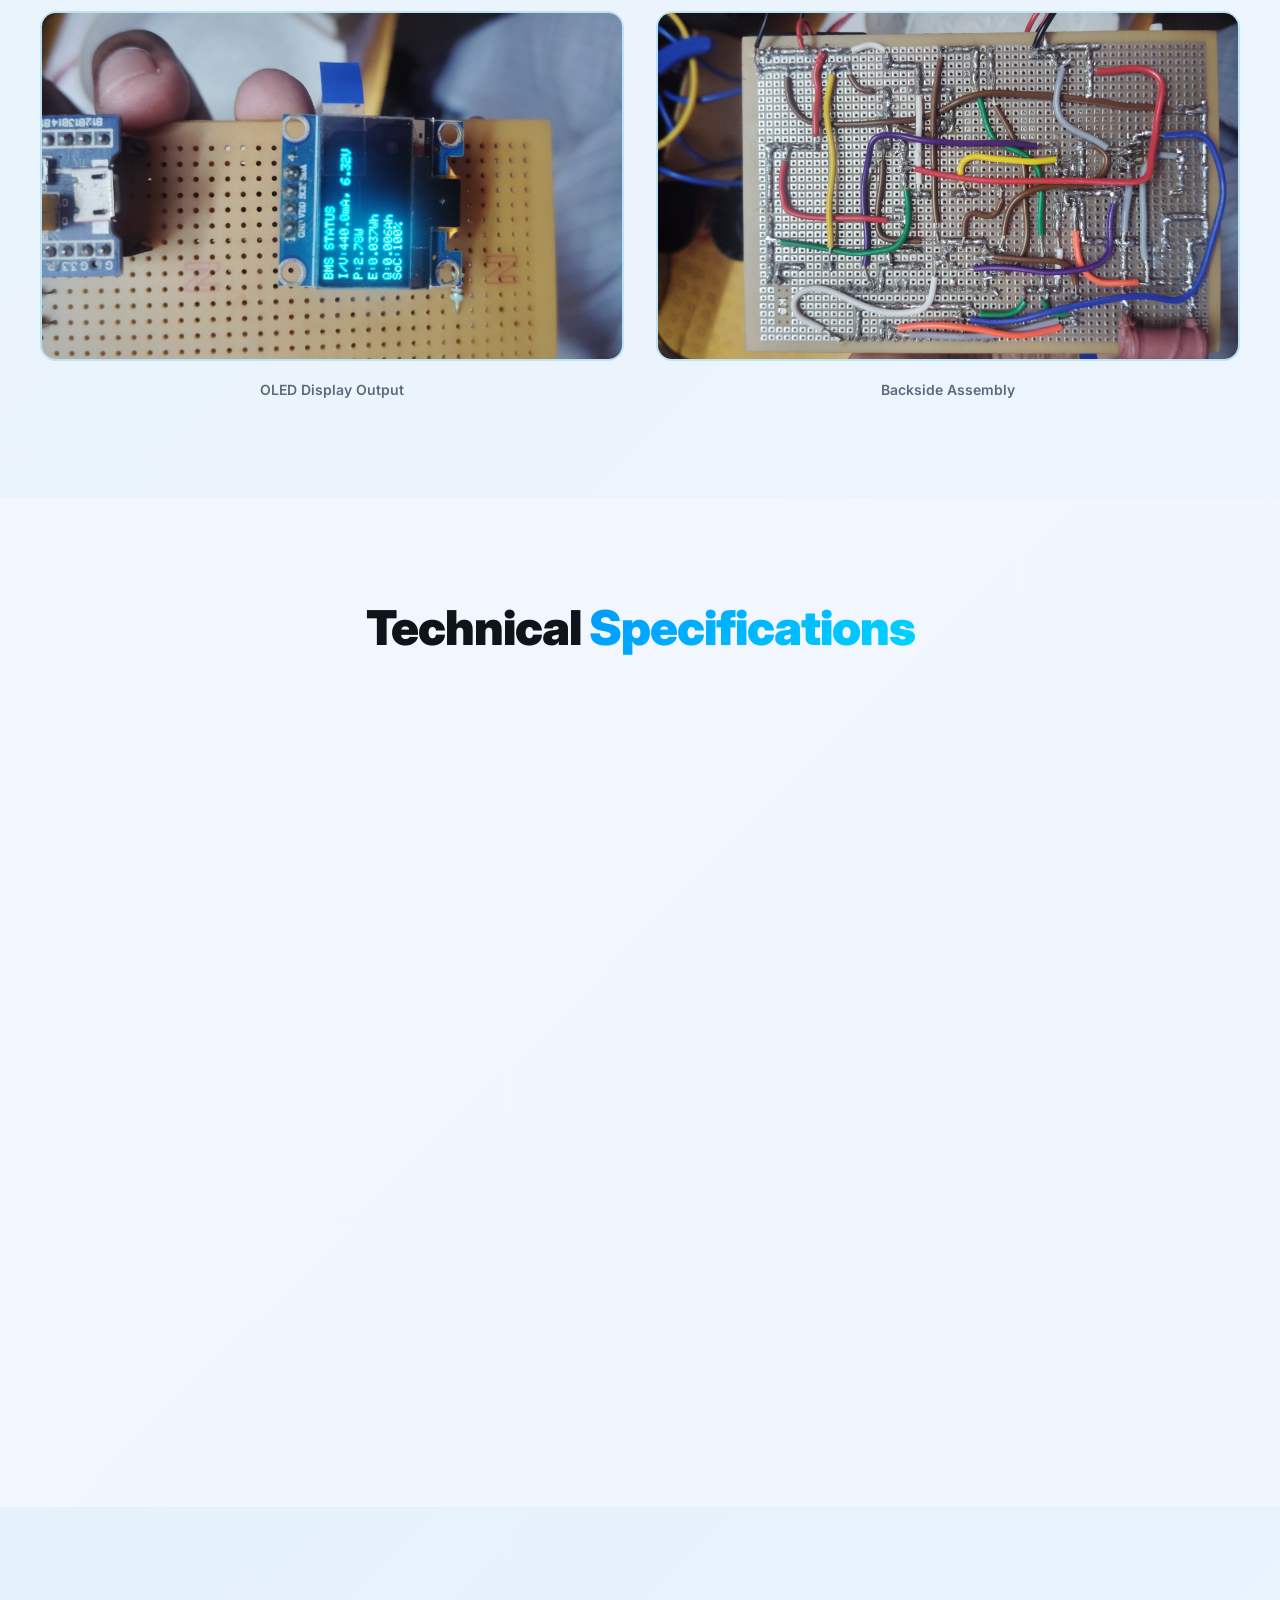
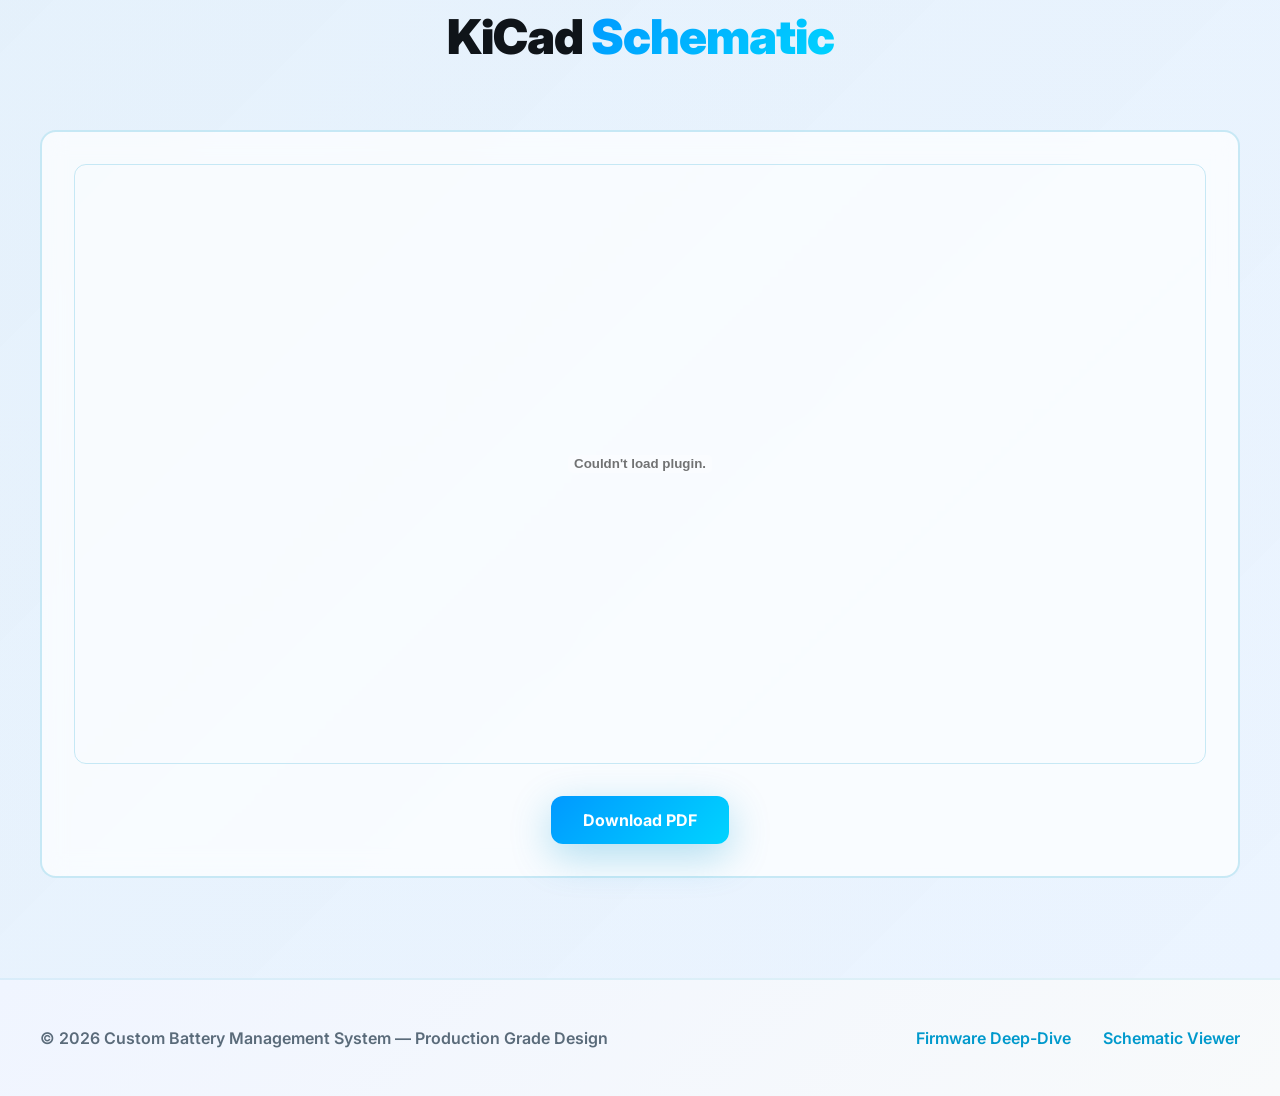
==== commit de1871a5: "Final website update" ====
--- a/docs/index.html
+++ b/docs/index.html
@@ -29,6 +29,11 @@
   </header>
 
   <main>
+    <!-- GitHub Banner -->
+    <div style="background: linear-gradient(135deg, rgba(0, 153, 204, 0.1), rgba(0, 204, 255, 0.05)); padding: 1rem 2rem; text-align: center; border-bottom: 2px solid rgba(0, 153, 204, 0.2); margin-top: 80px;">
+      <p style="margin: 0; color: var(--text-secondary); font-size: 14px;">Check out the <strong><a href="https://github.com/mdishauq/Battery-Management-System" target="_blank" style="color: #0099cc; text-decoration: none; border-bottom: 2px solid #0099cc; transition: all 0.3s;">GitHub Repository</a></strong> for full source code and project files</p>
+    </div>
+
     <!-- Hero Section -->
     <section id="hero" class="hero">
       <div class="hero-content">
@@ -55,7 +60,7 @@
         <div class="bento-grid">
           <!-- Large card: Overview -->
           <div class="bento-card bento-large glass-card reveal-up">
-            <div class="card-icon">📊</div>
+            <div class="card-icon" style="font-size: 32px; color: #0099cc;">●</div>
             <h3>Closed-Loop Architecture</h3>
             <p><strong>Power Source:</strong> Main battery pack supplies the load. <strong>Sensing:</strong> Voltage divider & shunt resistor condition analog signals. <strong>Acquisition:</strong> ADC with DMA continuously streams 2 channels to RAM. <strong>Processing:</strong> STM32F103 computes instantaneous metrics (V, I, P) and integrates energy/charge over time. <strong>Display:</strong> SSD1306 OLED via I2C shows real-time dashboard. <strong>Protection:</strong> IRLZ44N MOSFET acts as solid-state contactor, breaking circuit in microseconds if safety threshold is breached. Complete cycle optimized for real-time performance and fail-safe operation.</p>
             <div class="tech-badges">
@@ -70,7 +75,7 @@
 
           <!-- Sensing -->
           <div class="bento-card glass-card reveal-left">
-            <div class="card-icon">⚡</div>
+            <div class="card-icon" style="font-size: 32px; color: #0099cc;">▲</div>
             <h3>Sensing</h3>
             <p><strong>Voltage:</strong> Precision resistor divider (1% tolerance) scales battery voltage. <strong>Current:</strong> 0.15Ω shunt resistor + MCP6002 op-amp (50× gain). Tiny shunt voltage is amplified to measurable ADC range.</p>
             <code class="inline-code">0.15Ω Shunt | MCP6002 | 50× Gain</code>
@@ -78,7 +83,7 @@
 
           <!-- ADC -->
           <div class="bento-card glass-card reveal-right">
-            <div class="card-icon">📈</div>
+            <div class="card-icon" style="font-size: 32px; color: #0099cc;">◆</div>
             <h3>ADC & DMA</h3>
             <p><strong>ADC:</strong> 12-bit with 4096 steps, dual-channel continuous scan mode. <strong>DMA:</strong> Autonomous data transfer to RAM buffer. No CPU blocking — real-time acquisition running silently in background.</p>
             <code class="inline-code">12-bit | 4096 steps | 2 Channels | DMA</code>
@@ -86,7 +91,7 @@
 
           <!-- Processing -->
           <div class="bento-card glass-card reveal-left">
-            <div class="card-icon">💾</div>
+            <div class="card-icon" style="font-size: 32px; color: #0099cc;">■</div>
             <h3>Processing</h3>
             <p><strong>Power (W):</strong> P = V × I. <strong>Energy (Wh):</strong> Integrate power over time. <strong>Charge (Ah):</strong> Integrate current over time. <strong>SoC (%):</strong> Derived from accumulated charge vs. capacity. All math executed in fixed 200ms intervals for predictable performance.</p>
             <code class="inline-code">P = V × I | E += P·Δt | Q += I·Δt</code>
@@ -94,7 +99,7 @@
 
           <!-- Display -->
           <div class="bento-card glass-card reveal-right">
-            <div class="card-icon">📱</div>
+            <div class="card-icon" style="font-size: 32px; color: #0099cc;">◉</div>
             <h3>Display & UI</h3>
             <p><strong>SSD1306:</strong> 128×64 pixel OLED module via I2C protocol. Real-time dashboard displays voltage, current, power, energy, charge, and state-of-charge in organized layout. Custom text formatting ensures clean display with no memory overflows.</p>
             <code class="inline-code">SSD1306 | I2C | 128×64 | Real-Time</code>
@@ -102,7 +107,7 @@
 
           <!-- Protection -->
           <div class="bento-card glass-card reveal-up">
-            <div class="card-icon">🛡️</div>
+            <div class="card-icon" style="font-size: 32px; color: #0099cc;">◆</div>
             <h3>Protection & Switching</h3>
             <p><strong>IRLZ44N:</strong> Logic-level N-Channel MOSFET on load low-side. <strong>Fail-Safe:</strong> Physical 10kΩ pull-down on gate guarantees OFF state during reset. <strong>Response:</strong> Overcurrent protection evaluates every 200ms; disconnects in microseconds on fault. No arcing, no wear, self-recoverable or programmable lockout.</p>
             <code class="inline-code">IRLZ44N | Fail-Safe Gate | Microsecond Response</code>
@@ -263,32 +268,32 @@
         <h2 class="section-title">Technical <span class="neon-text">Specifications</span></h2>
         <div class="specs-grid">
           <div class="spec-card glass-card reveal-up">
-            <div class="spec-icon">⚙️</div>
+            <div class="spec-icon" style="font-size: 32px; color: #0099cc;">●</div>
             <h4>Microcontroller</h4>
             <p><strong>STM32F103</strong><br>ARM Cortex-M3 Core<br>72 MHz Clock<br>Rich Peripherals (ADC, DMA, I2C, GPIO)</p>
           </div>
           <div class="spec-card glass-card reveal-up" style="animation-delay: 0.1s">
-            <div class="spec-icon">🔌</div>
+            <div class="spec-icon" style="font-size: 32px; color: #0099cc;">▲</div>
             <h4>ADC & Acquisition</h4>
             <p><strong>12-bit Resolution</strong><br>4096 Discrete Levels<br>Dual-Channel Scan<br>DMA-Driven (No CPU Blocking)</p>
           </div>
           <div class="spec-card glass-card reveal-up" style="animation-delay: 0.2s">
-            <div class="spec-icon">📊</div>
+            <div class="spec-icon" style="font-size: 32px; color: #0099cc;">◆</div>
             <h4>Sensing Hardware</h4>
             <p><strong>Shunt:</strong> 0.15Ω (±1% precision)<br><strong>Op-Amp:</strong> MCP6002 (50× gain)<br><strong>Voltage Divider:</strong> 1% metal-film resistors<br><strong>Accuracy:</strong> ±2%</p>
           </div>
           <div class="spec-card glass-card reveal-up" style="animation-delay: 0.3s">
-            <div class="spec-icon">💾</div>
+            <div class="spec-icon" style="font-size: 32px; color: #0099cc;">■</div>
             <h4>Display Interface</h4>
             <p><strong>SSD1306 OLED</strong><br>128×64 Pixels<br>I2C Communication<br>Real-Time Dashboard</p>
           </div>
           <div class="spec-card glass-card reveal-up" style="animation-delay: 0.4s">
-            <div class="spec-icon">⚡</div>
+            <div class="spec-icon" style="font-size: 32px; color: #0099cc;">◉</div>
             <h4>Power Control</h4>
             <p><strong>IRLZ44N MOSFET</strong><br>Logic-Level Gate (3.3V MCU Compatible)<br>Fail-Safe Pull-Down Resistor<br>Microsecond Switch Time</p>
           </div>
           <div class="spec-card glass-card reveal-up" style="animation-delay: 0.5s">
-            <div class="spec-icon">🎯</div>
+            <div class="spec-icon" style="font-size: 32px; color: #0099cc;">◆</div>
             <h4>System Performance</h4>
             <p><strong>Update Rate:</strong> 5 Hz (200ms)<br><strong>Protection Response:</strong> Microseconds<br><strong>Overcurrent Threshold:</strong> >0.6A<br><strong>Measurement Precision:</strong> High-Grade</p>
           </div>
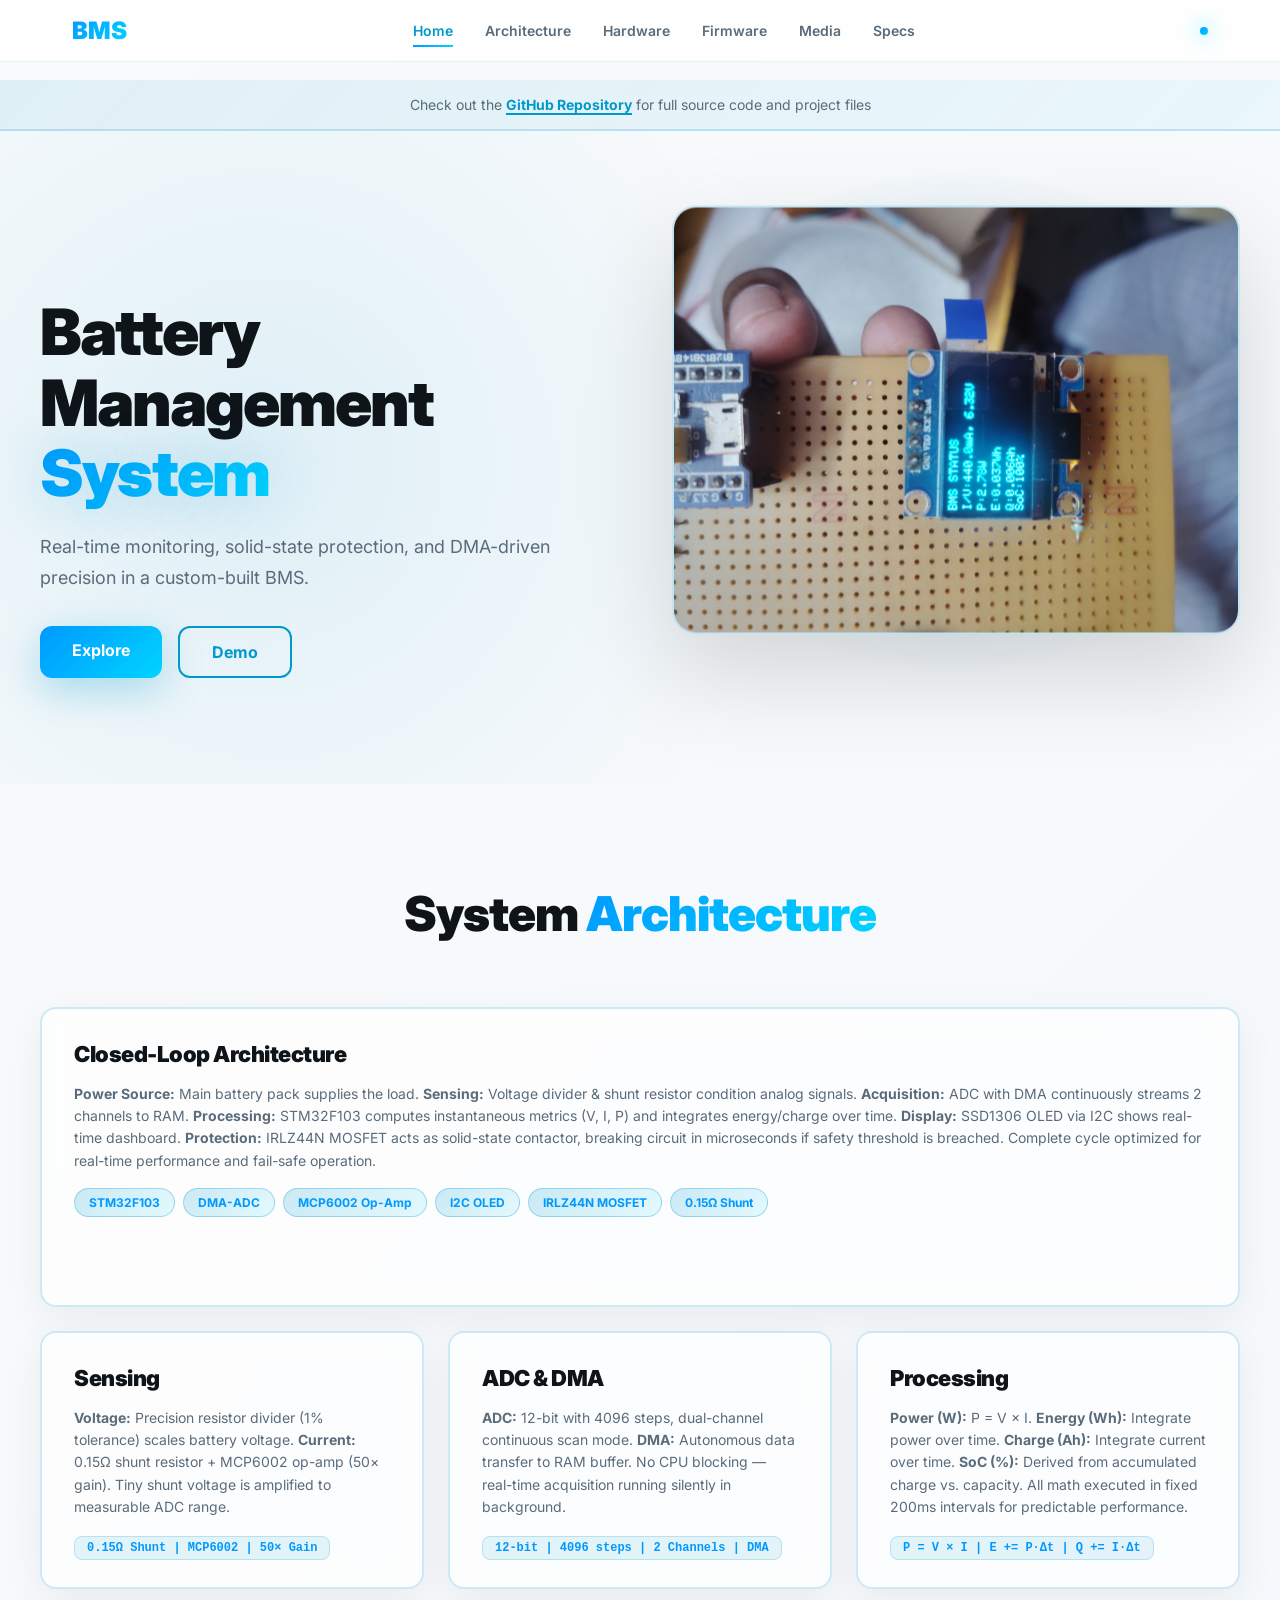
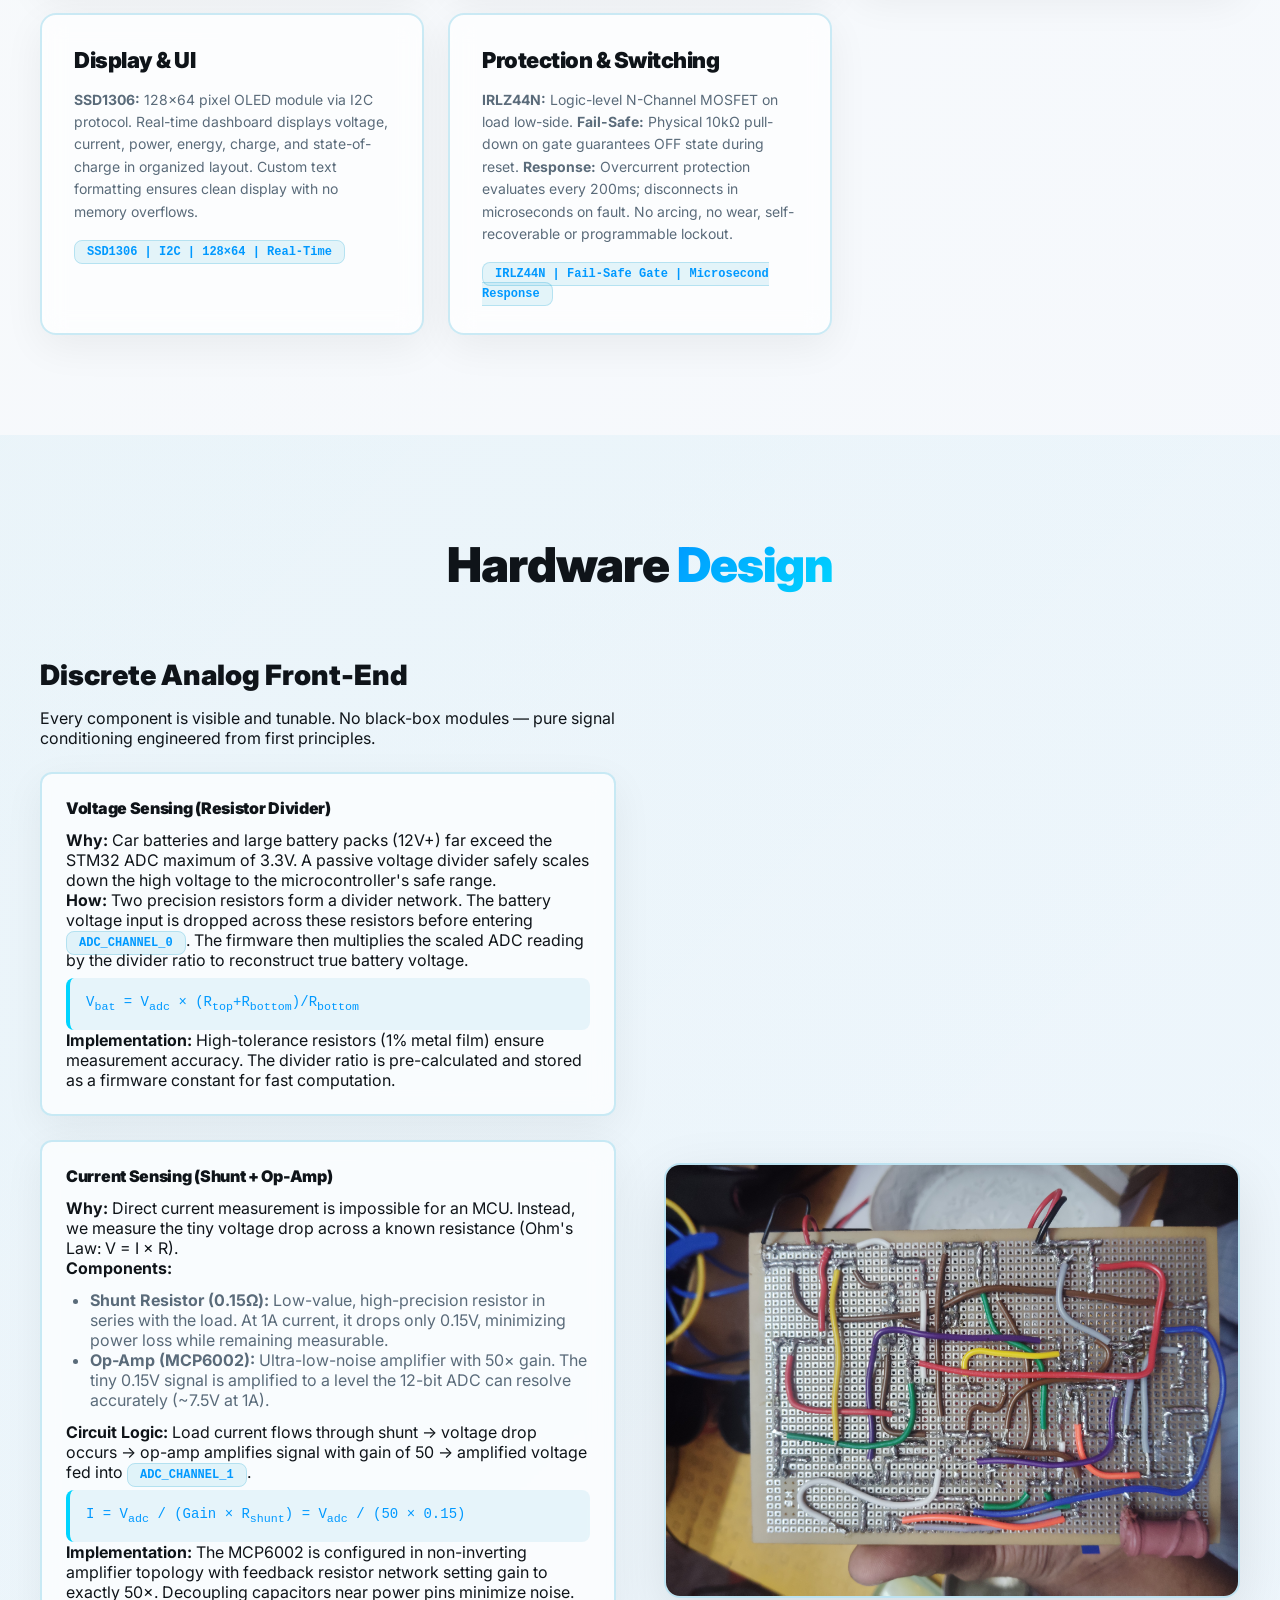
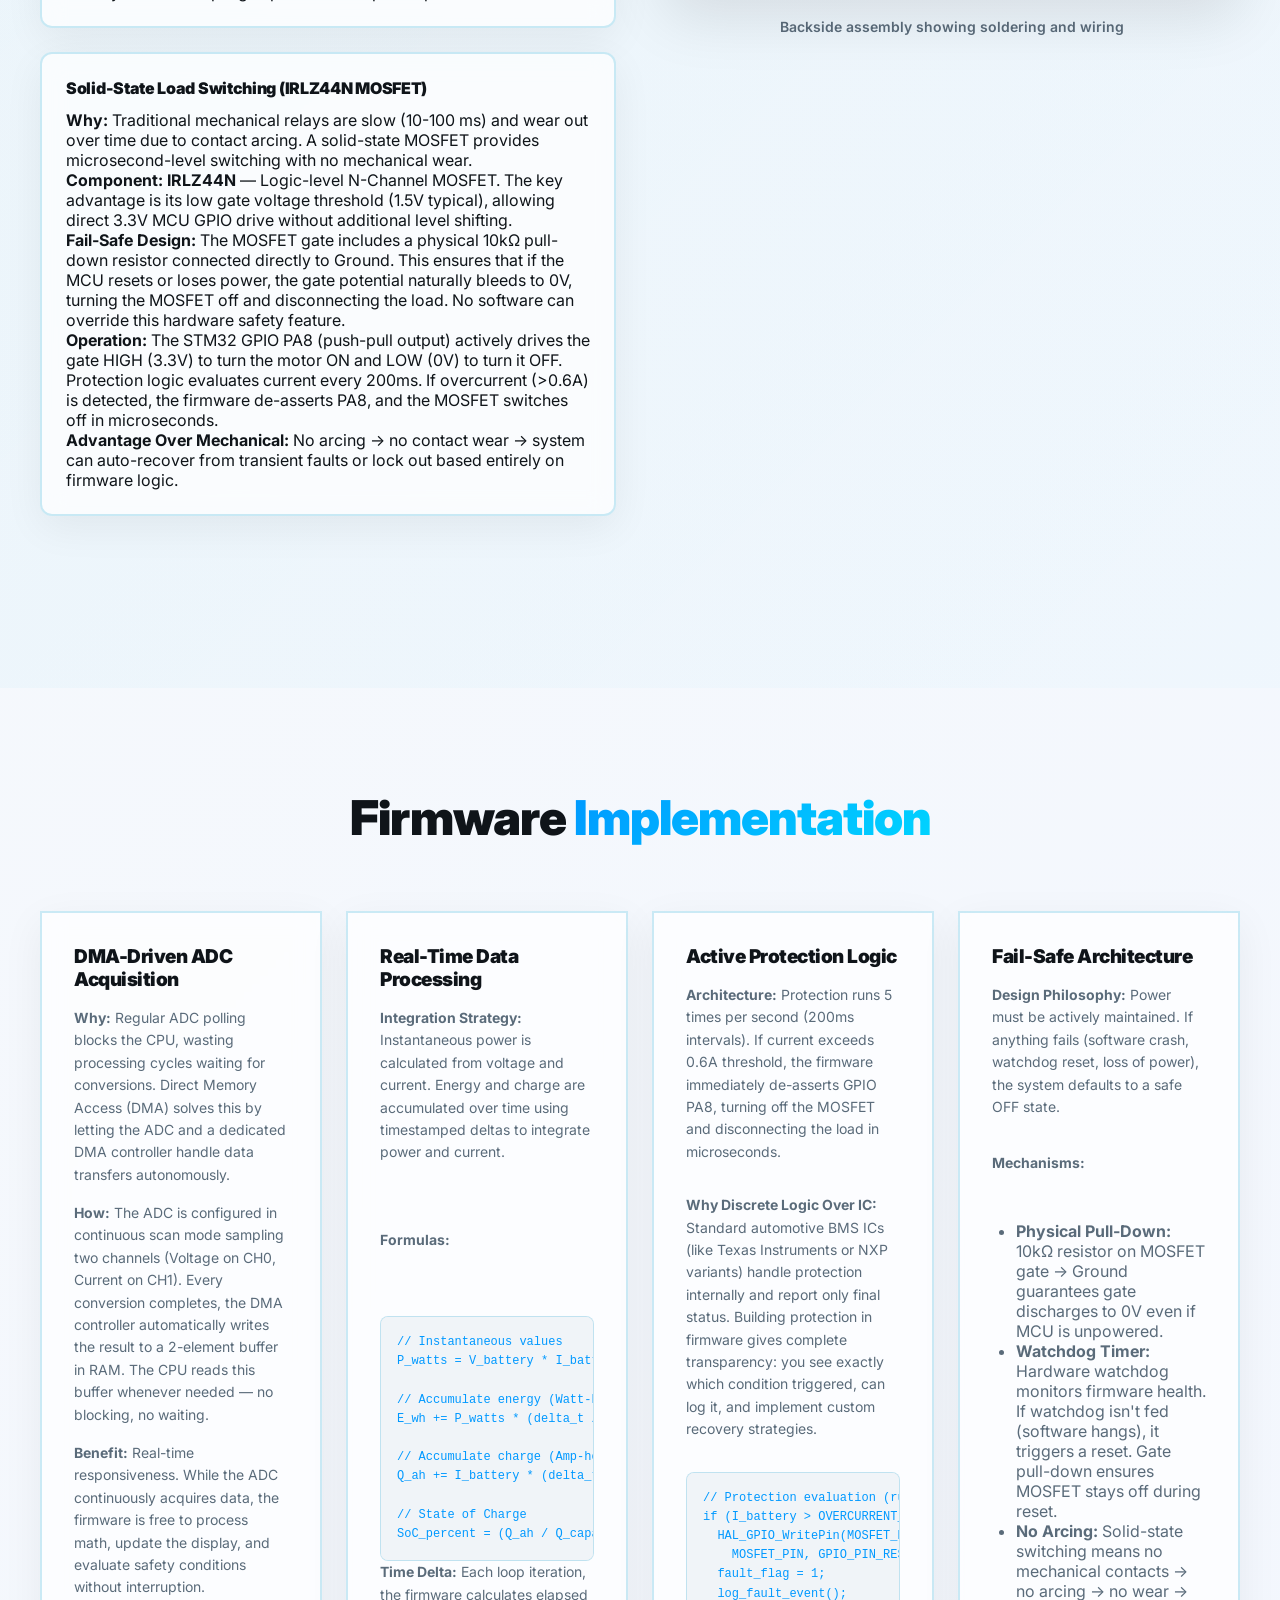
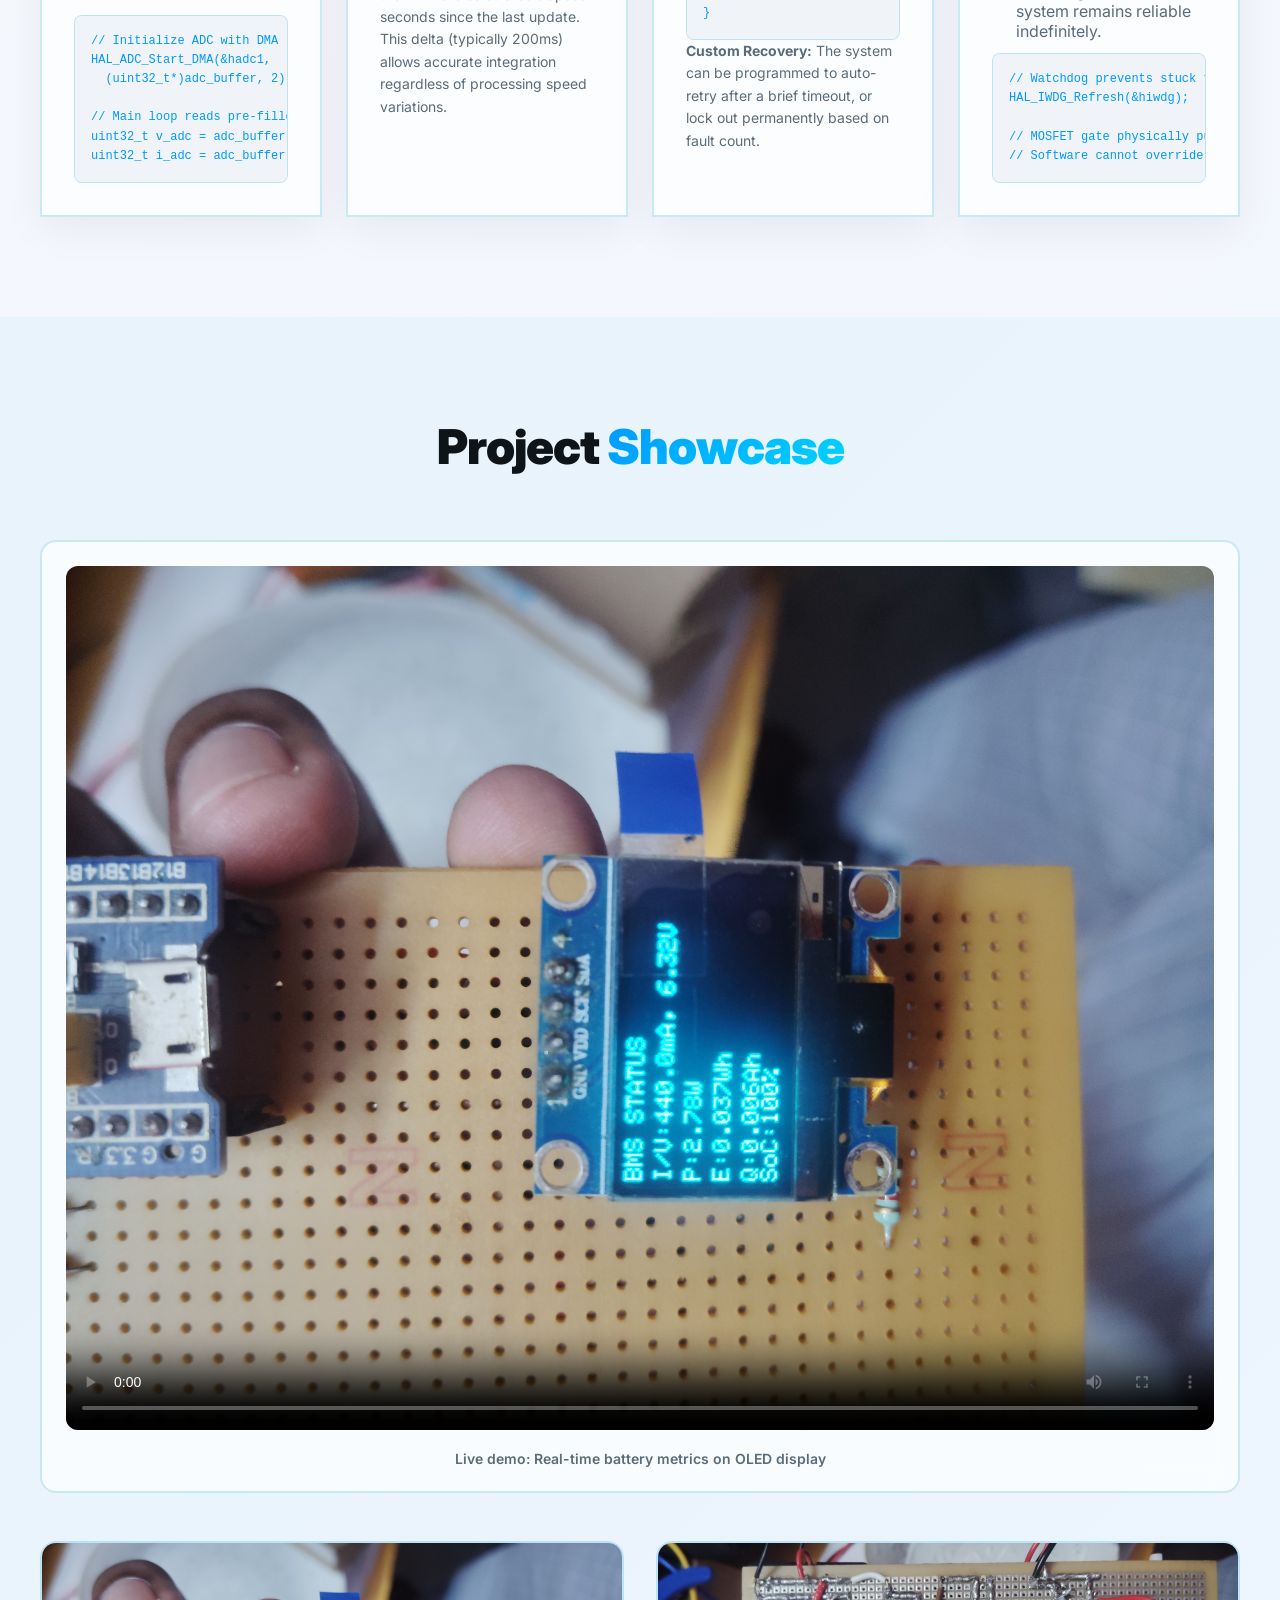
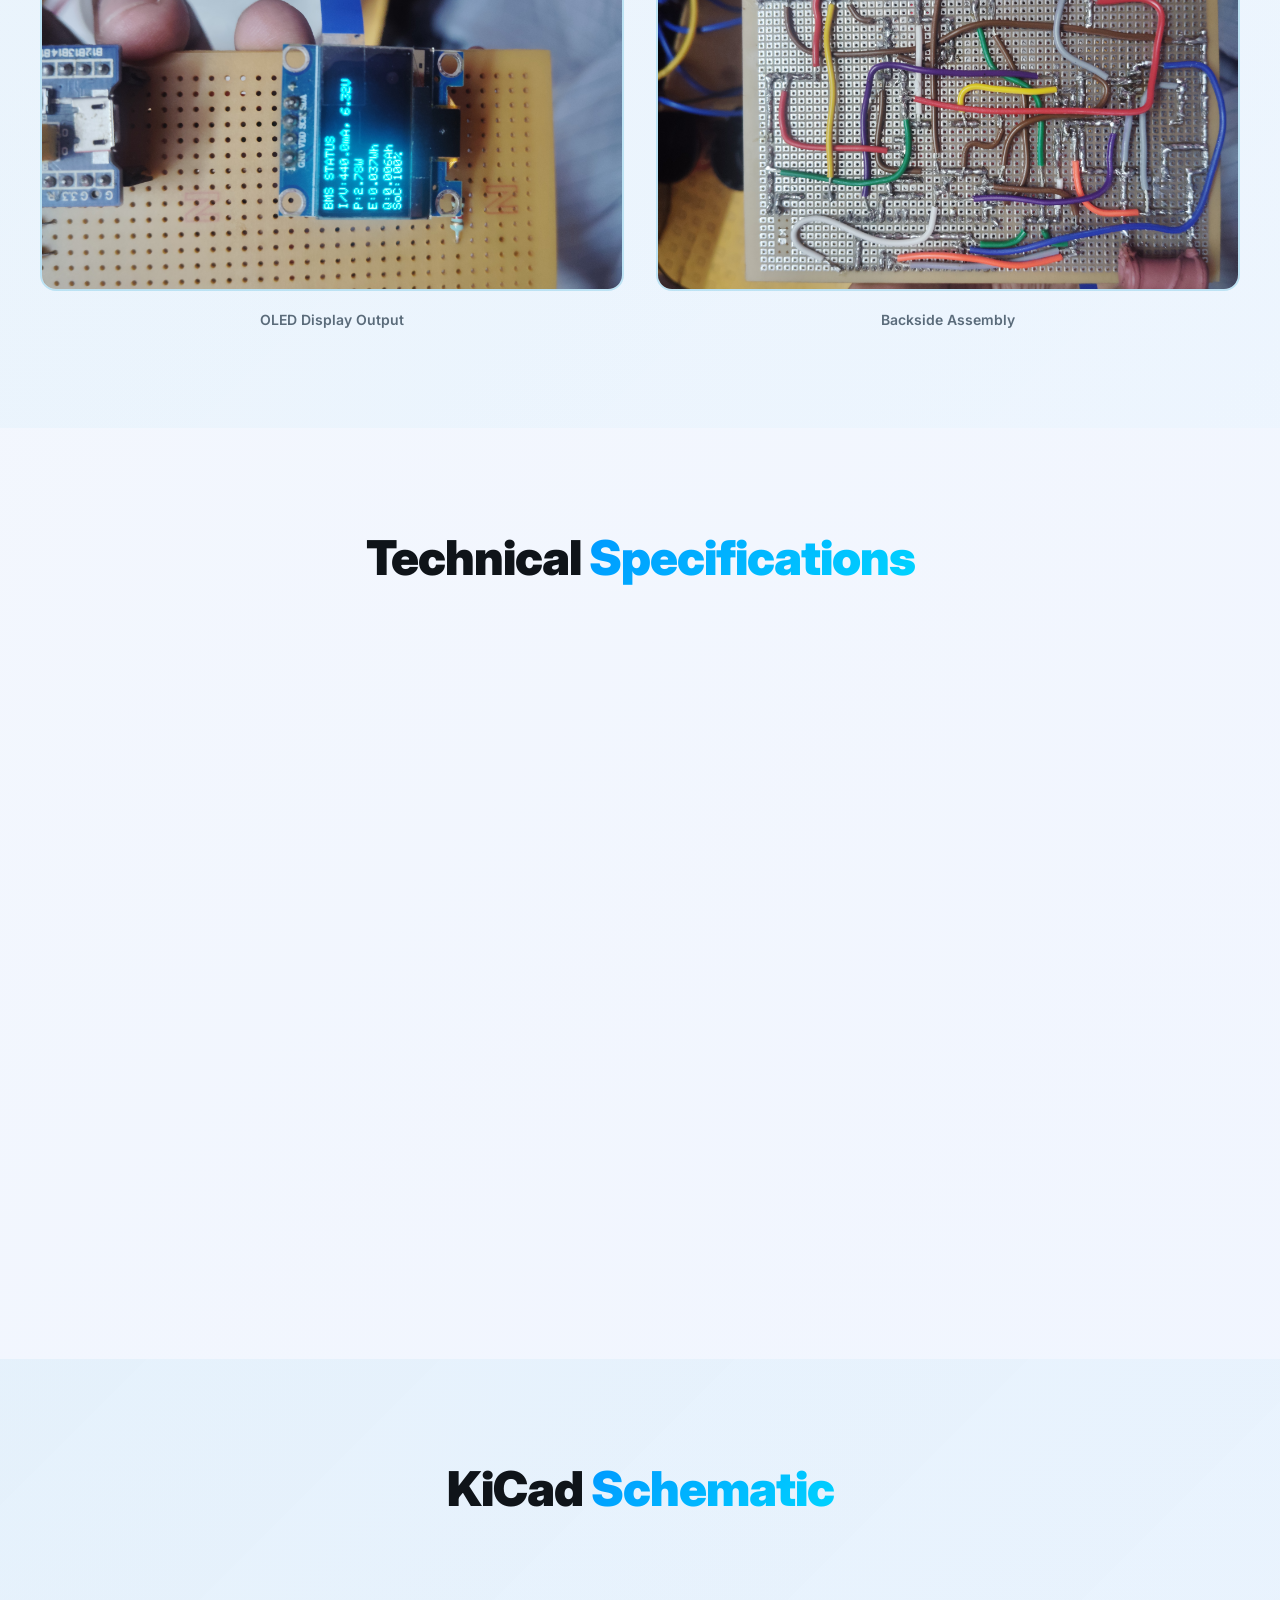
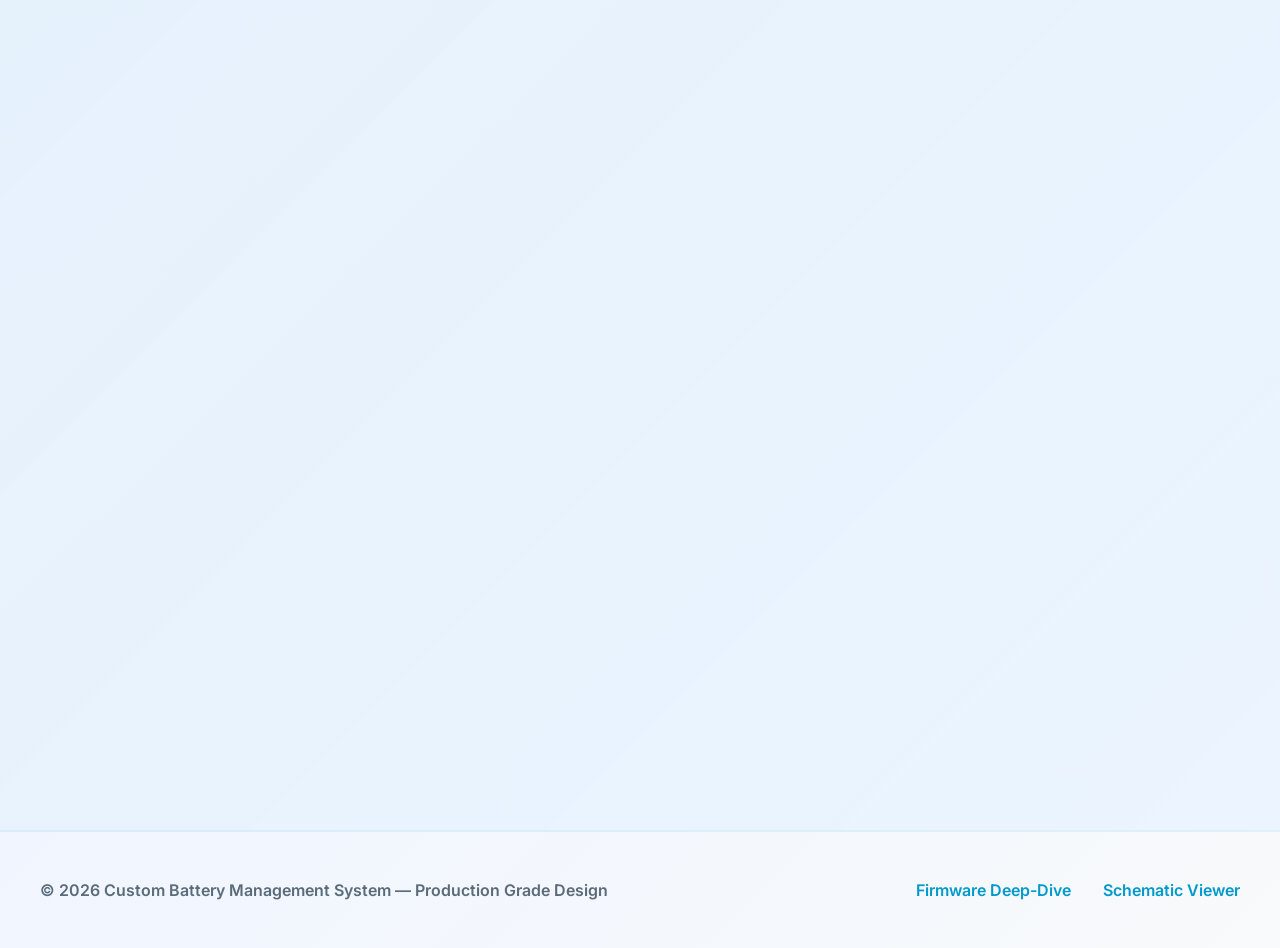
==== commit 233fe815: "Updated website" ====
--- a/docs/index.html
+++ b/docs/index.html
@@ -60,7 +60,6 @@
         <div class="bento-grid">
           <!-- Large card: Overview -->
           <div class="bento-card bento-large glass-card reveal-up">
-            <div class="card-icon" style="font-size: 32px; color: #0099cc;">●</div>
             <h3>Closed-Loop Architecture</h3>
             <p><strong>Power Source:</strong> Main battery pack supplies the load. <strong>Sensing:</strong> Voltage divider & shunt resistor condition analog signals. <strong>Acquisition:</strong> ADC with DMA continuously streams 2 channels to RAM. <strong>Processing:</strong> STM32F103 computes instantaneous metrics (V, I, P) and integrates energy/charge over time. <strong>Display:</strong> SSD1306 OLED via I2C shows real-time dashboard. <strong>Protection:</strong> IRLZ44N MOSFET acts as solid-state contactor, breaking circuit in microseconds if safety threshold is breached. Complete cycle optimized for real-time performance and fail-safe operation.</p>
             <div class="tech-badges">
@@ -75,7 +74,6 @@
 
           <!-- Sensing -->
           <div class="bento-card glass-card reveal-left">
-            <div class="card-icon" style="font-size: 32px; color: #0099cc;">▲</div>
             <h3>Sensing</h3>
             <p><strong>Voltage:</strong> Precision resistor divider (1% tolerance) scales battery voltage. <strong>Current:</strong> 0.15Ω shunt resistor + MCP6002 op-amp (50× gain). Tiny shunt voltage is amplified to measurable ADC range.</p>
             <code class="inline-code">0.15Ω Shunt | MCP6002 | 50× Gain</code>
@@ -83,7 +81,6 @@
 
           <!-- ADC -->
           <div class="bento-card glass-card reveal-right">
-            <div class="card-icon" style="font-size: 32px; color: #0099cc;">◆</div>
             <h3>ADC & DMA</h3>
             <p><strong>ADC:</strong> 12-bit with 4096 steps, dual-channel continuous scan mode. <strong>DMA:</strong> Autonomous data transfer to RAM buffer. No CPU blocking — real-time acquisition running silently in background.</p>
             <code class="inline-code">12-bit | 4096 steps | 2 Channels | DMA</code>
@@ -91,7 +88,6 @@
 
           <!-- Processing -->
           <div class="bento-card glass-card reveal-left">
-            <div class="card-icon" style="font-size: 32px; color: #0099cc;">■</div>
             <h3>Processing</h3>
             <p><strong>Power (W):</strong> P = V × I. <strong>Energy (Wh):</strong> Integrate power over time. <strong>Charge (Ah):</strong> Integrate current over time. <strong>SoC (%):</strong> Derived from accumulated charge vs. capacity. All math executed in fixed 200ms intervals for predictable performance.</p>
             <code class="inline-code">P = V × I | E += P·Δt | Q += I·Δt</code>
@@ -99,7 +95,6 @@
 
           <!-- Display -->
           <div class="bento-card glass-card reveal-right">
-            <div class="card-icon" style="font-size: 32px; color: #0099cc;">◉</div>
             <h3>Display & UI</h3>
             <p><strong>SSD1306:</strong> 128×64 pixel OLED module via I2C protocol. Real-time dashboard displays voltage, current, power, energy, charge, and state-of-charge in organized layout. Custom text formatting ensures clean display with no memory overflows.</p>
             <code class="inline-code">SSD1306 | I2C | 128×64 | Real-Time</code>
@@ -107,7 +102,6 @@
 
           <!-- Protection -->
           <div class="bento-card glass-card reveal-up">
-            <div class="card-icon" style="font-size: 32px; color: #0099cc;">◆</div>
             <h3>Protection & Switching</h3>
             <p><strong>IRLZ44N:</strong> Logic-level N-Channel MOSFET on load low-side. <strong>Fail-Safe:</strong> Physical 10kΩ pull-down on gate guarantees OFF state during reset. <strong>Response:</strong> Overcurrent protection evaluates every 200ms; disconnects in microseconds on fault. No arcing, no wear, self-recoverable or programmable lockout.</p>
             <code class="inline-code">IRLZ44N | Fail-Safe Gate | Microsecond Response</code>
@@ -268,32 +262,26 @@
         <h2 class="section-title">Technical <span class="neon-text">Specifications</span></h2>
         <div class="specs-grid">
           <div class="spec-card glass-card reveal-up">
-            <div class="spec-icon" style="font-size: 32px; color: #0099cc;">●</div>
             <h4>Microcontroller</h4>
             <p><strong>STM32F103</strong><br>ARM Cortex-M3 Core<br>72 MHz Clock<br>Rich Peripherals (ADC, DMA, I2C, GPIO)</p>
           </div>
           <div class="spec-card glass-card reveal-up" style="animation-delay: 0.1s">
-            <div class="spec-icon" style="font-size: 32px; color: #0099cc;">▲</div>
             <h4>ADC & Acquisition</h4>
             <p><strong>12-bit Resolution</strong><br>4096 Discrete Levels<br>Dual-Channel Scan<br>DMA-Driven (No CPU Blocking)</p>
           </div>
           <div class="spec-card glass-card reveal-up" style="animation-delay: 0.2s">
-            <div class="spec-icon" style="font-size: 32px; color: #0099cc;">◆</div>
             <h4>Sensing Hardware</h4>
             <p><strong>Shunt:</strong> 0.15Ω (±1% precision)<br><strong>Op-Amp:</strong> MCP6002 (50× gain)<br><strong>Voltage Divider:</strong> 1% metal-film resistors<br><strong>Accuracy:</strong> ±2%</p>
           </div>
           <div class="spec-card glass-card reveal-up" style="animation-delay: 0.3s">
-            <div class="spec-icon" style="font-size: 32px; color: #0099cc;">■</div>
             <h4>Display Interface</h4>
             <p><strong>SSD1306 OLED</strong><br>128×64 Pixels<br>I2C Communication<br>Real-Time Dashboard</p>
           </div>
           <div class="spec-card glass-card reveal-up" style="animation-delay: 0.4s">
-            <div class="spec-icon" style="font-size: 32px; color: #0099cc;">◉</div>
             <h4>Power Control</h4>
             <p><strong>IRLZ44N MOSFET</strong><br>Logic-Level Gate (3.3V MCU Compatible)<br>Fail-Safe Pull-Down Resistor<br>Microsecond Switch Time</p>
           </div>
           <div class="spec-card glass-card reveal-up" style="animation-delay: 0.5s">
-            <div class="spec-icon" style="font-size: 32px; color: #0099cc;">◆</div>
             <h4>System Performance</h4>
             <p><strong>Update Rate:</strong> 5 Hz (200ms)<br><strong>Protection Response:</strong> Microseconds<br><strong>Overcurrent Threshold:</strong> >0.6A<br><strong>Measurement Precision:</strong> High-Grade</p>
           </div>
--- a/docs/production.css
+++ b/docs/production.css
@@ -356,14 +356,15 @@
 }
 
 .card-icon {
-  font-size: 32px;
+  display: none;
+}
+
+.bento-card h3 {
+  font-size: 22px;
+  font-weight: 900;
   margin-bottom: 1rem;
-}
-
-.bento-card h3 {
-  font-size: 20px;
-  font-weight: 800;
-  margin-bottom: 0.5rem;
+  letter-spacing: -0.5px;
+  color: var(--text-primary);
 }
 
 .bento-card p {
@@ -447,7 +448,12 @@
 }
 
 .feature-box h4 {
-  margin-bottom: 0.5rem;
+  margin-bottom: 0.75rem;
+  font-weight: 900;
+  font-size: 16px;
+  letter-spacing: -0.3px;
+  color: var(--text-primary);
+}
 }
 
 .neon-accent {
@@ -500,9 +506,11 @@
 }
 
 .fw-card h3 {
-  font-size: 18px;
-  font-weight: 800;
-  margin-bottom: 0.75rem;
+  font-size: 19px;
+  font-weight: 900;
+  margin-bottom: 1rem;
+  letter-spacing: -0.5px;
+  color: var(--text-primary);
 }
 
 .fw-card p {
@@ -594,14 +602,15 @@
 }
 
 .spec-icon {
-  font-size: 40px;
+  display: none;
+}
+
+.spec-card h4 {
+  font-size: 18px;
+  font-weight: 900;
   margin-bottom: 1rem;
-}
-
-.spec-card h4 {
-  font-size: 16px;
-  font-weight: 800;
-  margin-bottom: 0.75rem;
+  letter-spacing: -0.5px;
+  color: var(--text-primary);
 }
 
 .spec-card p {
